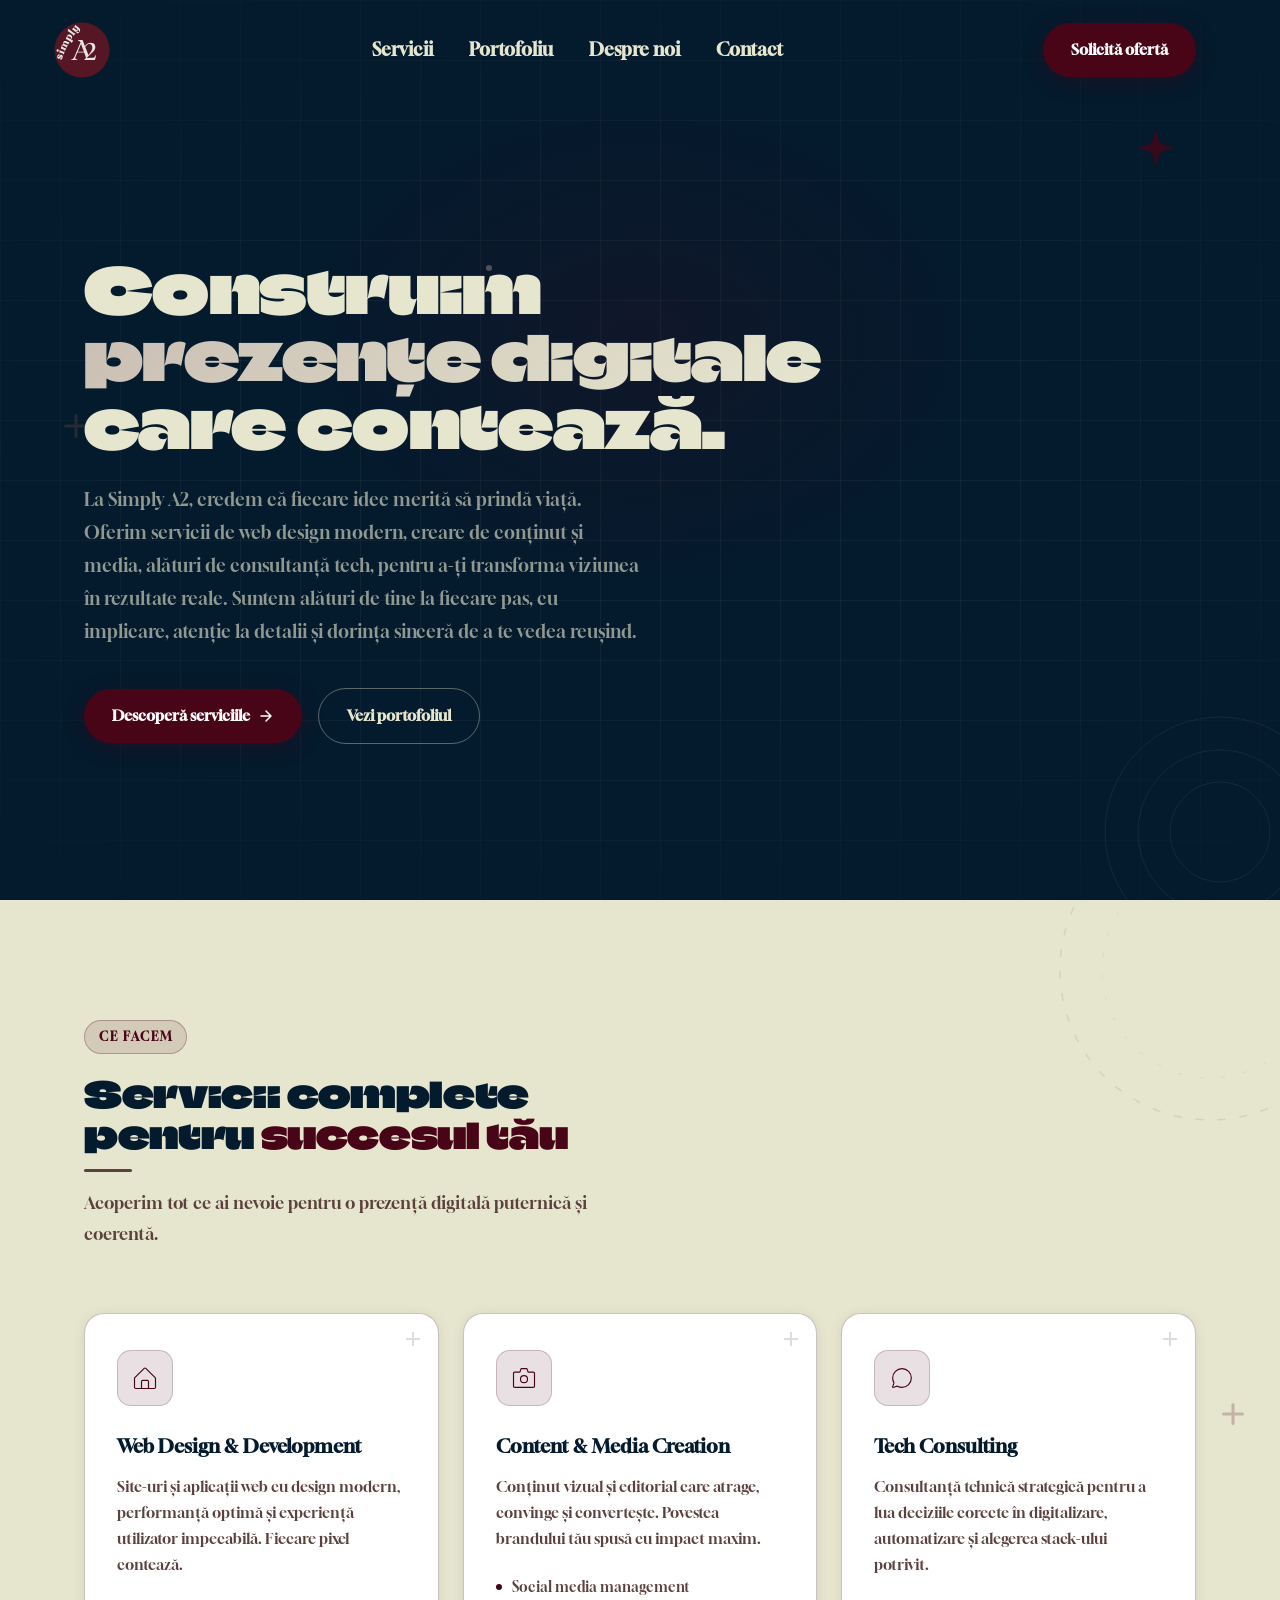
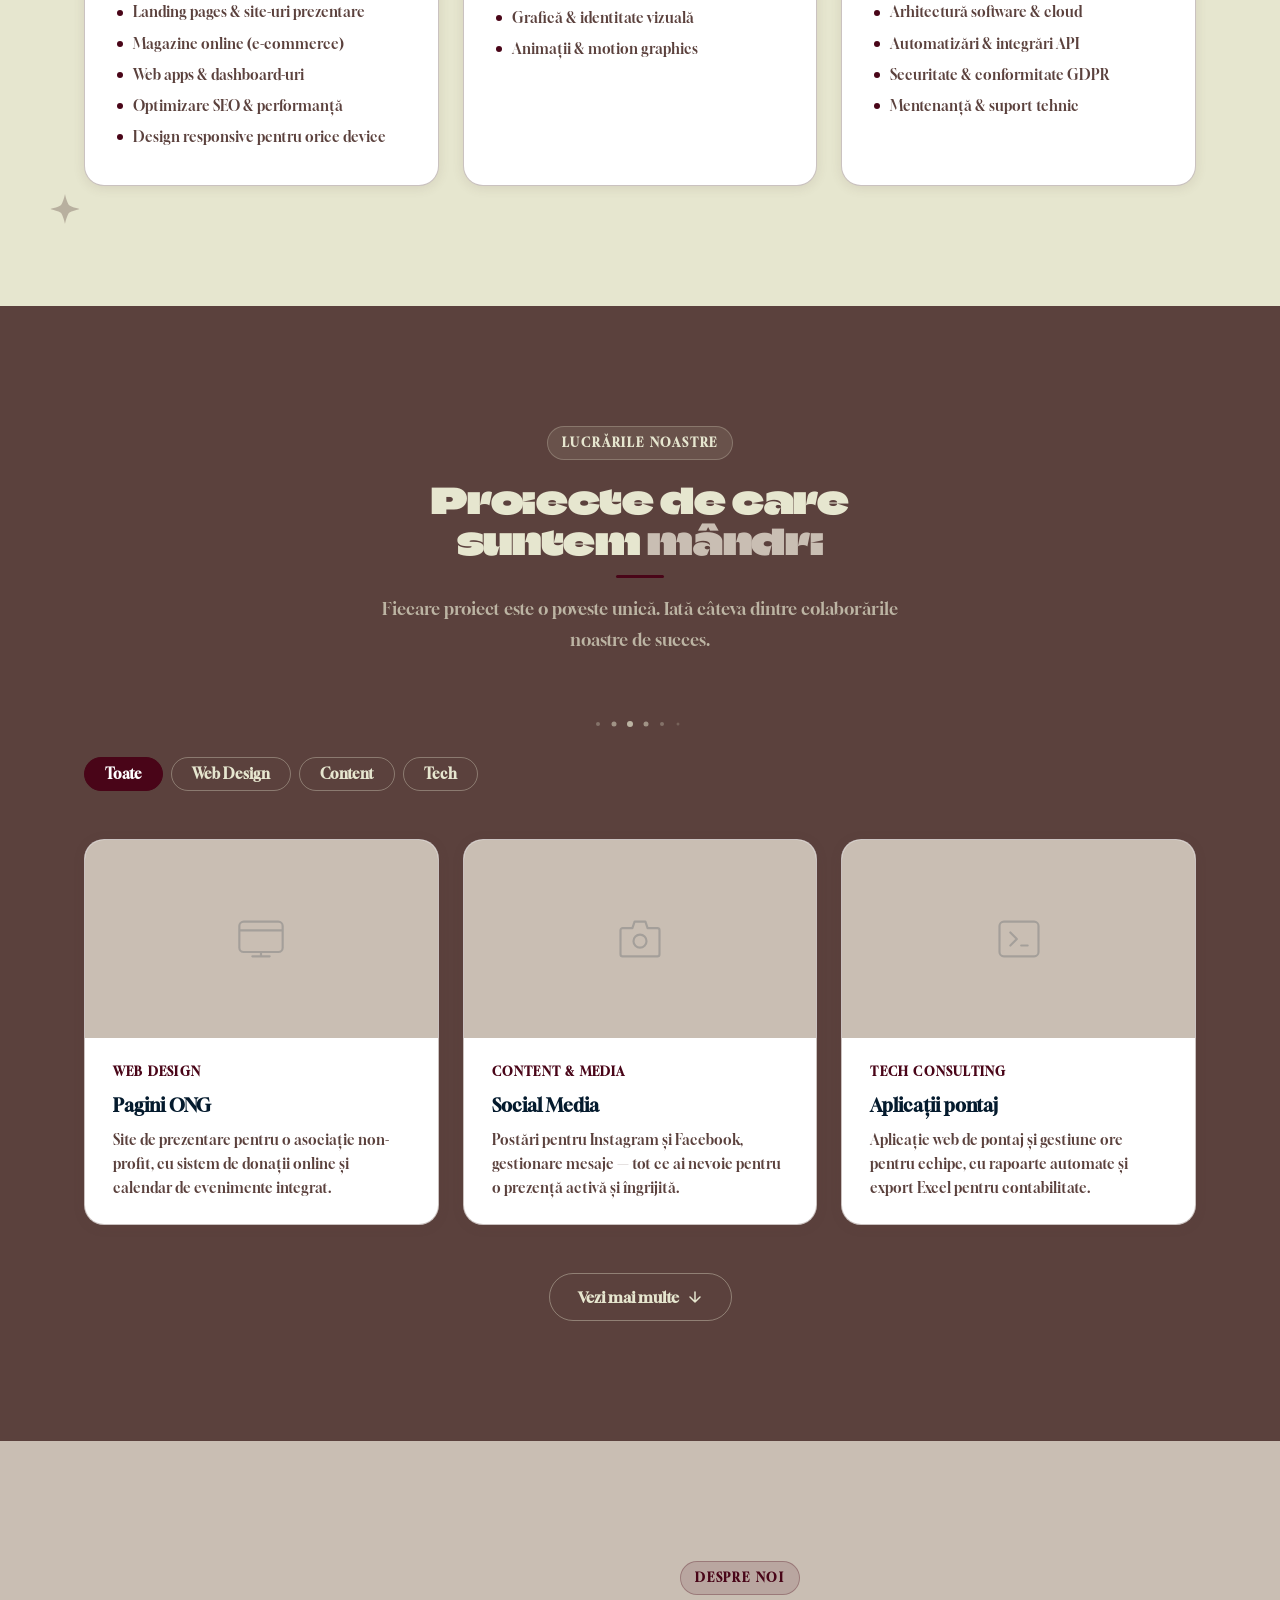
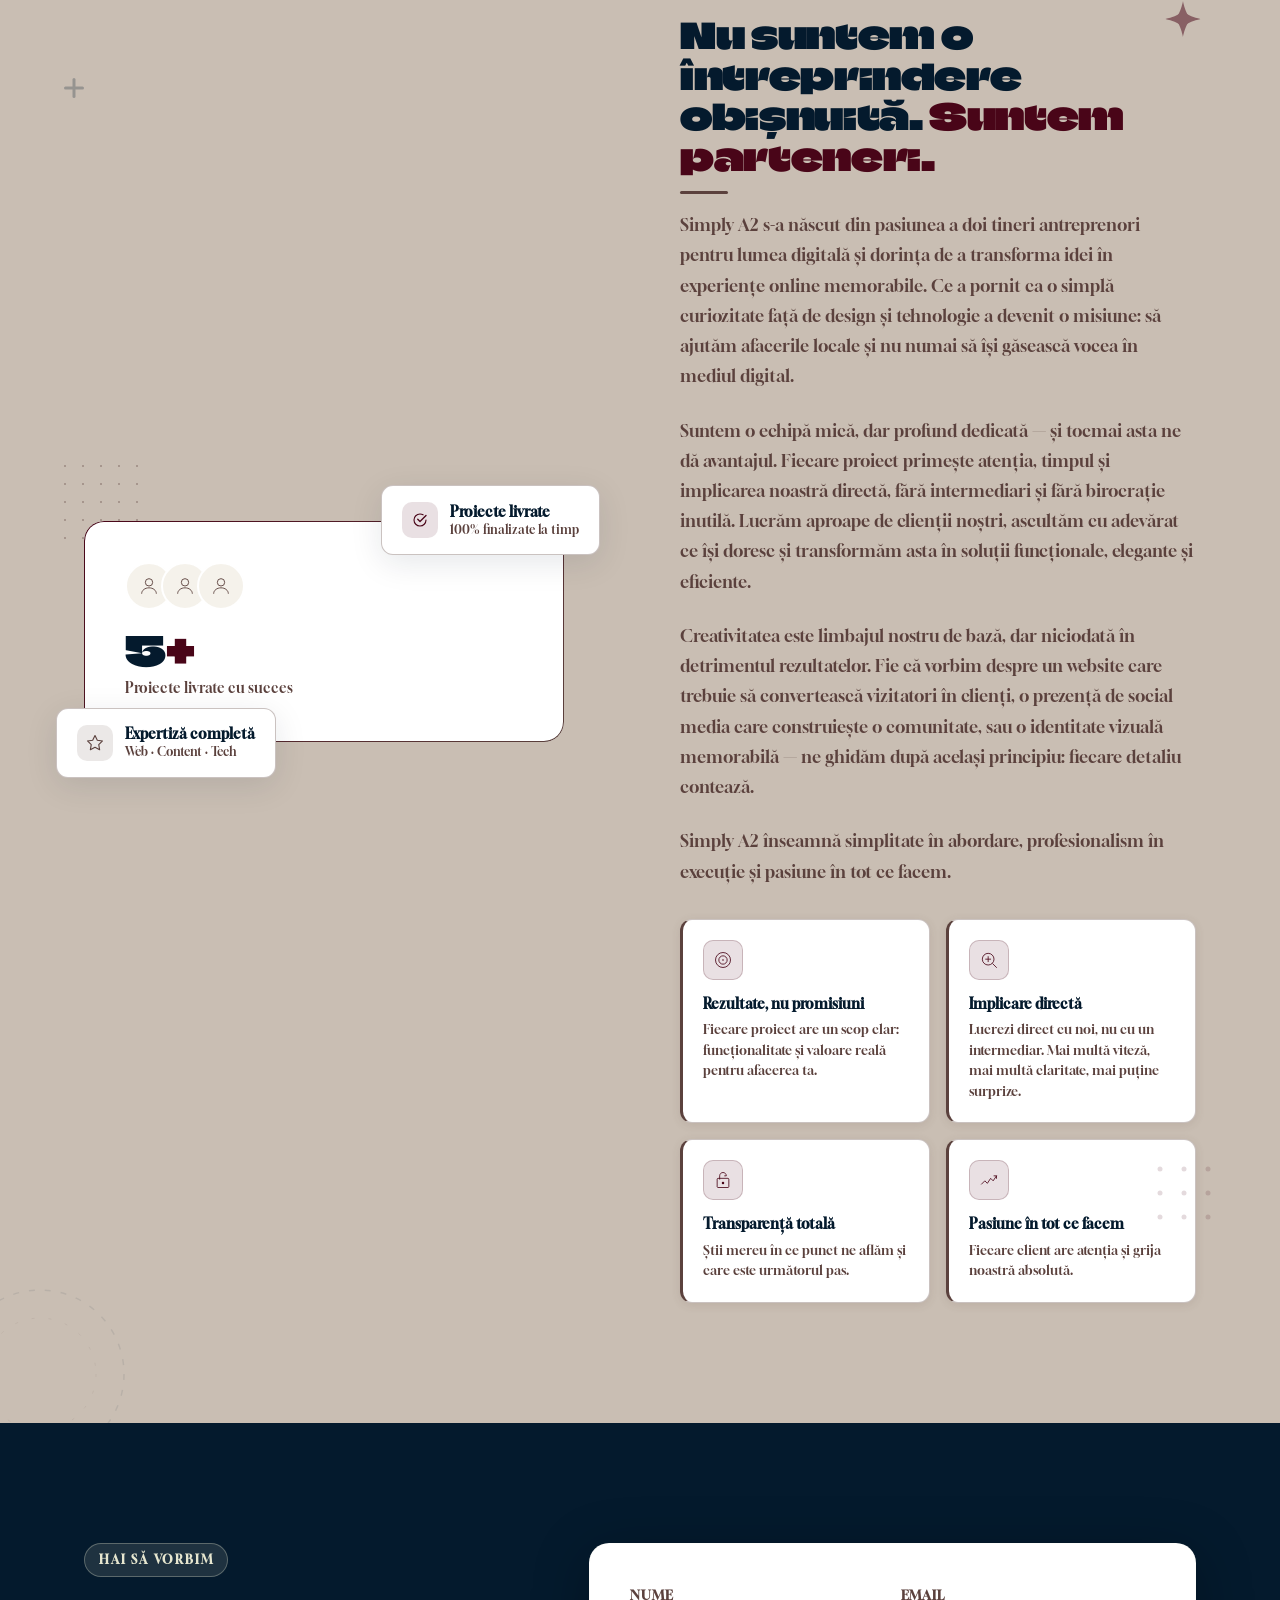
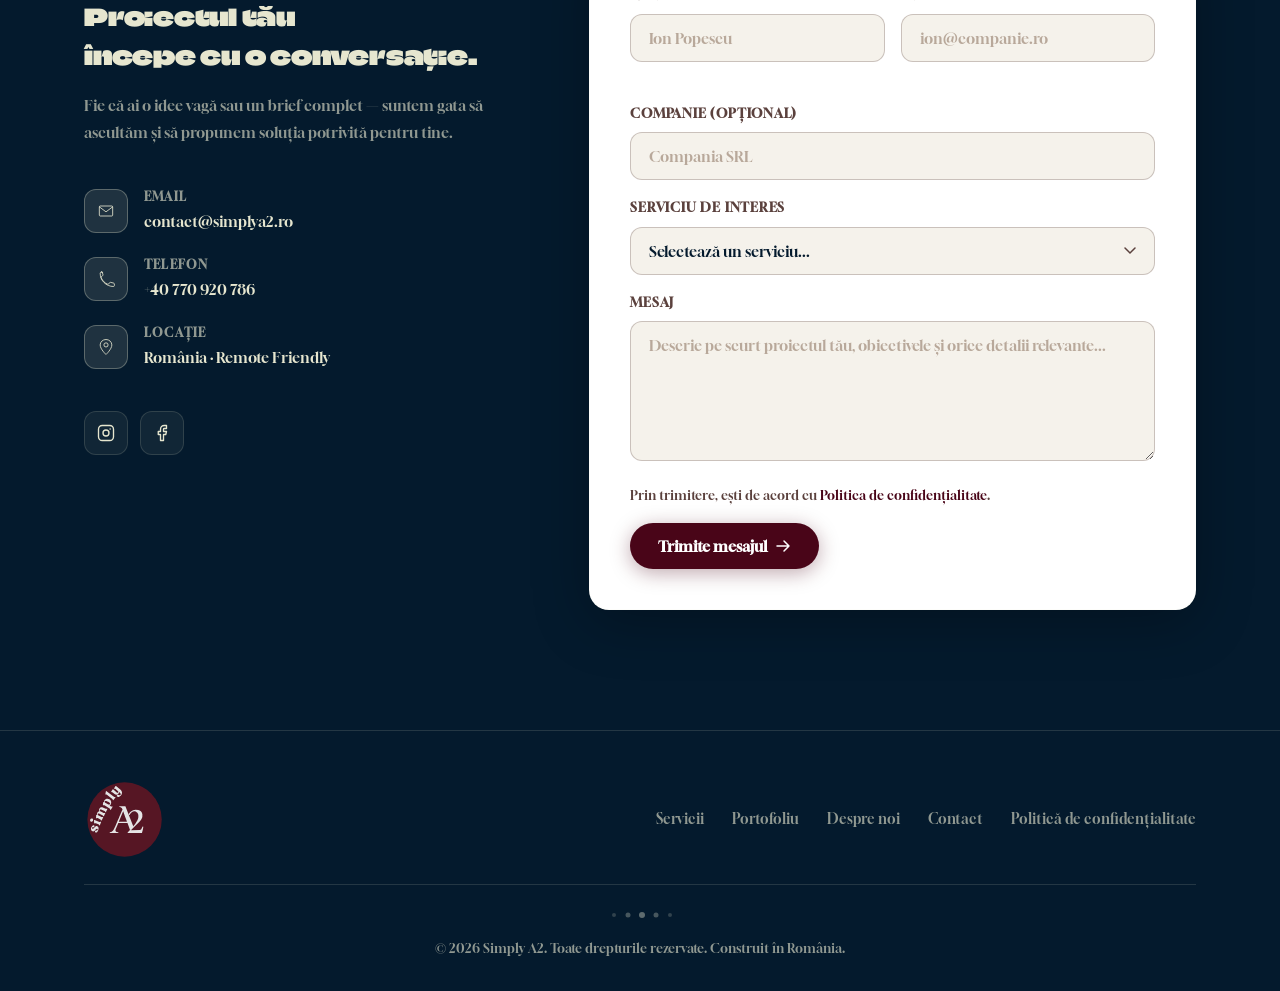
==== index.html @ 850962b4 "Add privacy policy page and update footer link - Create politica-de-confidentialitate.html with GDPR" ====
<!DOCTYPE html>
<html lang="ro">
<head>
  <meta charset="UTF-8" />
  <meta name="viewport" content="width=device-width, initial-scale=1.0" />

  <title>Simply A2 — Întreprindere Digitală | Web Design, Content & Tech Consulting România</title>
  <meta name="description" content="Simply A2 este întreprinderea ta partener pentru web design modern, content & media creation și tech consulting din România. Construim site-uri, landing pages, identitate vizuală și soluții digitale complete." />
  <meta name="keywords" content="web design Romania, intreprindere digitala, content creation, tech consulting, landing page, identitate vizuala, social media, simplya2" />
  <meta name="robots" content="index, follow" />
  <meta name="author" content="Simply A2" />
  <meta name="geo.region" content="RO" />
  <meta name="geo.placename" content="România" />

  <link rel="canonical" href="https://simplya2.ro/" />

  <!-- Open Graph -->
  <meta property="og:type" content="website" />
  <meta property="og:url" content="https://simplya2.ro/" />
  <meta property="og:site_name" content="Simply A2" />
  <meta property="og:locale" content="ro_RO" />
  <meta property="og:title" content="Simply A2 — Întreprindere Digitală | Web Design & Tech Consulting" />
  <meta property="og:description" content="Construim prezențe digitale care contează — web design modern, content & media creation și tech consulting pentru afaceri din România." />
  <meta property="og:image" content="https://simplya2.ro/assets/hero-background.png" />
  <meta property="og:image:width" content="1920" />
  <meta property="og:image:height" content="1080" />
  <meta property="og:image:alt" content="Simply A2 — Întreprindere Digitală" />

  <!-- Twitter / X Card -->
  <meta name="twitter:card" content="summary_large_image" />
  <meta name="twitter:title" content="Simply A2 — Întreprindere Digitală" />
  <meta name="twitter:description" content="Web design, content & media creation și tech consulting pentru afaceri ambițioase din România." />
  <meta name="twitter:image" content="https://simplya2.ro/assets/hero-background.png" />

  <!-- JSON-LD structured data -->
  <script type="application/ld+json">
  {
    "@context": "https://schema.org",
    "@type": "ProfessionalService",
    "name": "Simply A2",
    "url": "https://simplya2.ro",
    "logo": "https://simplya2.ro/assets/3.svg",
    "image": "https://simplya2.ro/assets/hero-background.png",
    "description": "Întreprindere de web design, content & media creation și tech consulting din România.",
    "telephone": "+40770920786",
    "email": "contact@simplya2.ro",
    "address": {
      "@type": "PostalAddress",
      "addressCountry": "RO"
    },
    "sameAs": [
      "https://www.facebook.com/profile.php?id=61591185640010",
      "https://www.instagram.com/simply.a2/"
    ],
    "hasOfferCatalog": {
      "@type": "OfferCatalog",
      "name": "Servicii digitale",
      "itemListElement": [
        { "@type": "Offer", "itemOffered": { "@type": "Service", "name": "Web Design" } },
        { "@type": "Offer", "itemOffered": { "@type": "Service", "name": "Content & Media Creation" } },
        { "@type": "Offer", "itemOffered": { "@type": "Service", "name": "Tech Consulting" } }
      ]
    }
  }
  </script>
  <link rel="preconnect" href="https://fonts.googleapis.com" />
  <link rel="preconnect" href="https://fonts.gstatic.com" crossorigin />
  <link href="https://fonts.googleapis.com/css2?family=Climate+Crisis&family=Gloock&family=Inter:wght@300;400;500;600&display=swap" rel="stylesheet" />
  <link rel="stylesheet" href="css/style.css" />
  <link rel="icon" type="image/svg+xml" href="assets/3.svg" />
</head>
<body>

  <!-- ══════════════════════════════════════════════
       NAVIGATION
  ═══════════════════════════════════════════════ -->
  <nav class="nav" role="navigation" aria-label="Navigare principală">
    <div class="container">
      <div class="nav__inner">
        <a href="#" class="nav__logo">
          <img src="assets/logo-badge-dark.svg" alt="Simply A2" class="nav__logo-img" />
        </a>

        <ul class="nav__links" role="list">
          <li><a href="#servicii">Servicii</a></li>
          <li><a href="#portofoliu">Portofoliu</a></li>
          <li><a href="#despre">Despre noi</a></li>
          <li><a href="#contact">Contact</a></li>
        </ul>

        <div class="nav__cta">
          <a href="#contact" class="btn btn-primary">Solicită ofertă</a>
        </div>

        <button class="nav__hamburger" aria-label="Deschide meniu" aria-expanded="false">
          <span></span>
          <span></span>
          <span></span>
        </button>
      </div>
    </div>

    <!-- Mobile menu overlay -->
    <div class="nav__mobile-menu" role="dialog" aria-label="Meniu mobil">
      <a href="#servicii">Servicii</a>
      <a href="#portofoliu">Portofoliu</a>
      <a href="#despre">Despre noi</a>
      <a href="#contact">Contact</a>
      <a href="#contact" class="btn btn-primary">Solicită ofertă</a>
    </div>
  </nav>

  <!-- ══════════════════════════════════════════════
       HERO
  ═══════════════════════════════════════════════ -->
  <section class="hero" id="acasa" aria-label="Secțiunea principală">
    <div class="hero__grid-bg" aria-hidden="true"></div>
    <div class="hero__glow" aria-hidden="true"></div>

    <!-- Elemente geometrice decorative -->
    <div class="hero__deco hero__deco--sparkle" aria-hidden="true">
      <svg width="44" height="44" viewBox="0 0 44 44" fill="none" xmlns="http://www.w3.org/2000/svg">
        <path d="M22 2 C22 2 24 16 30 22 C24 28 22 42 22 42 C22 42 20 28 14 22 C20 16 22 2 22 2Z" fill="#490518"/>
        <path d="M2 22 C2 22 16 20 22 14 C28 20 42 22 42 22 C42 22 28 24 22 30 C16 24 2 22 2 22Z" fill="#490518"/>
      </svg>
    </div>
    <div class="hero__deco hero__deco--rings" aria-hidden="true">
      <svg width="240" height="240" viewBox="0 0 240 240" fill="none" xmlns="http://www.w3.org/2000/svg">
        <circle cx="120" cy="120" r="115" stroke="#E6E6CF" stroke-width="1"/>
        <circle cx="120" cy="120" r="82"  stroke="#E6E6CF" stroke-width="1"/>
        <circle cx="120" cy="120" r="50"  stroke="#E6E6CF" stroke-width="1"/>
      </svg>
    </div>
    <div class="hero__deco hero__deco--cross" aria-hidden="true">
      <svg width="24" height="24" viewBox="0 0 24 24" fill="none" xmlns="http://www.w3.org/2000/svg">
        <rect x="10.5" y="0" width="3" height="24" rx="1.5" fill="#5B413D"/>
        <rect x="0" y="10.5" width="24" height="3" rx="1.5" fill="#5B413D"/>
      </svg>
    </div>
    <div class="hero__deco hero__deco--dot" aria-hidden="true">
      <svg width="6" height="6" viewBox="0 0 6 6" fill="none" xmlns="http://www.w3.org/2000/svg">
        <circle cx="3" cy="3" r="3" fill="#C9BEB3"/>
      </svg>
    </div>

    <div class="container">
      <div class="hero__content">
        <div class="hero__top">
          <h1 class="hero__title">
            Construim<br />
            <span class="gradient-text">prezențe digitale</span><br />
            care contează.
          </h1>

        </div>

        <p class="hero__desc">
          La Simply A2, credem că fiecare idee merită să prindă viață. Oferim servicii de web design modern, creare de conținut și media, alături de consultanță tech, pentru a-ți transforma viziunea în rezultate reale. Suntem alături de tine la fiecare pas, cu implicare, atenție la detalii și dorința sinceră de a te vedea reușind.
        </p>

        <div class="hero__actions">
          <a href="#servicii" class="btn btn-primary">
            Descoperă serviciile
            <svg width="16" height="16" viewBox="0 0 16 16" fill="none" aria-hidden="true">
              <path d="M3 8h10M8 3l5 5-5 5" stroke="currentColor" stroke-width="1.5" stroke-linecap="round" stroke-linejoin="round"/>
            </svg>
          </a>
          <a href="#portofoliu" class="btn btn-outline">Vezi portofoliul</a>
        </div>
      </div>
    </div>
  </section>

  <!-- ══════════════════════════════════════════════
       SERVICII
  ═══════════════════════════════════════════════ -->
  <section class="services" id="servicii" aria-labelledby="services-title">
    <div class="services__deco services__deco--arc" aria-hidden="true">
      <svg width="320" height="320" viewBox="0 0 320 320" fill="none" xmlns="http://www.w3.org/2000/svg">
        <circle cx="160" cy="160" r="150" stroke="#490518" stroke-width="1.5" stroke-dasharray="8 14"/>
        <circle cx="160" cy="160" r="108" stroke="#5B413D" stroke-width="1"   stroke-dasharray="4 18"/>
      </svg>
    </div>
    <div class="services__deco services__deco--sparkle" aria-hidden="true">
      <svg width="34" height="34" viewBox="0 0 34 34" fill="none" xmlns="http://www.w3.org/2000/svg">
        <path d="M17 2 C17 2 19 13 24 17 C19 21 17 32 17 32 C17 32 15 21 10 17 C15 13 17 2 17 2Z" fill="#5B413D"/>
        <path d="M2 17 C2 17 13 15 17 10 C21 15 32 17 32 17 C32 17 21 19 17 24 C13 19 2 17 2 17Z" fill="#5B413D"/>
      </svg>
    </div>
    <div class="services__deco services__deco--cross" aria-hidden="true">
      <svg width="22" height="22" viewBox="0 0 22 22" fill="none" xmlns="http://www.w3.org/2000/svg">
        <rect x="9.5" y="0" width="3" height="22" rx="1.5" fill="#490518"/>
        <rect x="0" y="9.5" width="22" height="3" rx="1.5" fill="#490518"/>
      </svg>
    </div>
    <div class="container">
      <div class="section-header">
        <span class="section-label">Ce facem</span>
        <h2 class="section-title" id="services-title">
          Servicii complete<br />
          pentru <span>succesul tău</span>
        </h2>
        <p class="section-desc">
          Acoperim tot ce ai nevoie pentru o prezență digitală puternică și coerentă.
        </p>
      </div>

      <div class="services__grid">
        <!-- Card 1: Web Design -->
        <article class="service-card">
          <div class="service-card__icon" aria-hidden="true">
            <svg width="28" height="28" viewBox="0 0 24 24" fill="none" xmlns="http://www.w3.org/2000/svg">
              <path d="M9 21H4C3.44772 21 3 20.5523 3 20V12.4142C3 12.149 3.10536 11.8946 3.29289 11.7071L11.2929 3.70711C11.6834 3.31658 12.3166 3.31658 12.7071 3.70711L20.7071 11.7071C20.8946 11.8946 21 12.149 21 12.4142V20C21 20.5523 20.5523 21 20 21H15M9 21H15M9 21V15C9 14.4477 9.44772 14 10 14H14C14.5523 14 15 14.4477 15 15V21" stroke="currentColor" stroke-linejoin="round"/>
            </svg>
          </div>
          <h3 class="service-card__title">Web Design & Development</h3>
          <p class="service-card__desc">
            Site-uri și aplicații web cu design modern, performanță optimă și experiență utilizator impecabilă. Fiecare pixel contează.
          </p>
          <ul class="service-card__list" aria-label="Inclus în serviciu">
            <li>Landing pages & site-uri prezentare</li>
            <li>Magazine online (e-commerce)</li>
            <li>Web apps & dashboard-uri</li>
            <li>Optimizare SEO & performanță</li>
            <li>Design responsive pentru orice device</li>
          </ul>
        </article>

        <!-- Card 2: Content & Media -->
        <article class="service-card">
          <div class="service-card__icon" aria-hidden="true">
            <svg width="28" height="28" viewBox="0 0 24 24" fill="none" xmlns="http://www.w3.org/2000/svg">
              <path d="M3 8C3 7.44772 3.44772 7 4 7H8.5L9.5 4H14.5L15.5 7H20C20.5523 7 21 7.44772 21 8V19C21 19.5523 20.5523 20 20 20H4C3.44772 20 3 19.5523 3 19V8Z" stroke="currentColor" stroke-linecap="round" stroke-linejoin="round"/>
              <circle cx="12" cy="13" r="3" stroke="currentColor" stroke-linejoin="round"/>
            </svg>
          </div>
          <h3 class="service-card__title">Content & Media Creation</h3>
          <p class="service-card__desc">
            Conținut vizual și editorial care atrage, convinge și convertește. Povestea brandului tău spusă cu impact maxim.
          </p>
          <ul class="service-card__list" aria-label="Inclus în serviciu">
            <li>Social media management</li>
            <li>Grafică & identitate vizuală</li>
            <li>Animații & motion graphics</li>
          </ul>
        </article>

        <!-- Card 3: Tech Consulting -->
        <article class="service-card">
          <div class="service-card__icon" aria-hidden="true">
            <svg width="28" height="28" viewBox="0 0 24 24" fill="none" xmlns="http://www.w3.org/2000/svg">
              <path d="M20 12C20 16.4183 16.4183 20 12 20C10.5937 20 9.27223 19.6372 8.12398 19C7.53267 18.6719 4.48731 20.4615 3.99998 20C3.44096 19.4706 5.4583 16.6708 5.07024 16C4.38956 14.8233 3.99999 13.4571 3.99999 12C3.99999 7.58172 7.58171 4 12 4C16.4183 4 20 7.58172 20 12Z" stroke="currentColor" stroke-linejoin="round"/>
            </svg>
          </div>
          <h3 class="service-card__title">Tech Consulting</h3>
          <p class="service-card__desc">
            Consultanță tehnică strategică pentru a lua deciziile corecte în digitalizare, automatizare și alegerea stack-ului potrivit.
          </p>
          <ul class="service-card__list" aria-label="Inclus în serviciu">
            <li>Arhitectură software & cloud</li>
            <li>Automatizări & integrări API</li>
            <li>Securitate & conformitate GDPR</li>
            <li>Mentenanță & suport tehnic</li>
          </ul>
        </article>
      </div>
    </div>
  </section>

  <!-- ══════════════════════════════════════════════
       PORTOFOLIU
  ═══════════════════════════════════════════════ -->
  <section class="portfolio" id="portofoliu" aria-labelledby="portfolio-title">
    <div class="container">
      <div class="section-header centered">
        <span class="section-label">Lucrările noastre</span>
        <h2 class="section-title" id="portfolio-title">
          Proiecte de care<br />
          suntem <span>mândri</span>
        </h2>
        <p class="section-desc">
          Fiecare proiect este o poveste unică. Iată câteva dintre colaborările noastre de succes.
        </p>
      </div>

      <div class="portfolio__deco" aria-hidden="true">
        <svg width="96" height="10" viewBox="0 0 96 10" fill="#E6E6CF" xmlns="http://www.w3.org/2000/svg">
          <circle cx="6"  cy="5" r="2"   opacity="0.3"/>
          <circle cx="22" cy="5" r="2.5" opacity="0.5"/>
          <circle cx="38" cy="5" r="3"   opacity="0.7"/>
          <circle cx="54" cy="5" r="2.5" opacity="0.5"/>
          <circle cx="70" cy="5" r="2"   opacity="0.3"/>
          <circle cx="86" cy="5" r="1.5" opacity="0.2"/>
        </svg>
      </div>

      <div class="portfolio__filter" role="group" aria-label="Filtrează proiectele">
        <button class="filter-btn active" data-filter="all">Toate</button>
        <button class="filter-btn" data-filter="web">Web Design</button>
        <button class="filter-btn" data-filter="content">Content</button>
        <button class="filter-btn" data-filter="tech">Tech</button>
      </div>

      <div class="portfolio__grid">
        <!-- Proiect 1 -->
        <article class="portfolio-card" data-category="web"
          data-title="Pagini ONG"
          data-tag="Web Design"
          data-desc="Site de prezentare pentru o asociație non-profit, cu sistem de donații online, calendar de evenimente integrat și pagini dedicate proiectelor active. Designul a fost gândit pentru a inspira încredere donatorilor și a comunica misiunea organizației cu claritate."
          data-detail-1="Sistem donații online" data-detail-2="Calendar evenimente" data-detail-3="Design accesibil" data-detail-4="Optimizare SEO">
          <div class="portfolio-card__thumb">
            <div class="portfolio-card__thumb-placeholder" aria-hidden="true">
              <svg width="52" height="52" viewBox="0 0 24 24" fill="none" xmlns="http://www.w3.org/2000/svg">
                <rect x="2" y="4" width="20" height="14" rx="2" stroke="currentColor" stroke-linejoin="round"/>
                <path d="M8 20H16M12 18V20" stroke="currentColor" stroke-linecap="round"/>
                <path d="M2 8H22" stroke="currentColor"/>
              </svg>
            </div>
            <div class="portfolio-card__thumb-overlay">
              <button class="portfolio-open-btn" aria-label="Pagini ONG">Vezi proiectul →</button>
            </div>
          </div>
          <div class="portfolio-card__body">
            <p class="portfolio-card__tag">Web Design</p>
            <h3 class="portfolio-card__title">Pagini ONG</h3>
            <p class="portfolio-card__desc">Site de prezentare pentru o asociație non-profit, cu sistem de donații online și calendar de evenimente integrat.</p>
          </div>
        </article>

        <!-- Proiect 2 -->
        <article class="portfolio-card" data-category="content"
          data-title="Social Media"
          data-tag="Content & Media"
          data-desc="Postări pentru Instagram și Facebook, gestionare mesaje — tot ce ai nevoie pentru o prezență activă și îngrijită."
          data-detail-1="Postări Instagram" data-detail-2="Postări Facebook" data-detail-3="Gestionare mesaje" data-detail-4="Prezență activă">
          <div class="portfolio-card__thumb">
            <div class="portfolio-card__thumb-placeholder" aria-hidden="true">
              <svg width="52" height="52" viewBox="0 0 24 24" fill="none" xmlns="http://www.w3.org/2000/svg">
                <path d="M3 8C3 7.44772 3.44772 7 4 7H8.5L9.5 4H14.5L15.5 7H20C20.5523 7 21 7.44772 21 8V19C21 19.5523 20.5523 20 20 20H4C3.44772 20 3 19.5523 3 19V8Z" stroke="currentColor" stroke-linecap="round" stroke-linejoin="round"/>
                <circle cx="12" cy="13" r="3" stroke="currentColor" stroke-linejoin="round"/>
              </svg>
            </div>
            <div class="portfolio-card__thumb-overlay">
              <button class="portfolio-open-btn" aria-label="Social Media">Vezi proiectul →</button>
            </div>
          </div>
          <div class="portfolio-card__body">
            <p class="portfolio-card__tag">Content & Media</p>
            <h3 class="portfolio-card__title">Social Media</h3>
            <p class="portfolio-card__desc">Postări pentru Instagram și Facebook, gestionare mesaje — tot ce ai nevoie pentru o prezență activă și îngrijită.</p>
          </div>
        </article>

        <!-- Proiect 3 -->
        <article class="portfolio-card" data-category="tech"
          data-title="Aplicații pontaj"
          data-tag="Tech Consulting"
          data-desc="Aplicație web de pontaj și gestiune ore pentru echipe de până la 50 de angajați, cu rapoarte automate, export Excel pentru contabilitate și dashboard în timp real pentru manageri. Integrată cu sistemul HR existent al clientului."
          data-detail-1="Dashboard real-time" data-detail-2="Export Excel/PDF" data-detail-3="Integrare HR" data-detail-4="Multi-utilizator">
          <div class="portfolio-card__thumb">
            <div class="portfolio-card__thumb-placeholder" aria-hidden="true">
              <svg width="52" height="52" viewBox="0 0 24 24" fill="none" xmlns="http://www.w3.org/2000/svg">
                <rect x="3" y="4" width="18" height="16" rx="2" stroke="currentColor" stroke-linejoin="round"/>
                <path d="M8 9L11 12L8 15" stroke="currentColor" stroke-linecap="round" stroke-linejoin="round"/>
                <path d="M13 15H16" stroke="currentColor" stroke-linecap="round"/>
              </svg>
            </div>
            <div class="portfolio-card__thumb-overlay">
              <button class="portfolio-open-btn" aria-label="Aplicații pontaj">Vezi proiectul →</button>
            </div>
          </div>
          <div class="portfolio-card__body">
            <p class="portfolio-card__tag">Tech Consulting</p>
            <h3 class="portfolio-card__title">Aplicații pontaj</h3>
            <p class="portfolio-card__desc">Aplicație web de pontaj și gestiune ore pentru echipe, cu rapoarte automate și export Excel pentru contabilitate.</p>
          </div>
        </article>

        <!-- Proiect 5 — adăugat -->
        <article class="portfolio-card portfolio-card--hidden" data-category="content"
          data-title="Identitate vizuală brand"
          data-tag="Content & Media"
          data-desc="Logo, paletă de culori, tipografie și ghid de brand complet. Identitatea a fost aplicată pe toate materialele fizice și digitale, de la print până la rețele sociale și site."
          data-detail-1="Logo & identitate" data-detail-2="Ghid de brand" data-detail-3="Materiale print" data-detail-4="Kit digital">
          <div class="portfolio-card__thumb">
            <div class="portfolio-card__thumb-placeholder" aria-hidden="true">
              <svg width="52" height="52" viewBox="0 0 24 24" fill="none" xmlns="http://www.w3.org/2000/svg">
                <path d="M3 8C3 7.44772 3.44772 7 4 7H8.5L9.5 4H14.5L15.5 7H20C20.5523 7 21 7.44772 21 8V19C21 19.5523 20.5523 20 20 20H4C3.44772 20 3 19.5523 3 19V8Z" stroke="currentColor" stroke-linecap="round" stroke-linejoin="round"/>
                <circle cx="12" cy="13" r="3" stroke="currentColor" stroke-linejoin="round"/>
              </svg>
            </div>
            <div class="portfolio-card__thumb-overlay">
              <button class="portfolio-open-btn" aria-label="Identitate vizuală brand">Vezi proiectul →</button>
            </div>
          </div>
          <div class="portfolio-card__body">
            <p class="portfolio-card__tag">Content & Media</p>
            <h3 class="portfolio-card__title">Identitate vizuală brand</h3>
            <p class="portfolio-card__desc">Logo, paletă de culori, tipografie și ghid de brand complet.</p>
          </div>
        </article>

        <!-- Proiect 6 — adăugat -->
        <article class="portfolio-card portfolio-card--hidden" data-category="tech"
          data-title="Sistem rezervări online"
          data-tag="Tech Consulting"
          data-desc="Platformă de rezervări personalizată pentru afacerea ta, cu notificări automate prin SMS și email, sincronizare calendar Google și panou de administrare pentru medici. Implementată în 6 săptămâni de la brief la lansare."
          data-detail-1="Rezervări online" data-detail-2="Notificări SMS/email" data-detail-3="Sync Google Calendar" data-detail-4="Panou admin">
          <div class="portfolio-card__thumb">
            <div class="portfolio-card__thumb-placeholder" aria-hidden="true">
              <svg width="52" height="52" viewBox="0 0 24 24" fill="none" xmlns="http://www.w3.org/2000/svg">
                <rect x="3" y="4" width="18" height="16" rx="2" stroke="currentColor" stroke-linejoin="round"/>
                <path d="M8 9L11 12L8 15" stroke="currentColor" stroke-linecap="round" stroke-linejoin="round"/>
                <path d="M13 15H16" stroke="currentColor" stroke-linecap="round"/>
              </svg>
            </div>
            <div class="portfolio-card__thumb-overlay">
              <button class="portfolio-open-btn" aria-label="Sistem rezervări online">Vezi proiectul →</button>
            </div>
          </div>
          <div class="portfolio-card__body">
            <p class="portfolio-card__tag">Tech Consulting</p>
            <h3 class="portfolio-card__title">Sistem rezervări online</h3>
            <p class="portfolio-card__desc">Platformă de rezervări personalizată pentru afacerea ta, cu notificări automate și sincronizare calendar.</p>
          </div>
        </article>

        <!-- Proiect 10 -->
        <article class="portfolio-card portfolio-card--hidden" data-category="content"
          data-title="Kit bannere Google Ads"
          data-tag="Content & Media"
          data-desc="Set de 12 bannere animate în toate formatele Google Display Network (leaderboard, rectangle, skyscraper, responsive) pentru o campanie de lansare e-commerce. CTR obținut: de 2.4× față de media campaniilor anterioare ale clientului."
          data-detail-1="12 formate banner" data-detail-2="Animații HTML5" data-detail-3="Google Display Network" data-detail-4="CTR +2.4×">
          <div class="portfolio-card__thumb">
            <div class="portfolio-card__thumb-placeholder" aria-hidden="true">
              <svg width="52" height="52" viewBox="0 0 24 24" fill="none" xmlns="http://www.w3.org/2000/svg">
                <rect x="2" y="6" width="20" height="12" rx="2" stroke="currentColor" stroke-linejoin="round"/>
                <path d="M7 10h10M7 14h6" stroke="currentColor" stroke-linecap="round"/>
              </svg>
            </div>
            <div class="portfolio-card__thumb-overlay">
              <button class="portfolio-open-btn" aria-label="Kit bannere Google Ads">Vezi proiectul →</button>
            </div>
          </div>
          <div class="portfolio-card__body">
            <p class="portfolio-card__tag">Content & Media</p>
            <h3 class="portfolio-card__title">Kit bannere Google Ads</h3>
            <p class="portfolio-card__desc">Set de bannere animate în toate formatele Google Display, cu rezultate de 2.4× față de media campaniilor anterioare.</p>
          </div>
        </article>

      </div>

      <div class="portfolio__more">
        <button class="btn btn-outline portfolio__load-more" id="loadMoreBtn">
          Vezi mai multe
          <svg width="16" height="16" viewBox="0 0 16 16" fill="none" aria-hidden="true">
            <path d="M8 3v10M3 8l5 5 5-5" stroke="currentColor" stroke-width="1.5" stroke-linecap="round" stroke-linejoin="round"/>
          </svg>
        </button>
      </div>
    </div>
  </section>

  <!-- ══════════════════════════════════════════════
       DESPRE NOI
  ═══════════════════════════════════════════════ -->
  <section class="about" id="despre" aria-labelledby="about-title">
    <div class="about__deco about__deco--sparkle" aria-hidden="true">
      <svg width="40" height="40" viewBox="0 0 40 40" fill="none" xmlns="http://www.w3.org/2000/svg">
        <path d="M20 2 C20 2 22 14 28 20 C22 26 20 38 20 38 C20 38 18 26 12 20 C18 14 20 2 20 2Z" fill="#490518"/>
        <path d="M2 20 C2 20 14 18 20 12 C26 18 38 20 38 20 C38 20 26 22 20 28 C14 22 2 20 2 20Z" fill="#490518"/>
      </svg>
    </div>
    <div class="about__deco about__deco--rings" aria-hidden="true">
      <svg width="180" height="180" viewBox="0 0 180 180" fill="none" xmlns="http://www.w3.org/2000/svg">
        <circle cx="90" cy="90" r="84" stroke="#041A2D" stroke-width="1.5" stroke-dasharray="6 10"/>
        <circle cx="90" cy="90" r="56" stroke="#5B413D" stroke-width="1"   stroke-dasharray="3 14"/>
      </svg>
    </div>
    <div class="about__deco about__deco--cross" aria-hidden="true">
      <svg width="20" height="20" viewBox="0 0 20 20" fill="none" xmlns="http://www.w3.org/2000/svg">
        <rect x="8.5" y="0" width="3" height="20" rx="1.5" fill="#041A2D"/>
        <rect x="0" y="8.5" width="20" height="3" rx="1.5" fill="#041A2D"/>
      </svg>
    </div>
    <div class="about__deco about__deco--dots" aria-hidden="true">
      <svg width="64" height="64" viewBox="0 0 64 64" fill="#490518" xmlns="http://www.w3.org/2000/svg">
        <circle cx="8"  cy="8"  r="2.5"/>
        <circle cx="32" cy="8"  r="2.5"/>
        <circle cx="56" cy="8"  r="2.5"/>
        <circle cx="8"  cy="32" r="2.5"/>
        <circle cx="32" cy="32" r="2.5"/>
        <circle cx="56" cy="32" r="2.5"/>
        <circle cx="8"  cy="56" r="2.5"/>
        <circle cx="32" cy="56" r="2.5"/>
        <circle cx="56" cy="56" r="2.5"/>
      </svg>
    </div>
    <div class="container">
      <div class="about__inner">
        <!-- Visual side -->
        <div class="about__visual" aria-hidden="true">
          <div class="about__card-floating about__card-floating--top">
            <div class="floating-icon" style="background:var(--clr-primary-glow);color:var(--clr-primary)">
              <svg width="18" height="18" viewBox="0 0 24 24" fill="none" xmlns="http://www.w3.org/2000/svg">
                <path d="M9 11L12 14L20 6" stroke="currentColor" stroke-width="1.8" stroke-linecap="round" stroke-linejoin="round"/>
                <path d="M20 12C20 16.4183 16.4183 20 12 20C7.58172 20 4 16.4183 4 12C4 7.58172 7.58172 4 12 4C13.5 4 14.9 4.4 16.1 5.1" stroke="currentColor" stroke-width="1.5" stroke-linecap="round"/>
              </svg>
            </div>
            <div class="floating-label">
              <strong>Proiecte livrate</strong>
              100% finalizate la timp
            </div>
          </div>

          <div class="about__card-main">
            <div class="about__avatar-group">
              <div class="about__avatar">
                <svg width="22" height="22" viewBox="0 0 24 24" fill="none" xmlns="http://www.w3.org/2000/svg">
                  <circle cx="12" cy="8" r="4" stroke="currentColor" stroke-linejoin="round"/>
                  <path d="M4 20C4 16.6863 7.58172 14 12 14C16.4183 14 20 16.6863 20 20" stroke="currentColor" stroke-linecap="round"/>
                </svg>
              </div>
              <div class="about__avatar">
                <svg width="22" height="22" viewBox="0 0 24 24" fill="none" xmlns="http://www.w3.org/2000/svg">
                  <circle cx="12" cy="8" r="4" stroke="currentColor" stroke-linejoin="round"/>
                  <path d="M4 20C4 16.6863 7.58172 14 12 14C16.4183 14 20 16.6863 20 20" stroke="currentColor" stroke-linecap="round"/>
                </svg>
              </div>
              <div class="about__avatar">
                <svg width="22" height="22" viewBox="0 0 24 24" fill="none" xmlns="http://www.w3.org/2000/svg">
                  <circle cx="12" cy="8" r="4" stroke="currentColor" stroke-linejoin="round"/>
                  <path d="M4 20C4 16.6863 7.58172 14 12 14C16.4183 14 20 16.6863 20 20" stroke="currentColor" stroke-linecap="round"/>
                </svg>
              </div>
            </div>
            <div class="about__card-stat">5<span>+</span></div>
            <div class="about__card-text">Proiecte livrate cu succes</div>
          </div>

          <div class="about__card-floating about__card-floating--bottom">
            <div class="floating-icon" style="background:rgba(91,65,61,0.12);color:var(--clr-secondary)">
              <svg width="18" height="18" viewBox="0 0 24 24" fill="none" xmlns="http://www.w3.org/2000/svg">
                <path d="M12 2L15.09 8.26L22 9.27L17 14.14L18.18 21.02L12 17.77L5.82 21.02L7 14.14L2 9.27L8.91 8.26L12 2Z" stroke="currentColor" stroke-width="1.5" stroke-linecap="round" stroke-linejoin="round"/>
              </svg>
            </div>
            <div class="floating-label">
              <strong>Expertiză completă</strong>
              Web · Content · Tech
            </div>
          </div>
        </div>

        <!-- Text side -->
        <div class="about__text">
          <span class="section-label">Despre noi</span>
          <h2 class="section-title" id="about-title">
            Nu suntem o întreprindere<br />
            obișnuită. <span>Suntem parteneri.</span>
          </h2>
          <p class="section-desc">
            Simply A2 s-a născut din pasiunea a doi tineri antreprenori pentru lumea digitală și dorința de a transforma idei în experiențe online memorabile. Ce a pornit ca o simplă curiozitate față de design și tehnologie a devenit o misiune: să ajutăm afacerile locale și nu numai să își găsească vocea în mediul digital.
          </p>
          <p class="section-desc">
            Suntem o echipă mică, dar profund dedicată — și tocmai asta ne dă avantajul. Fiecare proiect primește atenția, timpul și implicarea noastră directă, fără intermediari și fără birocrație inutilă. Lucrăm aproape de clienții noștri, ascultăm cu adevărat ce își doresc și transformăm asta în soluții funcționale, elegante și eficiente.
          </p>
          <p class="section-desc">
            Creativitatea este limbajul nostru de bază, dar niciodată în detrimentul rezultatelor. Fie că vorbim despre un website care trebuie să convertească vizitatori în clienți, o prezență de social media care construiește o comunitate, sau o identitate vizuală memorabilă — ne ghidăm după același principiu: fiecare detaliu contează.
          </p>
          <p class="section-desc">
            Simply A2 înseamnă simplitate în abordare, profesionalism în execuție și pasiune în tot ce facem.
          </p>

          <div class="about__values">
            <div class="about__value">
              <div class="about__value-icon" aria-hidden="true">
                <svg width="20" height="20" viewBox="0 0 24 24" fill="none" xmlns="http://www.w3.org/2000/svg">
                  <circle cx="12" cy="12" r="9" stroke="currentColor" stroke-linejoin="round"/>
                  <circle cx="12" cy="12" r="5" stroke="currentColor" stroke-linejoin="round"/>
                  <circle cx="12" cy="12" r="1" fill="currentColor"/>
                </svg>
              </div>
              <div class="about__value-title">Rezultate, nu promisiuni</div>
              <div class="about__value-desc">Fiecare proiect are un scop clar: funcționalitate și valoare reală pentru afacerea ta.</div>
            </div>
            <div class="about__value">
              <div class="about__value-icon" aria-hidden="true">
                <svg width="20" height="20" viewBox="0 0 24 24" fill="none" xmlns="http://www.w3.org/2000/svg">
                  <circle cx="11" cy="11" r="7" stroke="currentColor" stroke-linejoin="round"/>
                  <path d="M16.5 16.5L21 21" stroke="currentColor" stroke-linecap="round"/>
                  <path d="M11 8V14M8 11H14" stroke="currentColor" stroke-linecap="round"/>
                </svg>
              </div>
              <div class="about__value-title">Implicare directă</div>
              <div class="about__value-desc">Lucrezi direct cu noi, nu cu un intermediar. Mai multă viteză, mai multă claritate, mai puține surprize.</div>
            </div>
            <div class="about__value">
              <div class="about__value-icon" aria-hidden="true">
                <svg width="20" height="20" viewBox="0 0 24 24" fill="none" xmlns="http://www.w3.org/2000/svg">
                  <path d="M8 11V7C8 4.79086 9.79086 3 12 3C14.2091 3 16 4.79086 16 7H14" stroke="currentColor" stroke-linecap="round" stroke-linejoin="round"/>
                  <path d="M5 11C5 10.4477 5.44772 10 6 10H18C18.5523 10 19 10.4477 19 11V20C19 20.5523 18.5523 21 18 21H6C5.44772 21 5 20.5523 5 20V11Z" stroke="currentColor" stroke-linejoin="round"/>
                  <circle cx="12" cy="15.5" r="1.5" fill="currentColor"/>
                </svg>
              </div>
              <div class="about__value-title">Transparență totală</div>
              <div class="about__value-desc">Știi mereu în ce punct ne aflăm și care este următorul pas.</div>
            </div>
            <div class="about__value">
              <div class="about__value-icon" aria-hidden="true">
                <svg width="20" height="20" viewBox="0 0 24 24" fill="none" xmlns="http://www.w3.org/2000/svg">
                  <path d="M3 17L7 13L10 16L14 10L17 13L21 7" stroke="currentColor" stroke-linecap="round" stroke-linejoin="round"/>
                  <path d="M18 7H21V10" stroke="currentColor" stroke-linecap="round" stroke-linejoin="round"/>
                </svg>
              </div>
              <div class="about__value-title">Pasiune în tot ce facem</div>
              <div class="about__value-desc">Fiecare client are atenția și grija noastră absolută.</div>
            </div>
          </div>
        </div>
      </div>
    </div>
  </section>

  <!-- ══════════════════════════════════════════════
       CONTACT
  ═══════════════════════════════════════════════ -->
  <section class="contact" id="contact" aria-labelledby="contact-title">
    <div class="container">
      <div class="contact__inner">
        <!-- Info -->
        <div class="contact__info">
          <span class="section-label">Hai să vorbim</span>
          <h2 class="contact__info-title" id="contact-title">
            Proiectul tău<br />începe cu o conversație.
          </h2>
          <p class="contact__info-desc">
            Fie că ai o idee vagă sau un brief complet — suntem gata să ascultăm și să propunem soluția potrivită pentru tine.
          </p>

          <div class="contact__details">
            <div class="contact__detail">
              <div class="contact__detail-icon" aria-hidden="true">
                <svg width="20" height="20" viewBox="0 0 24 24" fill="none" xmlns="http://www.w3.org/2000/svg">
                  <path d="M4 7C4 6.44772 4.44772 6 5 6H19C19.5523 6 20 6.44772 20 7V17C20 17.5523 19.5523 18 19 18H5C4.44772 18 4 17.5523 4 17V7Z" stroke="currentColor" stroke-linejoin="round"/>
                  <path d="M4 7L12 13L20 7" stroke="currentColor" stroke-linecap="round" stroke-linejoin="round"/>
                </svg>
              </div>
              <div>
                <div class="contact__detail-label">Email</div>
                <div class="contact__detail-value">
                  <a href="mailto:contact@simplya2.ro">contact@simplya2.ro</a>
                </div>
              </div>
            </div>
            <div class="contact__detail">
              <div class="contact__detail-icon" aria-hidden="true">
                <svg width="20" height="20" viewBox="0 0 24 24" fill="none" xmlns="http://www.w3.org/2000/svg">
                  <path d="M8.01681 4.00513L6 4C5.44772 4 5 4.44772 5 5C5 13.8366 12.1634 21 21 21C21.5523 21 22 20.5523 22 20V17.9832C22 17.4749 21.6514 17.032 21.1561 16.9118L17.411 16.0118C16.9729 15.9042 16.5136 16.083 16.2598 16.4584L15.2895 17.8915C15.0259 18.2799 14.5413 18.4545 14.1006 18.293C10.5585 17.0135 7.42516 13.7966 6.11138 10.2166C5.95047 9.77537 6.12612 9.28253 6.51636 9.01942L7.92965 8.01745C8.29825 7.76713 8.47678 7.31659 8.37805 6.88278L7.50513 3.86087C7.38713 3.35876 6.94113 3 6.42624 3" stroke="currentColor" stroke-linecap="round" stroke-linejoin="round"/>
                </svg>
              </div>
              <div>
                <div class="contact__detail-label">Telefon</div>
                <div class="contact__detail-value">
                  <a href="tel:+40770920786">+40 770 920 786</a>
                </div>
              </div>
            </div>
            <div class="contact__detail">
              <div class="contact__detail-icon" aria-hidden="true">
                <svg width="20" height="20" viewBox="0 0 24 24" fill="none" xmlns="http://www.w3.org/2000/svg">
                  <path d="M12 21C12 21 5 14.5 5 9.5C5 5.91015 8.13401 3 12 3C15.866 3 19 5.91015 19 9.5C19 14.5 12 21 12 21Z" stroke="currentColor" stroke-linejoin="round"/>
                  <circle cx="12" cy="9.5" r="2.5" stroke="currentColor" stroke-linejoin="round"/>
                </svg>
              </div>
              <div>
                <div class="contact__detail-label">Locație</div>
                <div class="contact__detail-value">România · Remote Friendly</div>
              </div>
            </div>
          </div>

          <div class="contact__social" aria-label="Rețele sociale">
            <a href="https://www.instagram.com/simply.a2/" class="social-link" aria-label="Instagram" target="_blank" rel="noopener noreferrer">
              <svg width="18" height="18" viewBox="0 0 24 24" fill="none" stroke="currentColor" stroke-width="1.8" stroke-linecap="round" stroke-linejoin="round">
                <rect x="2" y="2" width="20" height="20" rx="5"/><circle cx="12" cy="12" r="4"/>
                <circle cx="17.5" cy="6.5" r="1" fill="currentColor" stroke="none"/>
              </svg>
            </a>
            <a href="https://www.facebook.com/profile.php?id=61591185640010" class="social-link" aria-label="Facebook" target="_blank" rel="noopener noreferrer">
              <svg width="18" height="18" viewBox="0 0 24 24" fill="none" stroke="currentColor" stroke-width="1.8" stroke-linecap="round" stroke-linejoin="round">
                <path d="M18 2h-3a5 5 0 0 0-5 5v3H7v4h3v8h4v-8h3l1-4h-4V7a1 1 0 0 1 1-1h3z"/>
              </svg>
            </a>
          </div>
        </div>

        <!-- Form -->
        <div class="contact__form">
          <form novalidate aria-label="Formular de contact">
            <!-- Web3Forms: get your free access key at web3forms.com using contact@simplya2.ro -->
            <input type="hidden" name="access_key" value="b2c368e3-bc15-4972-9446-a227e414935b" />
            <input type="hidden" name="subject" value="Mesaj nou de pe simplya2.ro" />
            <input type="hidden" name="redirect" value="false" />
            <div class="form-row">
              <div class="form-group">
                <label class="form-label" for="name">Nume</label>
                <input class="form-control" type="text" id="name" name="name" placeholder="Ion Popescu" required autocomplete="name" />
              </div>
              <div class="form-group">
                <label class="form-label" for="email">Email</label>
                <input class="form-control" type="email" id="email" name="email" placeholder="ion@companie.ro" required autocomplete="email" />
              </div>
            </div>

            <div class="form-group">
              <label class="form-label" for="company">Companie (opțional)</label>
              <input class="form-control" type="text" id="company" name="company" placeholder="Compania SRL" autocomplete="organization" />
            </div>

            <div class="form-group">
              <label class="form-label" for="service">Serviciu de interes</label>
              <select class="form-control form-select" id="service" name="service">
                <option value="">Selectează un serviciu...</option>
                <option value="web">Web Design & Development</option>
                <option value="content">Content & Media Creation</option>
                <option value="tech">Tech Consulting</option>
                <option value="package">Pachet complet</option>
                <option value="other">Altceva</option>
              </select>
            </div>

            <div class="form-group">
              <label class="form-label" for="message">Mesaj</label>
              <textarea class="form-control" id="message" name="message" placeholder="Descrie pe scurt proiectul tău, obiectivele și orice detalii relevante..." required></textarea>
            </div>

            <div class="form-submit-row">
              <p class="form-note">
                Prin trimitere, ești de acord cu <a href="#">Politica de confidențialitate</a>.
              </p>
              <button type="submit" class="btn btn-primary">
                Trimite mesajul
                <svg width="16" height="16" viewBox="0 0 16 16" fill="none" aria-hidden="true">
                  <path d="M2 8h12M9 3l5 5-5 5" stroke="currentColor" stroke-width="1.5" stroke-linecap="round" stroke-linejoin="round"/>
                </svg>
              </button>
            </div>
          </form>

          <div class="form-success" role="alert" aria-live="polite">
            <h3 style="font-size:1.3rem;font-weight:800;color:var(--clr-dark);margin-bottom:8px">Mesaj trimis cu succes!</h3>
            <p style="color:var(--clr-text-muted);font-size:0.95rem">Îți vom răspunde în maximum 24 de ore. Mulțumim că ai ales Simply A2!</p>
          </div>
        </div>
      </div>
    </div>
  </section>

  <!-- ══════════════════════════════════════════════
       FOOTER
  ═══════════════════════════════════════════════ -->
  <footer class="footer" role="contentinfo">
    <div class="container">
      <div class="footer__inner">
        <div class="footer__logo">
          <img src="assets/logo-badge-dark.svg" alt="Simply A2" class="footer__logo-img" />
        </div>

        <nav class="footer__links" aria-label="Link-uri footer">
          <a href="#servicii">Servicii</a>
          <a href="#portofoliu">Portofoliu</a>
          <a href="#despre">Despre noi</a>
          <a href="#contact">Contact</a>
          <a href="politica-de-confidentialitate.html">Politică de confidențialitate</a>
        </nav>
      </div>

      <div class="footer__deco" aria-hidden="true">
        <svg width="64" height="12" viewBox="0 0 64 12" fill="#E6E6CF" xmlns="http://www.w3.org/2000/svg">
          <circle cx="6"  cy="6" r="2"   opacity="0.2"/>
          <circle cx="20" cy="6" r="2.5" opacity="0.3"/>
          <circle cx="34" cy="6" r="3"   opacity="0.4"/>
          <circle cx="48" cy="6" r="2.5" opacity="0.3"/>
          <circle cx="62" cy="6" r="2"   opacity="0.2"/>
        </svg>
      </div>

      <p class="footer__copy">
        &copy; <span id="year"></span> Simply A2. Toate drepturile rezervate. Construit în România.
      </p>
    </div>
  </footer>

  <!-- Scroll to top -->
  <button class="scroll-top" aria-label="Înapoi sus">↑</button>

  <!-- ══════════════════════════════════════════════
       PORTFOLIO MODAL
  ═══════════════════════════════════════════════ -->
  <div class="pmodal-overlay" id="portfolioModal" role="dialog" aria-modal="true" aria-labelledby="pmodal-title">
    <div class="pmodal">
      <button class="pmodal__close" id="pmodalClose" aria-label="Închide">
        <svg width="20" height="20" viewBox="0 0 24 24" fill="none">
          <path d="M18 6L6 18M6 6l12 12" stroke="currentColor" stroke-width="2" stroke-linecap="round"/>
        </svg>
      </button>

      <div class="pmodal__header">
        <span class="pmodal__tag" id="pmodal-tag"></span>
        <h2 class="pmodal__title" id="pmodal-title"></h2>
      </div>

      <div class="pmodal__gallery">
        <div class="pmodal__img pmodal__img--main">
          <span>Imagine principală</span>
        </div>
        <div class="pmodal__thumbs">
          <div class="pmodal__img pmodal__img--thumb"><span>2</span></div>
          <div class="pmodal__img pmodal__img--thumb"><span>3</span></div>
          <div class="pmodal__img pmodal__img--thumb"><span>4</span></div>
        </div>
      </div>

      <div class="pmodal__body">
        <p class="pmodal__desc" id="pmodal-desc"></p>
        <ul class="pmodal__details" id="pmodal-details"></ul>
      </div>

      <div class="pmodal__footer">
        <a href="#contact" class="btn btn-primary pmodal-cta">
          Solicită un proiect similar
          <svg width="16" height="16" viewBox="0 0 16 16" fill="none" aria-hidden="true">
            <path d="M3 8h10M8 3l5 5-5 5" stroke="currentColor" stroke-width="1.5" stroke-linecap="round" stroke-linejoin="round"/>
          </svg>
        </a>
      </div>
    </div>
  </div>

  <script>
    document.getElementById('year').textContent = new Date().getFullYear();
  </script>
  <script src="js/main.js"></script>
</body>
</html>
---- css/style.css ----
/* =====================================================
   Simply A2 — Main Stylesheet
   ===================================================== */


:root {
  /* ── Paletă ────────────────────────────────────── */
  --clr-primary:        #490518;           /* roșu vișiniu */
  --clr-primary-dark:   #2d010e;
  --clr-primary-hover:  #6b0a22;
  --clr-primary-glow:   rgba(73, 5, 24, 0.12);

  --clr-secondary:      #5B413D;           /* maro cald secundar */
  --clr-secondary-glow: rgba(91, 65, 61, 0.10);

  --clr-dark:           #041A2D;           /* bleumarin */
  --clr-warm-brown:     #5B413D;           /* maro cald */

  --clr-bg:             #E6E6CF;           /* crem — fundal principal */
  --clr-bg-alt:         #C9BEB3;           /* gri bej — secțiuni alternative */
  --clr-bg-dark:        #041A2D;           /* bleumarin — hero, contact, footer */

  --clr-surface:        #ffffff;           /* alb — carduri */
  --clr-surface-2:      #f5f2eb;           /* alb cald — input-uri */

  --clr-border:         rgba(91, 65, 61, 0.32);
  --clr-border-dark:    rgba(230, 230, 207, 0.14);

  --clr-text:           #041A2D;
  --clr-text-muted:     #5B413D;
  --clr-text-on-dark:   #E6E6CF;
  --clr-text-muted-dark:rgba(230, 230, 207, 0.62);

  --clr-white:          #ffffff;

  --font-heading: 'Climate Crisis', Georgia, serif;
  --font-body:    'Gloock', Georgia, serif;

  --radius:         12px;
  --radius-lg:      20px;
  --ease-smooth:    cubic-bezier(0.22, 1, 0.36, 1);
  --ease-spring:    cubic-bezier(0.34, 1.56, 0.64, 1);
  --dur-fast:       0.2s;
  --dur-base:       0.35s;
  --dur-slow:       0.6s;
  --dur-nav:        0.4s;
  --dur-modal:      0.25s;
  --transition:     var(--dur-fast) var(--ease-smooth);
  --shadow:         0 8px 32px rgba(4, 26, 45, 0.10);
  --shadow-primary: 0 8px 32px rgba(73, 5, 24, 0.20);

  --max-w:       1160px;
  --section-gap: 120px;
}

/* ── Reset ─────────────────────────────────────────── */
*, *::before, *::after { box-sizing: border-box; margin: 0; padding: 0; }
html { scroll-behavior: smooth; font-size: 16px; overflow-x: hidden; }
body {
  background: var(--clr-bg);
  color: var(--clr-text);
  font-family: var(--font-body);
  line-height: 1.7;
  overflow-x: hidden;
}
img { display: block; max-width: 100%; height: auto; }
a { color: inherit; text-decoration: none; }
ul { list-style: none; }
button { cursor: pointer; font-family: inherit; }
input, textarea, select { font-family: inherit; }

/* ── Utility ────────────────────────────────────────── */
.container {
  width: 100%;
  max-width: var(--max-w);
  margin: 0 auto;
  padding: 0 24px;
}

.section-label {
  display: inline-block;
  font-size: 0.75rem;
  font-weight: 600;
  letter-spacing: 0.15em;
  text-transform: uppercase;
  color: var(--clr-primary);
  background: var(--clr-primary-glow);
  border: 1px solid rgba(73, 5, 24, 0.28);
  padding: 6px 14px;
  border-radius: 100px;
  margin-bottom: 20px;
}

.section-title {
  font-size: clamp(1.6rem, 3.2vw, 2.2rem);
  font-family: var(--font-heading);
  font-weight: 400;
  line-height: 1.15;
  letter-spacing: -0.01em;
  margin-bottom: 16px;
  color: var(--clr-dark);
}
.section-title span { color: var(--clr-primary); }

.section-title::after {
  content: '';
  display: block;
  width: 48px;
  height: 3px;
  background: var(--clr-secondary);
  border-radius: 2px;
  margin-top: 14px;
}
.section-header.centered .section-title::after {
  margin-left: auto;
  margin-right: auto;
}

.section-desc {
  font-size: 1.05rem;
  color: var(--clr-text-muted);
  max-width: 560px;
  line-height: 1.8;
}

.section-header { margin-bottom: 64px; }
.section-header.centered { text-align: center; }
.section-header.centered .section-desc { margin: 0 auto; }

.btn {
  display: inline-flex;
  align-items: center;
  gap: 8px;
  padding: 14px 28px;
  border-radius: 100px;
  font-size: 0.95rem;
  font-weight: 600;
  transition: transform var(--dur-base) var(--ease-spring),
              background-color var(--dur-fast) var(--ease-smooth),
              border-color var(--dur-fast) var(--ease-smooth),
              box-shadow var(--dur-fast) var(--ease-smooth);
  border: none;
}
.btn-primary {
  background: var(--clr-primary);
  color: var(--clr-white);
  box-shadow: 0 4px 20px rgba(73, 5, 24, 0.35);
}
.btn-primary:hover {
  background: var(--clr-primary-hover);
  box-shadow: 0 6px 28px rgba(73, 5, 24, 0.48);
  transform: translateY(-2px);
}
.btn-primary:active {
  transform: translateY(0) scale(0.97);
}
.btn-outline {
  background: transparent;
  color: var(--clr-text-on-dark);
  border: 1.5px solid rgba(230, 230, 207, 0.38);
}
.btn-outline:hover {
  border-color: var(--clr-secondary);
  color: var(--clr-text-on-dark);
  background: rgba(45, 60, 35, 0.30);
  transform: translateY(-2px);
}
.btn-outline:active {
  transform: translateY(0) scale(0.97);
}

/* ── Motion / Reveal system ───────────────────────────── */
.reveal {
  opacity: 0;
  transform: translateY(24px);
  transition: opacity var(--dur-slow) var(--ease-smooth),
              transform var(--dur-slow) var(--ease-smooth);
  transition-delay: var(--reveal-delay, 0s);
}
.reveal.in-view {
  opacity: 1;
  transform: none;
}

/* ── Navigation ─────────────────────────────────────── */
.nav {
  position: fixed;
  top: 0; left: 0; right: 0;
  z-index: 1000;
  padding: 20px 0;
  background-color: transparent;
  border-bottom: 1px solid transparent;
  transition: background-color var(--dur-nav) var(--ease-smooth), border-color var(--dur-nav) var(--ease-smooth), padding var(--transition);
}
.nav.scrolled {
  padding: 14px 0;
  background-color: var(--clr-bg-dark);
  border-bottom: 1px solid var(--clr-border-dark);
}

/* ── Tweakable: section-aware nav colors ─────────────
   Change these variables to restyle each state:
     --nav-section-bg      → background for portfolio
     --nav-section-border  → bottom border
     --nav-section-text    → link color
     --nav-section-active  → hover / active link color
──────────────────────────────────────────────────── */
:root {
  --nav-section-bg:     var(--clr-bg-alt);     /* gri bej — ca si despre noi */
  --nav-section-border: var(--clr-border);
  --nav-section-text:   var(--clr-text);      /* dark navy */
  --nav-section-active: var(--clr-primary);   /* burgundy */
}

.nav.nav--cream,
.nav.scrolled.nav--cream {
  background-color: var(--nav-section-bg);
  border-bottom:    1px solid var(--nav-section-border);
}
.nav.nav--cream .nav__links a {
  color: var(--nav-section-text);
}
.nav.nav--cream .nav__links a:hover,
.nav.nav--cream .nav__links a.active {
  color: var(--nav-section-active);
}
.nav.nav--cream .nav__links a::after {
  background: var(--nav-section-active);
}
.nav.nav--cream .nav__hamburger span {
  background: var(--nav-section-text);
}
.nav.nav--cream .nav__logo-img {
  height: 60px;
  vertical-align: middle;
}
.nav__inner {
  display: flex;
  align-items: center;
  justify-content: space-between;
}
.nav__logo {
  display: flex;
  align-items: center;
  margin-left: -32px;
}
.nav__logo-img {
  height: 60px;
  width: auto;
  display: block;
  transform: translateZ(0);
  backface-visibility: hidden;
}

.nav__links {
  display: flex;
  align-items: center;
  gap: 36px;
}
.nav__links a {
  font-size: 1.1rem;
  font-weight: 700;
  color: #E6E6CF;
  transition: color var(--transition);
  position: relative;
}
.nav__links a::after {
  content: '';
  position: absolute;
  bottom: -4px; left: 0;
  width: 0; height: 2px;
  background: var(--clr-primary);
  transition: width var(--transition);
  border-radius: 2px;
}
.nav__links a:hover,
.nav__links a.active { color: #ffffff; }
.nav__links a:hover::after,
.nav__links a.active::after { width: 100%; }

.nav__cta { display: flex; }

.nav__mobile-menu { display: none; }

.nav__hamburger {
  display: none;
  flex-direction: column;
  gap: 5px;
  background: none;
  border: none;
  padding: 4px;
}
.nav__hamburger span {
  display: block;
  width: 24px; height: 2px;
  background: var(--clr-text-on-dark);
  border-radius: 2px;
  transition: var(--transition);
}

/* ── Hero — bleumarin ───────────────────────────────── */
.hero {
  min-height: 100vh;
  display: flex;
  align-items: center;
  padding-top: 100px;
  position: relative;
  overflow: hidden;
  background: var(--clr-bg-dark);
}
.hero__grid-bg {
  position: absolute; inset: 0;
  background-image:
    linear-gradient(rgba(230, 230, 207, 0.05) 1px, transparent 1px),
    linear-gradient(90deg, rgba(230, 230, 207, 0.05) 1px, transparent 1px);
  background-size: 60px 60px;
  mask-image: radial-gradient(ellipse 80% 70% at 50% 50%, black 40%, transparent 100%);
}
.hero__glow {
  position: absolute;
  top: 10%; left: 50%;
  transform: translateX(-50%);
  width: 700px; height: 500px;
  background: radial-gradient(ellipse, rgba(73, 5, 24, 0.18) 0%, transparent 70%);
  pointer-events: none;
}
/* ── Decorațiuni geometrice hero ──────────────────────── */
.hero__deco {
  position: absolute;
  pointer-events: none;
  z-index: 1;
}
.hero__deco--sparkle {
  top: 14%;
  right: 8%;
  opacity: 0.72;
  animation: pulse-sparkle 5s var(--ease-smooth) infinite;
}
.hero__deco--rings {
  bottom: -60px;
  right: -60px;
  opacity: 0.07;
  animation: float-y 9s var(--ease-smooth) infinite;
}
.hero__deco--cross {
  top: 46%;
  left: 5%;
  opacity: 0.4;
  animation: float-y 7s var(--ease-smooth) infinite reverse;
}
.hero__deco--dot {
  top: 28%;
  left: 38%;
  opacity: 0.35;
  animation: pulse-dot 4s var(--ease-smooth) infinite;
}

@keyframes float-y {
  0%, 100% { transform: translateY(0); }
  50%      { transform: translateY(-10px); }
}
@keyframes pulse-sparkle {
  0%, 100% { opacity: 0.72; transform: scale(1); }
  50%      { opacity: 0.5;  transform: scale(1.05); }
}
@keyframes pulse-dot {
  0%, 100% { opacity: 0.35; transform: scale(1); }
  50%      { opacity: 0.2;  transform: scale(1.15); }
}

.hero__content {
  position: relative;
  z-index: 2;
  width: 100%;
}

/* ── Layout titlu + badge pe același rând ─────────────── */
.hero__top {
  display: flex;
  justify-content: space-between;
  align-items: flex-start;
  gap: 32px;
  margin-bottom: 24px;
  --reveal-delay: 0.15s;
}
.hero__title {
  font-size: clamp(2.2rem, 4.8vw, 4rem);
  font-family: var(--font-heading);
  font-weight: 400;
  line-height: 1.1;
  letter-spacing: -0.01em;
  color: var(--clr-text-on-dark);
  flex: 1;
}
.hero__title .gradient-text {
  background: linear-gradient(135deg, var(--clr-bg-alt) 0%, var(--clr-bg) 100%);
  -webkit-background-clip: text;
  -webkit-text-fill-color: transparent;
  background-clip: text;
}

.hero__desc {
  font-size: 1.15rem;
  color: var(--clr-text-muted-dark);
  max-width: 560px;
  line-height: 1.8;
  margin-bottom: 40px;
  --reveal-delay: 0.3s;
}
.hero__actions {
  display: flex;
  align-items: center;
  gap: 16px;
  flex-wrap: wrap;
  margin-bottom: 0;
  --reveal-delay: 0.45s;
}


/* ── Services — crem (#E6E6CF) ──────────────────────── */
.services {
  padding: var(--section-gap) 0;
  position: relative;
  overflow: hidden;
}
.services__deco {
  position: absolute;
  pointer-events: none;
}
.services__deco--arc {
  top: -90px;
  right: -90px;
  opacity: 0.09;
}
.services__deco--sparkle {
  bottom: 72px;
  left: 48px;
  opacity: 0.32;
}
.services__deco--cross {
  top: 50%;
  right: 36px;
  opacity: 0.22;
}
.services__grid {
  display: grid;
  grid-template-columns: repeat(auto-fit, minmax(320px, 1fr));
  gap: 24px;
}
.service-card {
  background: var(--clr-surface);
  border: 1px solid var(--clr-border);
  border-radius: var(--radius-lg);
  padding: 36px 32px;
  transition: transform var(--dur-base) var(--ease-spring),
              box-shadow var(--dur-base) var(--ease-smooth),
              border-color var(--dur-base) var(--ease-smooth);
  position: relative;
  overflow: hidden;
  box-shadow: 0 2px 12px rgba(91, 65, 61, 0.12);
}
.service-card::before {
  content: '';
  position: absolute; inset: 0;
  border-radius: var(--radius-lg);
  background: linear-gradient(135deg, var(--clr-primary-glow), transparent);
  opacity: 0;
  transition: opacity var(--transition);
}
.service-card:hover {
  border-color: var(--clr-secondary);
  transform: translateY(-4px);
  box-shadow: 0 8px 28px rgba(91, 65, 61, 0.20);
}
.service-card:hover::before { opacity: 1; }
.service-card:active { transform: translateY(-4px) scale(0.98); }
.service-card::after {
  content: '';
  position: absolute;
  top: 18px;
  right: 18px;
  width: 14px;
  height: 14px;
  background:
    linear-gradient(var(--clr-secondary), var(--clr-secondary)) center / 2px 100% no-repeat,
    linear-gradient(var(--clr-secondary), var(--clr-secondary)) center / 100% 2px no-repeat;
  opacity: 0.18;
  z-index: 2;
  border-radius: 1px;
}
.service-card__icon {
  width: 56px; height: 56px;
  border-radius: 14px;
  background: var(--clr-primary-glow);
  border: 1px solid rgba(73, 5, 24, 0.20);
  display: flex; align-items: center; justify-content: center;
  margin-bottom: 24px;
  color: var(--clr-primary);
  position: relative; z-index: 1;
}
.service-card__title {
  font-size: 1.2rem;
  font-weight: 600;
  color: var(--clr-dark);
  margin-bottom: 12px;
  position: relative; z-index: 1;
}
.service-card__desc {
  font-size: 0.92rem;
  color: var(--clr-text-muted);
  line-height: 1.75;
  margin-bottom: 24px;
  position: relative; z-index: 1;
}
.service-card__list {
  display: flex; flex-direction: column; gap: 8px;
  position: relative; z-index: 1;
}
.service-card__list li {
  display: flex; align-items: center; gap: 10px;
  font-size: 0.85rem;
  color: var(--clr-text-muted);
}
.service-card__list li::before {
  content: '';
  width: 6px; height: 6px;
  border-radius: 50%;
  background: var(--clr-primary);
  flex-shrink: 0;
}

/* ── Portfolio — verde militar (#2D3C23) ─────────────── */
.portfolio {
  padding: var(--section-gap) 0;
  background: var(--clr-secondary);
}

/* Text overrides pe fundal verde */
.portfolio .section-label {
  color: var(--clr-bg);
  background: rgba(230, 230, 207, 0.10);
  border-color: rgba(230, 230, 207, 0.25);
}
.portfolio .section-title {
  color: var(--clr-bg);
}
.portfolio .section-title span {
  color: var(--clr-bg-alt);
}
.portfolio .section-title::after {
  background: var(--clr-primary);
}
.portfolio .section-desc {
  color: rgba(230, 230, 207, 0.70);
}
.portfolio .filter-btn {
  border-color: rgba(230, 230, 207, 0.35);
  color: var(--clr-bg);
}
.portfolio .filter-btn:hover {
  background: rgba(230, 230, 207, 0.15);
  border-color: var(--clr-bg);
  color: var(--clr-bg);
}
.portfolio .filter-btn.active {
  background: var(--clr-primary);
  border-color: var(--clr-primary);
  color: var(--clr-white);
}

.portfolio__deco {
  display: flex;
  justify-content: center;
  margin-bottom: 28px;
}

.portfolio__filter {
  display: flex; gap: 8px; flex-wrap: wrap;
  margin-bottom: 48px;
}
.filter-btn {
  padding: 8px 20px;
  border-radius: 100px;
  border: 1px solid var(--clr-warm-brown);
  background: transparent;
  color: var(--clr-warm-brown);
  font-size: 0.85rem; font-weight: 600;
  transition: transform var(--dur-base) var(--ease-spring),
              background-color var(--dur-fast) var(--ease-smooth),
              border-color var(--dur-fast) var(--ease-smooth),
              color var(--dur-fast) var(--ease-smooth);
}
.filter-btn:hover {
  background: var(--clr-secondary);
  border-color: var(--clr-secondary);
  color: var(--clr-white);
}
.filter-btn:active { transform: scale(0.97); }
.filter-btn.active {
  background: var(--clr-primary);
  border-color: var(--clr-primary);
  color: var(--clr-white);
}

.portfolio__grid {
  display: grid;
  grid-template-columns: repeat(auto-fit, minmax(340px, 1fr));
  gap: 24px;
}
.portfolio-card--hidden {
  display: none;
}
.portfolio__more {
  display: flex;
  justify-content: center;
  margin-top: 48px;
}
.portfolio-card {
  background: var(--clr-surface);
  border: 1px solid var(--clr-border);
  border-radius: var(--radius-lg);
  overflow: hidden;
  isolation: isolate;
  transition: transform var(--dur-base) var(--ease-spring),
              box-shadow var(--dur-base) var(--ease-smooth),
              border-color var(--dur-base) var(--ease-smooth);
  box-shadow: 0 2px 12px rgba(91, 65, 61, 0.12);
}
.portfolio-card:hover {
  border-color: var(--clr-primary);
  transform: translateY(-4px);
  box-shadow: 0 8px 28px rgba(73, 5, 24, 0.25);
}
.portfolio-card:active { transform: translateY(-4px) scale(0.98); }
.portfolio-card__thumb {
  width: 100%; aspect-ratio: 16/9;
  background: var(--clr-bg-alt);
  position: relative; overflow: hidden;
  display: flex; align-items: center; justify-content: center;
}
.portfolio-card__thumb-placeholder {
  display: flex; align-items: center; justify-content: center;
  color: var(--clr-dark);
  opacity: 0.18;
}
.portfolio-card__thumb-overlay {
  position: absolute; inset: 0;
  background: rgba(73, 5, 24, 0.88);
  display: flex; align-items: center; justify-content: center;
  opacity: 0;
  transition: var(--transition);
}
.portfolio-card:hover .portfolio-card__thumb-overlay { opacity: 1; }
.portfolio-card__thumb-overlay a {
  padding: 10px 22px;
  border-radius: 100px;
  background: var(--clr-white);
  color: var(--clr-primary);
  font-size: 0.85rem; font-weight: 700;
}
.portfolio-card__body { padding: 24px 28px; }
.portfolio-card__tag {
  font-size: 0.75rem; font-weight: 600;
  text-transform: uppercase; letter-spacing: 0.1em;
  color: var(--clr-primary);
  margin-bottom: 8px;
}
.portfolio-card__title {
  font-size: 1.1rem; font-weight: 600;
  color: var(--clr-dark);
  margin-bottom: 8px;
}
.portfolio-card__desc {
  font-size: 0.875rem;
  color: var(--clr-text-muted);
  line-height: 1.7;
}

/* ── About — gri bej (#C9BEB3) ─────────────────────── */
.about {
  padding: var(--section-gap) 0;
  background: var(--clr-bg-alt);
  position: relative;
  overflow: hidden;
}
.about__deco {
  position: absolute;
  pointer-events: none;
}
.about__deco--sparkle {
  top: 10%;
  right: 6%;
  opacity: 0.5;
}
.about__deco--rings {
  bottom: -50px;
  left: -50px;
  opacity: 0.08;
}
.about__deco--cross {
  top: 15%;
  left: 5%;
  opacity: 0.25;
}
.about__deco--dots {
  bottom: 12%;
  right: 5%;
  opacity: 0.14;
}
.about__inner {
  display: grid;
  grid-template-columns: 1fr 1fr;
  gap: 80px;
  align-items: center;
}
.about__visual { position: relative; padding: 36px 36px 36px 0; }
.about__visual::before {
  content: '';
  position: absolute;
  top: -28px;
  left: -28px;
  width: 88px;
  height: 88px;
  background-image: radial-gradient(circle, var(--clr-warm-brown) 1.5px, transparent 1.5px);
  background-size: 18px 18px;
  opacity: 0.32;
  z-index: 0;
}
.about__card-main {
  background: var(--clr-surface);
  border: 1px solid var(--clr-border);
  border-radius: var(--radius-lg);
  padding: 40px;
  position: relative;
}
.about__card-main::before {
  content: '';
  position: absolute; inset: -1px;
  border-radius: var(--radius-lg);
  padding: 1px;
  background: linear-gradient(135deg, var(--clr-primary), var(--clr-secondary));
  -webkit-mask: linear-gradient(#fff 0 0) content-box, linear-gradient(#fff 0 0);
  mask: linear-gradient(#fff 0 0) content-box, linear-gradient(#fff 0 0);
  -webkit-mask-composite: xor;
  mask-composite: exclude;
}
.about__avatar-group {
  display: flex;
  margin-bottom: 20px;
}
.about__avatar {
  width: 48px; height: 48px;
  border-radius: 50%;
  border: 2px solid var(--clr-surface);
  background: var(--clr-surface-2);
  display: flex; align-items: center; justify-content: center;
  color: var(--clr-text-muted);
  margin-right: -12px;
}
.about__card-stat {
  font-size: 2.5rem;
  font-family: var(--font-heading);
  font-weight: 400;
  color: var(--clr-dark);
  line-height: 1;
}
.about__card-stat span { color: var(--clr-primary); }
.about__card-text {
  font-size: 0.9rem;
  color: var(--clr-text-muted);
  margin-top: 6px;
}
.about__card-floating {
  position: absolute;
  background: var(--clr-surface);
  border: 1px solid var(--clr-border);
  border-radius: var(--radius);
  padding: 16px 20px;
  display: flex; align-items: center; gap: 12px;
  box-shadow: var(--shadow);
  z-index: 2;
}
.about__card-floating--top   { top: 0; right: 0; min-width: 180px; }
.about__card-floating--bottom { bottom: 0; left: -28px; min-width: 200px; }
.floating-icon {
  width: 36px; height: 36px;
  border-radius: 10px;
  display: flex; align-items: center; justify-content: center;
  font-size: 1rem; flex-shrink: 0;
}
.floating-icon.green  { background: rgba(34, 197, 94, 0.15); }
.floating-icon.orange { background: rgba(251, 146, 60, 0.15); }
.floating-label { font-size: 0.78rem; color: var(--clr-text-muted); line-height: 1.3; }
.floating-label strong {
  display: block;
  font-size: 0.9rem;
  color: var(--clr-dark);
  font-weight: 600;
}
.about__text .section-desc { margin-bottom: 24px; }
.about__values {
  display: grid;
  grid-template-columns: 1fr 1fr;
  gap: 16px;
  margin-top: 32px;
}
.about__value {
  background: var(--clr-surface);
  border: 1px solid var(--clr-border);
  border-left: 3px solid var(--clr-warm-brown);
  border-radius: var(--radius);
  padding: 20px;
  box-shadow: 0 2px 10px rgba(91, 65, 61, 0.12);
}
.about__value-icon {
  width: 40px; height: 40px;
  border-radius: 10px;
  background: var(--clr-primary-glow);
  border: 1px solid rgba(73, 5, 24, 0.20);
  display: flex; align-items: center; justify-content: center;
  color: var(--clr-primary);
  margin-bottom: 12px;
}
.about__value-title {
  font-size: 0.9rem; font-weight: 600;
  color: var(--clr-dark);
  margin-bottom: 4px;
}
.about__value-desc { font-size: 0.8rem; color: var(--clr-text-muted); line-height: 1.6; }

/* ── Contact — bleumarin (#041A2D) ──────────────────── */
.contact {
  padding: var(--section-gap) 0;
  background: var(--clr-bg-dark);
}
.contact .section-label {
  color: var(--clr-bg);
  background: rgba(230, 230, 207, 0.12);
  border-color: rgba(230, 230, 207, 0.30);
}
.contact__inner {
  display: grid;
  grid-template-columns: 1fr 1.4fr;
  gap: 72px;
  align-items: start;
}
.contact__info-title {
  font-size: 1.45rem;
  font-family: var(--font-heading);
  font-weight: 400;
  color: var(--clr-text-on-dark);
  margin-bottom: 16px;
  letter-spacing: -0.01em;
}
.contact__info-desc {
  font-size: 0.95rem;
  color: var(--clr-text-muted-dark);
  line-height: 1.8; margin-bottom: 40px;
}
.contact__details {
  display: flex; flex-direction: column; gap: 20px;
  margin-bottom: 40px;
}
.contact__detail { display: flex; align-items: center; gap: 16px; }
.contact__detail-icon {
  width: 44px; height: 44px;
  border-radius: 12px;
  background: rgba(230, 230, 207, 0.12);
  border: 1px solid rgba(230, 230, 207, 0.30);
  display: flex; align-items: center; justify-content: center;
  flex-shrink: 0;
  color: var(--clr-bg);
}
.contact__detail-label {
  font-size: 0.75rem;
  color: var(--clr-text-muted-dark);
  text-transform: uppercase; letter-spacing: 0.1em; font-weight: 600;
  margin-bottom: 2px;
}
.contact__detail-value {
  font-size: 0.95rem;
  color: var(--clr-text-on-dark);
  font-weight: 500;
}
.contact__social { display: flex; gap: 12px; }
.social-link {
  width: 44px; height: 44px;
  border-radius: 12px;
  border: 1px solid var(--clr-border-dark);
  background: rgba(230, 230, 207, 0.06);
  color: var(--clr-text-on-dark);
  display: flex; align-items: center; justify-content: center;
  font-size: 1.1rem;
  transition: transform var(--dur-base) var(--ease-spring),
              background-color var(--dur-fast) var(--ease-smooth),
              border-color var(--dur-fast) var(--ease-smooth);
}
.social-link:hover {
  border-color: var(--clr-primary);
  background: var(--clr-primary-glow);
  transform: translateY(-2px);
}
.social-link:active { transform: scale(0.93); }

/* Card formular (alb pe bleumarin) */
.contact__form {
  background: var(--clr-white);
  border: 1px solid rgba(230, 230, 207, 0.10);
  border-radius: var(--radius-lg);
  padding: 40px;
  box-shadow: 0 12px 56px rgba(0, 0, 0, 0.28);
}
.form-row {
  display: grid; grid-template-columns: 1fr 1fr; gap: 16px;
  margin-bottom: 16px;
}
.form-group { margin-bottom: 16px; }
.form-group:last-of-type { margin-bottom: 24px; }
.form-label {
  display: block;
  font-size: 0.82rem; font-weight: 600;
  color: var(--clr-text-muted);
  margin-bottom: 8px;
  text-transform: uppercase; letter-spacing: 0.06em;
}
.form-control {
  width: 100%;
  background: var(--clr-surface-2);
  border: 1.5px solid rgba(91, 65, 61, 0.28);
  border-radius: var(--radius);
  padding: 14px 18px;
  font-size: 0.95rem;
  color: var(--clr-text);
  transition: border-color var(--transition), box-shadow var(--transition);
  outline: none;
}
.form-control::placeholder { color: #b8a89a; }
.form-control:focus {
  border-color: var(--clr-primary);
  box-shadow: 0 0 0 3px var(--clr-primary-glow);
}
textarea.form-control { resize: vertical; min-height: 140px; }
.form-select {
  appearance: none;
  background-image: url("data:image/svg+xml,%3Csvg xmlns='http://www.w3.org/2000/svg' width='12' height='8' viewBox='0 0 12 8'%3E%3Cpath d='M1 1l5 5 5-5' stroke='%235B413D' stroke-width='1.5' fill='none' stroke-linecap='round'/%3E%3C/svg%3E");
  background-repeat: no-repeat;
  background-position: right 18px center;
  padding-right: 44px;
}
.form-select option { background: var(--clr-surface-2); }
.form-submit-row {
  display: flex; align-items: center;
  justify-content: space-between; gap: 16px; flex-wrap: wrap;
}
.form-note { font-size: 0.8rem; color: var(--clr-text-muted); }
.form-note a { color: var(--clr-primary); }
.form-success { display: none; text-align: center; padding: 20px; }
.form-success.visible { display: block; }

/* ── Footer — bleumarin (#041A2D) ───────────────────── */
.footer {
  background: var(--clr-bg-dark);
  border-top: 1px solid var(--clr-border-dark);
  padding: 48px 0 32px;
}
.footer__inner {
  display: flex; align-items: center;
  justify-content: space-between; flex-wrap: wrap; gap: 24px;
}
.footer__logo {
  display: flex;
  align-items: center;
}
.footer__logo-img {
  height: 81px;
  width: auto;
  display: block;
}
.footer__links { display: flex; gap: 28px; }
.footer__links a {
  font-size: 0.85rem;
  color: var(--clr-text-muted-dark);
  transition: color var(--transition);
}
.footer__links a:hover { color: var(--clr-text-on-dark); }
.footer__deco {
  display: flex;
  justify-content: center;
  padding-top: 24px;
  border-top: 1px solid var(--clr-border-dark);
  margin-top: 24px;
}
.footer__copy {
  font-size: 0.82rem; color: var(--clr-text-muted-dark);
  width: 100%; text-align: center;
  padding-top: 16px;
}

/* ── Scroll-to-top ──────────────────────────────────── */
.scroll-top {
  position: fixed; bottom: 32px; right: 32px;
  width: 44px; height: 44px;
  border-radius: 12px;
  background: var(--clr-primary);
  color: var(--clr-white);
  border: none; font-size: 1.1rem;
  display: flex; align-items: center; justify-content: center;
  box-shadow: 0 4px 16px rgba(73, 5, 24, 0.42);
  opacity: 0; pointer-events: none;
  transform: translateY(12px);
  transition: var(--transition);
  z-index: 999;
}
.scroll-top.visible { opacity: 1; pointer-events: auto; transform: translateY(0); }
.scroll-top:hover { background: var(--clr-primary-hover); transform: translateY(-2px); }
.scroll-top:active { transform: scale(0.93); }

/* ── Responsive ─────────────────────────────────────── */
@media (max-width: 900px) {
  :root { --section-gap: 80px; }

  .nav__links, .nav__cta { display: none; }
  .nav__hamburger { display: flex; }
  .nav { background: var(--clr-bg-dark); border-bottom: 1px solid var(--clr-border-dark); }

  .nav__mobile-menu {
    position: absolute;
    top: 100%; left: 0; right: 0;
    background: var(--clr-bg-dark);
    border-bottom: 1px solid var(--clr-border-dark);
    display: flex; flex-direction: column;
    align-items: center;
    gap: 20px;
    padding: 28px 24px 32px;
    opacity: 0; pointer-events: none;
    transform: translateY(-6px);
    transition: opacity var(--transition), transform var(--transition);
    z-index: 999;
  }
  .nav__mobile-menu.open { opacity: 1; pointer-events: auto; transform: translateY(0); }
  .nav__mobile-menu a {
    font-size: 1.1rem; font-weight: 600;
    color: var(--clr-text-muted-dark);
    transition: color var(--transition);
  }
  .nav__mobile-menu a:hover { color: var(--clr-text-on-dark); }

  .about__inner { grid-template-columns: 1fr; gap: 60px; }
  .about__visual { padding: 36px 36px 36px 0; }
  .about__card-floating--top    { top: 0; right: 0; }
  .about__card-floating--bottom { bottom: 0; left: -8px; }

  .contact__inner { grid-template-columns: 1fr; gap: 48px; }
  .form-row { grid-template-columns: 1fr; }
}

@media (max-width: 768px) {
  .hero__top {
    flex-direction: column;
    gap: 16px;
  }
  .hero__badge {
    margin-top: 0;
    align-self: flex-end;
  }
}

@media (max-width: 600px) {
  :root { --section-gap: 64px; }
  .hero {
    padding-bottom: 64px;
  }
.hero__actions { flex-direction: column; align-items: flex-start; }
  .hero__badge  { align-self: flex-start; }
  .portfolio__grid  { grid-template-columns: 1fr; }
  .services__grid   { grid-template-columns: 1fr; }
  .about__values    { grid-template-columns: 1fr; }
  .footer__inner    { flex-direction: column; align-items: center; text-align: center; }
  .footer__links    { justify-content: center; flex-wrap: wrap; gap: 16px; }
  .scroll-top       { bottom: 20px; right: 20px; }
}

/* ── Portfolio Modal ──────────────────────────────── */
.portfolio-open-btn {
  padding: 10px 22px;
  border-radius: 100px;
  background: var(--clr-white);
  color: var(--clr-primary);
  font-size: 0.85rem; font-weight: 700;
  border: none; cursor: pointer;
  font-family: inherit;
}

.pmodal-overlay {
  position: fixed; inset: 0;
  z-index: 2000;
  background: rgba(4, 26, 45, 0.72);
  backdrop-filter: blur(4px);
  display: flex; align-items: center; justify-content: center;
  padding: 24px 16px;
  opacity: 0; pointer-events: none;
  transition: opacity var(--dur-modal) var(--ease-smooth);
}
.pmodal-overlay.open {
  opacity: 1; pointer-events: auto;
}
.pmodal {
  background: var(--clr-white);
  border-radius: var(--radius-lg);
  width: 100%; max-width: 780px;
  max-height: 90vh;
  overflow-y: auto;
  position: relative;
  transform: translateY(20px);
  transition: transform var(--dur-modal) var(--ease-smooth);
  box-shadow: 0 24px 80px rgba(4, 26, 45, 0.35);
}
.pmodal-overlay.open .pmodal { transform: translateY(0); }

.pmodal__close {
  position: absolute; top: 20px; right: 20px;
  width: 36px; height: 36px;
  border-radius: 50%;
  background: var(--clr-surface-2);
  border: none; cursor: pointer;
  display: flex; align-items: center; justify-content: center;
  color: var(--clr-text-muted);
  transition: background var(--transition), color var(--transition);
  z-index: 1;
}
.pmodal__close:hover { background: var(--clr-primary-glow); color: var(--clr-primary); }

.pmodal__header {
  padding: 32px 32px 0;
}
.pmodal__tag {
  display: inline-block;
  font-size: 0.72rem; font-weight: 700;
  text-transform: uppercase; letter-spacing: 0.1em;
  color: var(--clr-primary);
  background: var(--clr-primary-glow);
  border: 1px solid rgba(73,5,24,0.15);
  padding: 4px 12px; border-radius: 100px;
  margin-bottom: 12px;
}
.pmodal__title {
  font-family: var(--font-heading);
  font-size: 1.6rem; font-weight: 400;
  color: var(--clr-dark);
  margin: 0 0 24px;
}

.pmodal__gallery {
  padding: 0 32px;
  display: grid;
  grid-template-columns: 1fr auto;
  gap: 10px;
}
.pmodal__img {
  background: var(--clr-bg-alt);
  border-radius: var(--radius);
  display: flex; align-items: center; justify-content: center;
  color: var(--clr-text-muted);
  font-size: 0.8rem; font-weight: 500;
  border: 2px dashed var(--clr-border);
  position: relative;
  overflow: hidden;
}
.pmodal__img span {
  opacity: 0.5;
}
.pmodal__img--main {
  aspect-ratio: 16/9;
  min-height: 200px;
}
.pmodal__thumbs {
  display: flex; flex-direction: column; gap: 10px;
  width: 120px;
}
.pmodal__img--thumb {
  flex: 1;
  min-height: 68px;
  font-size: 0.75rem;
}

.pmodal__body {
  padding: 28px 32px 0;
}
.pmodal__desc {
  font-size: 0.95rem;
  color: var(--clr-text-muted);
  line-height: 1.75;
  margin-bottom: 24px;
}
.pmodal__details {
  display: flex; flex-wrap: wrap; gap: 10px;
  list-style: none; padding: 0; margin: 0;
}
.pmodal__details li {
  display: flex; align-items: center; gap: 8px;
  font-size: 0.82rem; font-weight: 600;
  color: var(--clr-dark);
  background: var(--clr-surface-2);
  padding: 6px 14px; border-radius: 100px;
}
.pmodal__details li::before {
  content: '';
  display: block;
  width: 6px; height: 6px;
  border-radius: 50%;
  background: var(--clr-primary);
  flex-shrink: 0;
}

.pmodal__footer {
  padding: 24px 32px 32px;
  display: flex; justify-content: flex-end;
}

@media (max-width: 600px) {
  .pmodal__gallery { grid-template-columns: 1fr; }
  .pmodal__img--main { min-height: 0; width: 100%; }
  .pmodal__thumbs  { flex-direction: row; width: 100%; }
  .pmodal__img--thumb { min-height: 80px; }
  .pmodal__header,
  .pmodal__body,
  .pmodal__gallery,
  .pmodal__footer  { padding-left: 20px; padding-right: 20px; }
  .pmodal__footer  { justify-content: center; }
  .pmodal__title   { font-size: 1.3rem; }
}

/* ── Reduced motion ─────────────────────────────────── */
@media (prefers-reduced-motion: reduce) {
  *, *::before, *::after {
    animation-duration: 0.01ms !important;
    animation-iteration-count: 1 !important;
    transition-duration: 0.01ms !important;
    scroll-behavior: auto !important;
  }
  .reveal {
    opacity: 1;
    transform: none;
  }
  .hero__deco--sparkle,
  .hero__deco--rings,
  .hero__deco--cross,
  .hero__deco--dot {
    animation: none;
  }
}
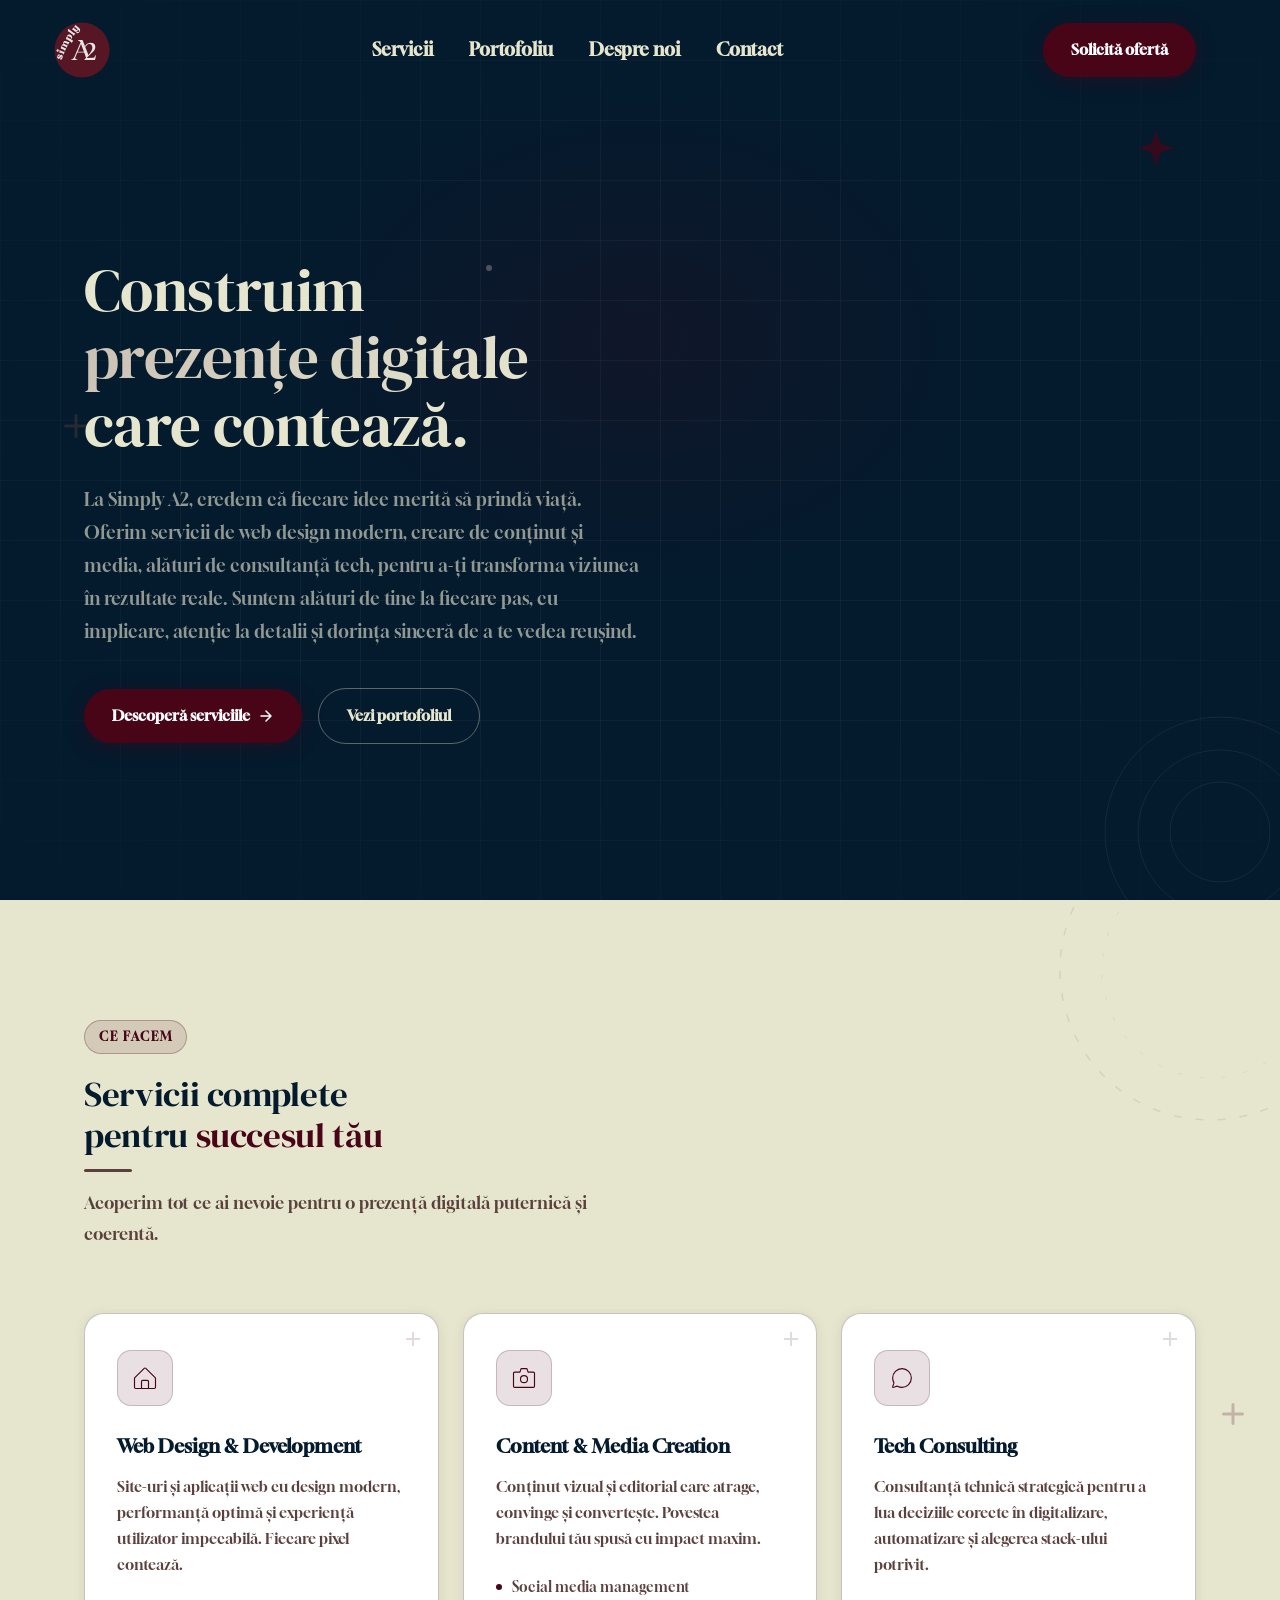
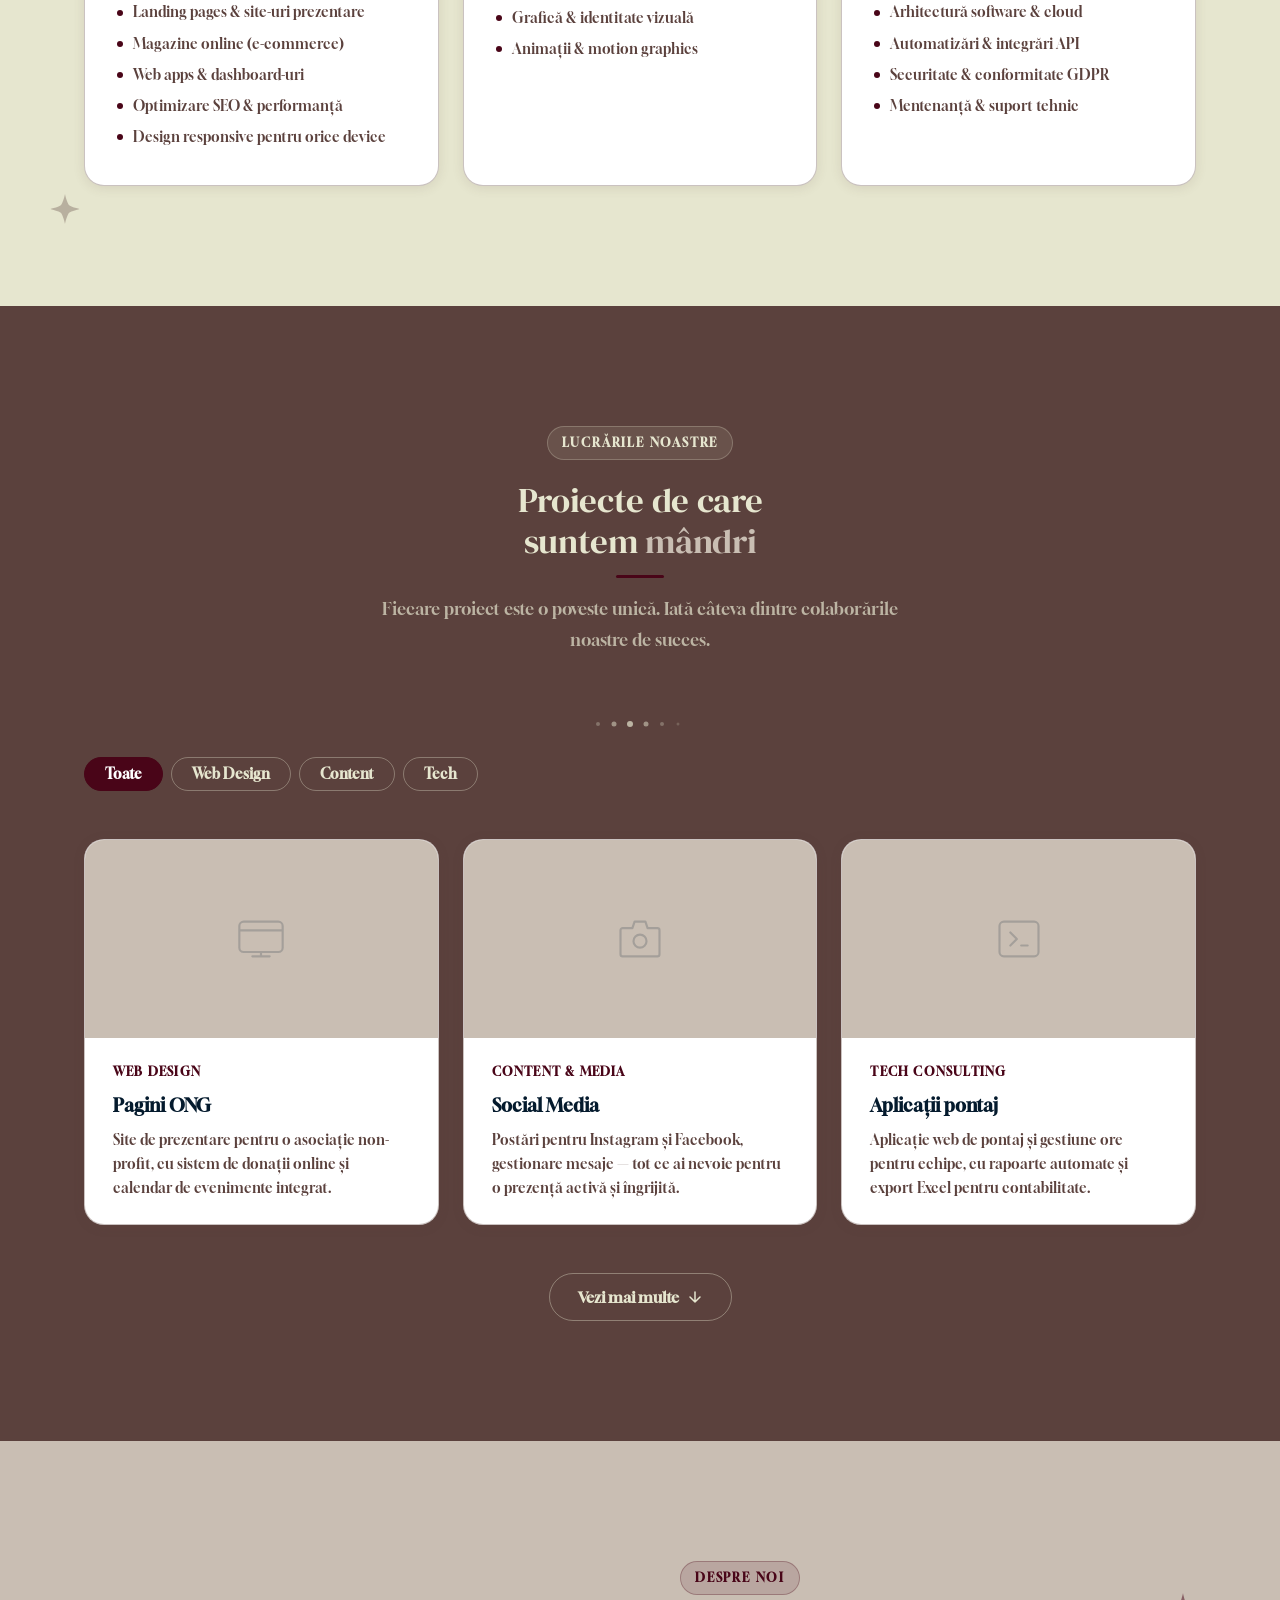
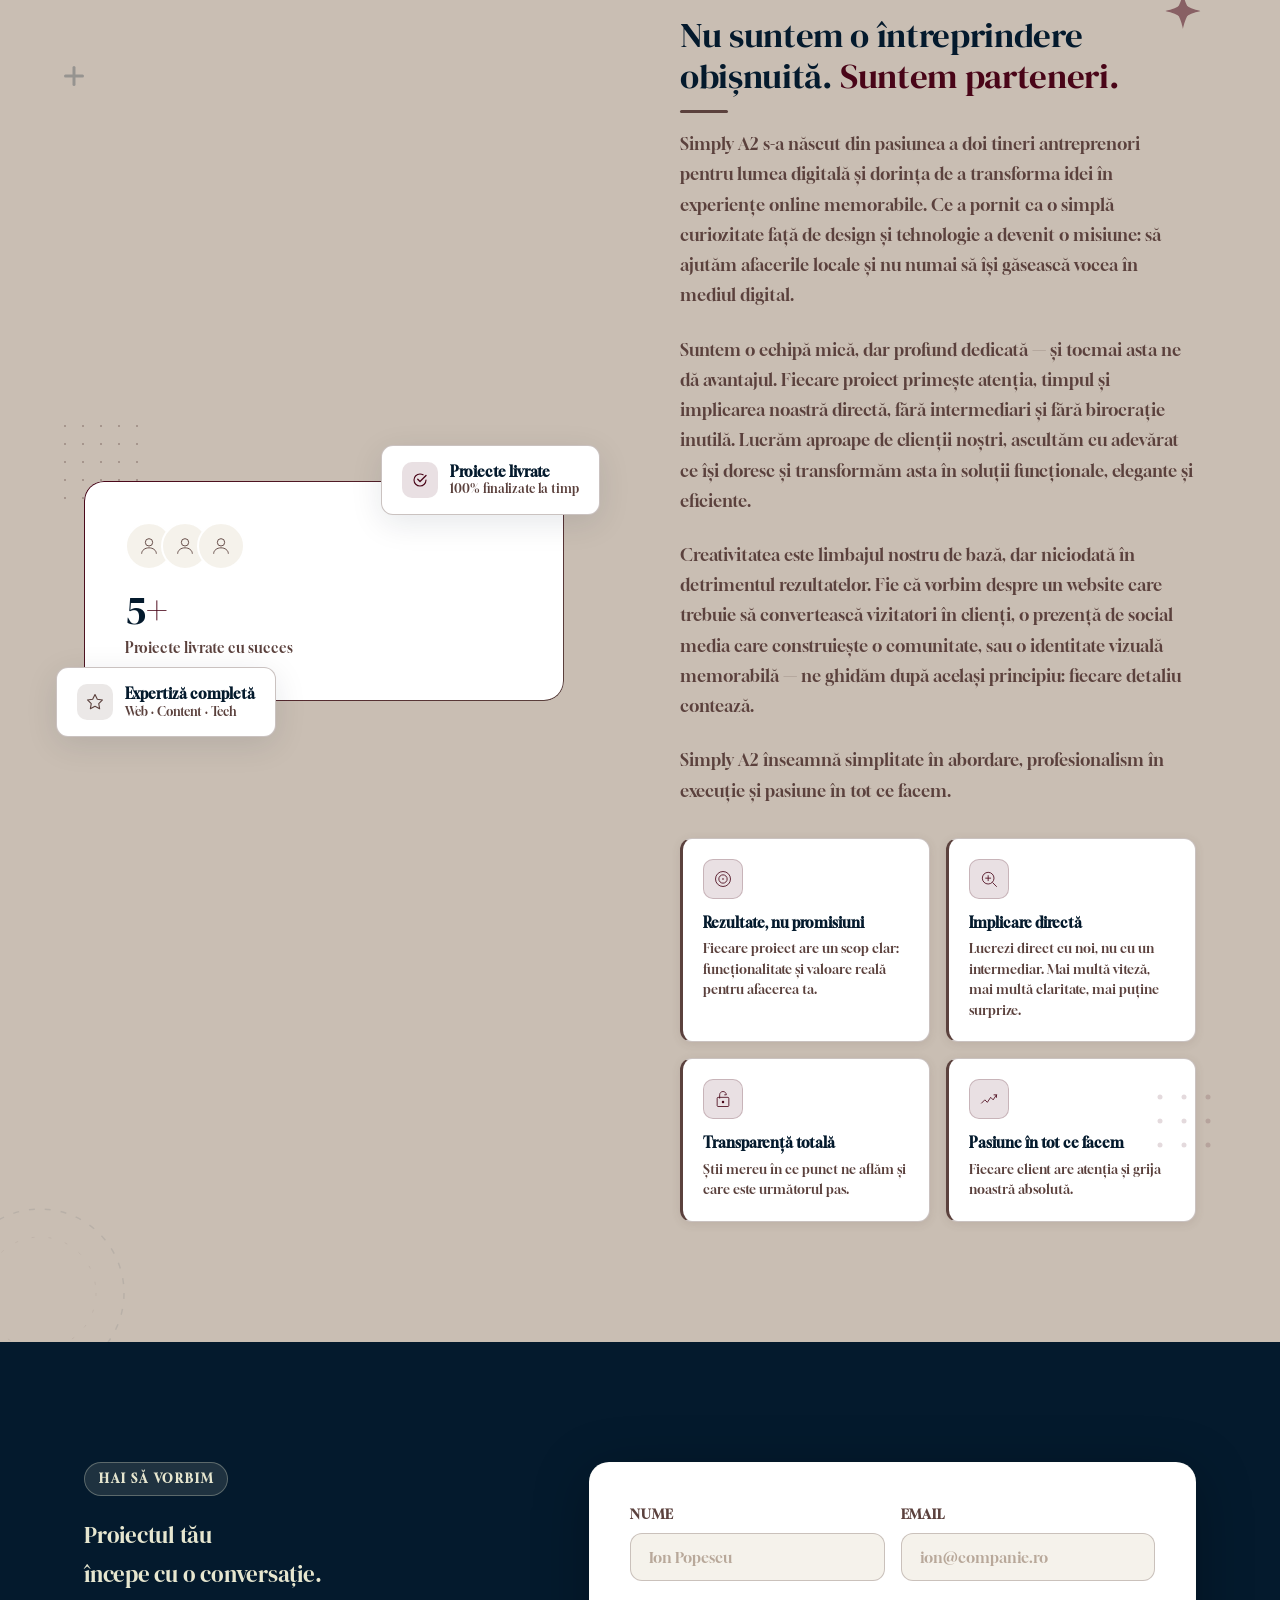
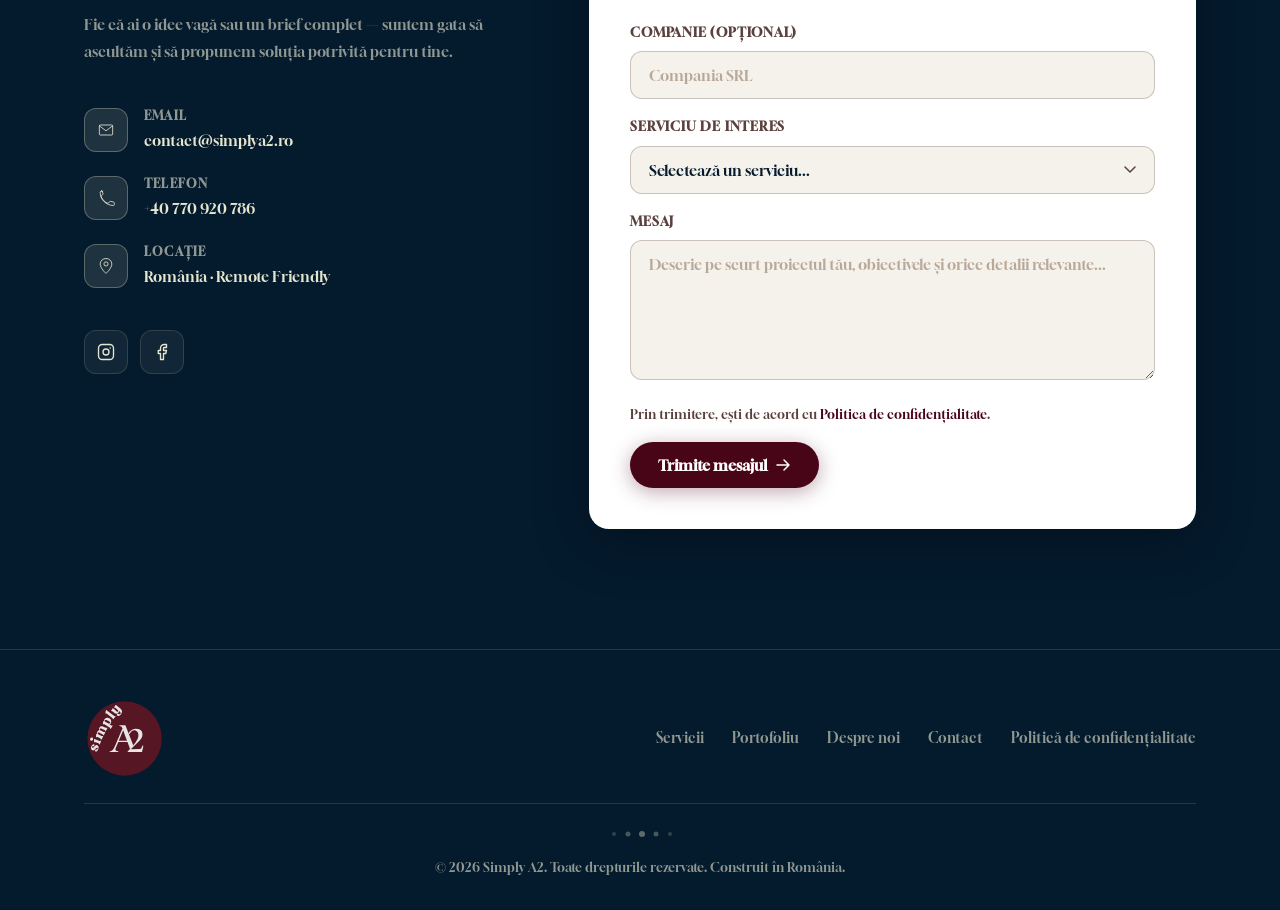
==== commit 2adcb8e0: "Enhance animations with easing system and a11y - Replace Climate Crisis with DM Serif Display for he" ====
--- a/index.html
+++ b/index.html
@@ -65,7 +65,7 @@
   </script>
   <link rel="preconnect" href="https://fonts.googleapis.com" />
   <link rel="preconnect" href="https://fonts.gstatic.com" crossorigin />
-  <link href="https://fonts.googleapis.com/css2?family=Climate+Crisis&family=Gloock&family=Inter:wght@300;400;500;600&display=swap" rel="stylesheet" />
+  <link href="https://fonts.googleapis.com/css2?family=DM+Serif+Display&family=Gloock&family=Inter:wght@300;400;500;600&display=swap" rel="stylesheet" />
   <link rel="stylesheet" href="css/style.css" />
   <link rel="icon" type="image/svg+xml" href="assets/3.svg" />
 </head>
--- a/css/style.css
+++ b/css/style.css
@@ -33,7 +33,7 @@
 
   --clr-white:          #ffffff;
 
-  --font-heading: 'Climate Crisis', Georgia, serif;
+  --font-heading: 'DM Serif Display', Georgia, serif;
   --font-body:    'Gloock', Georgia, serif;
 
   --radius:         12px;
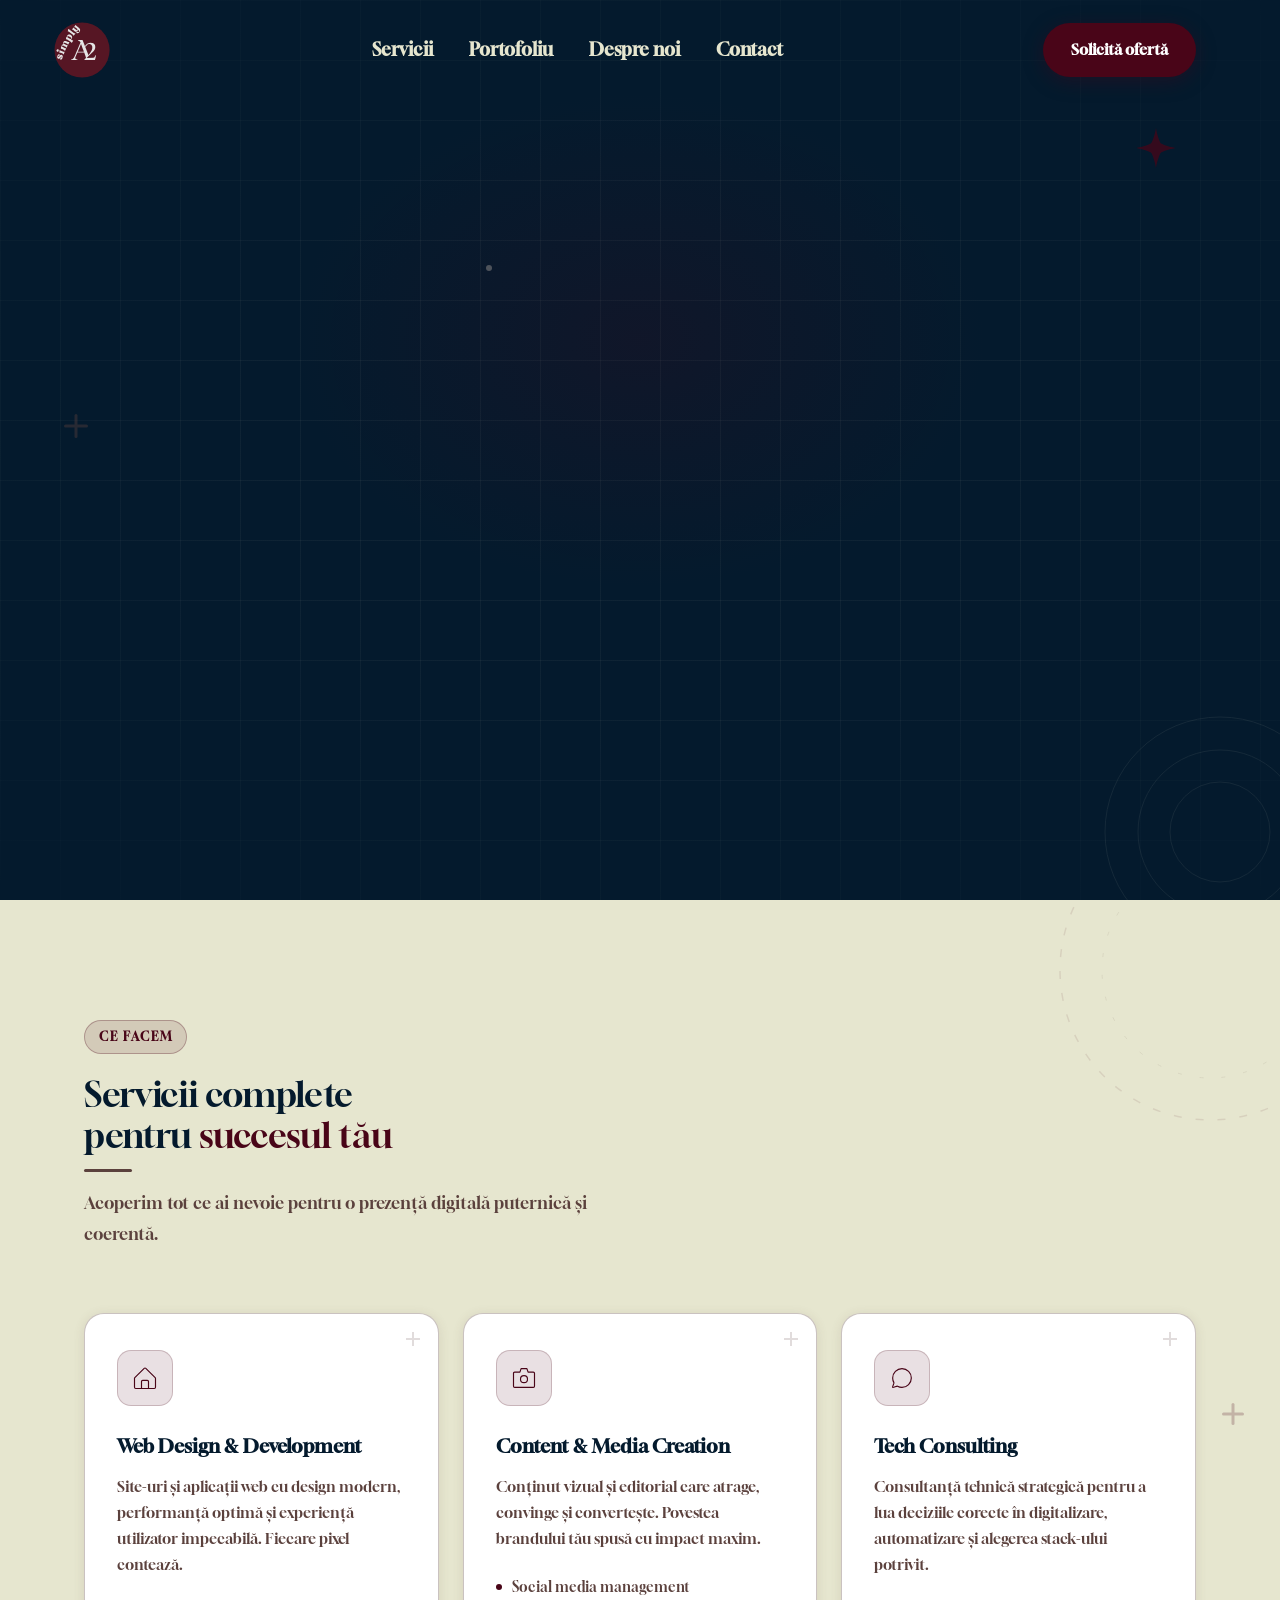
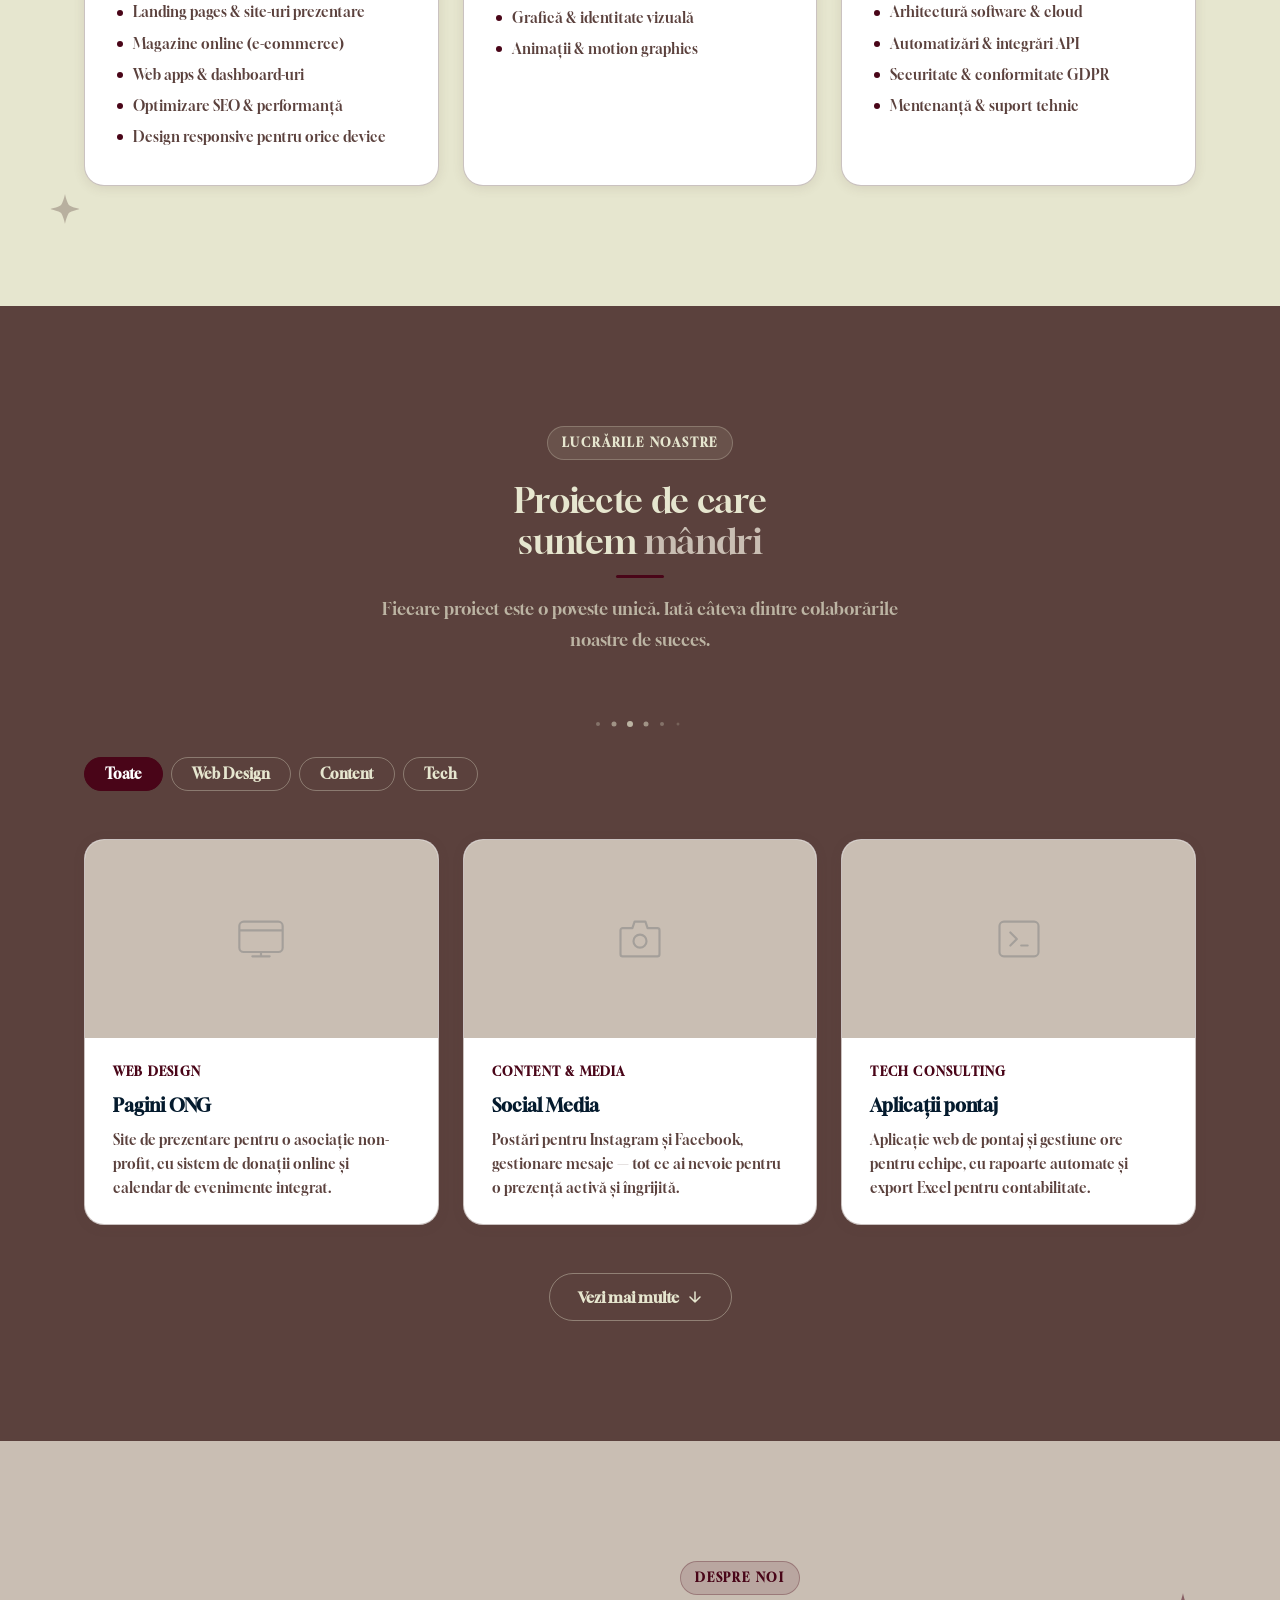
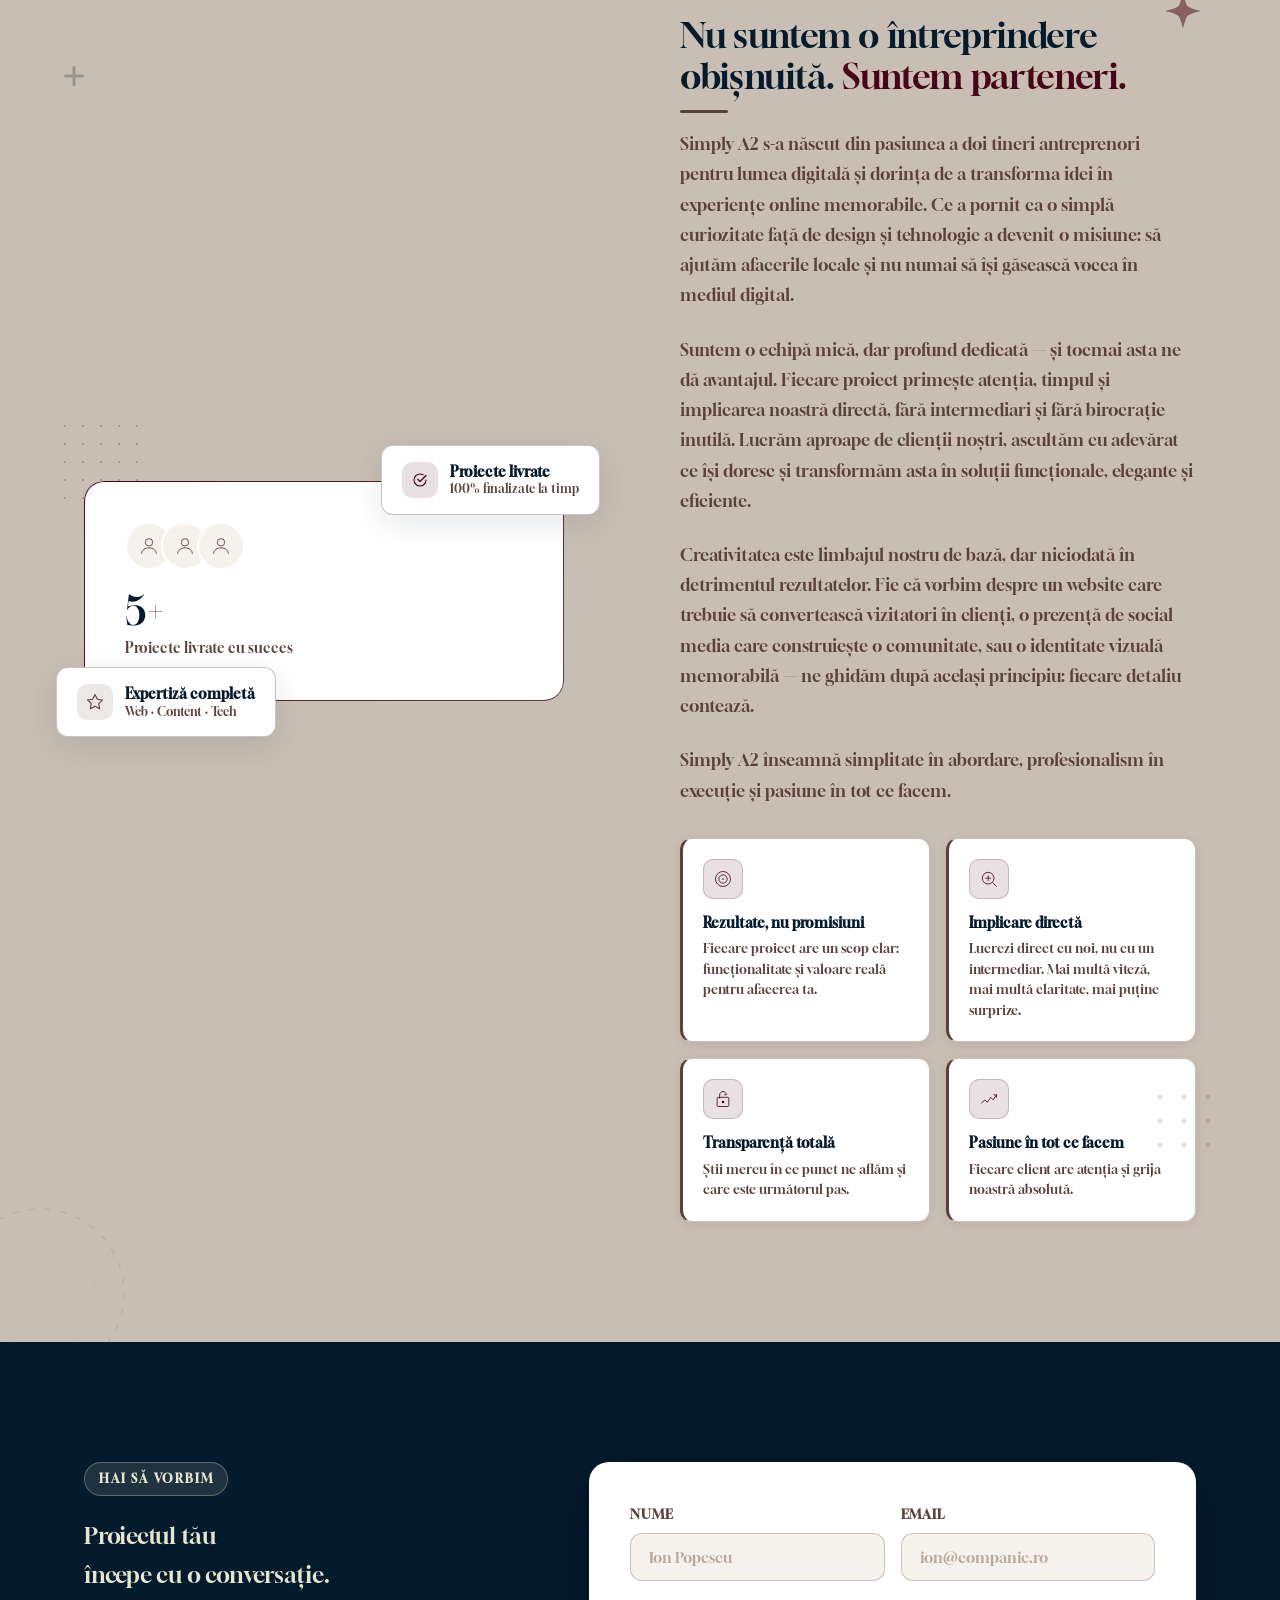
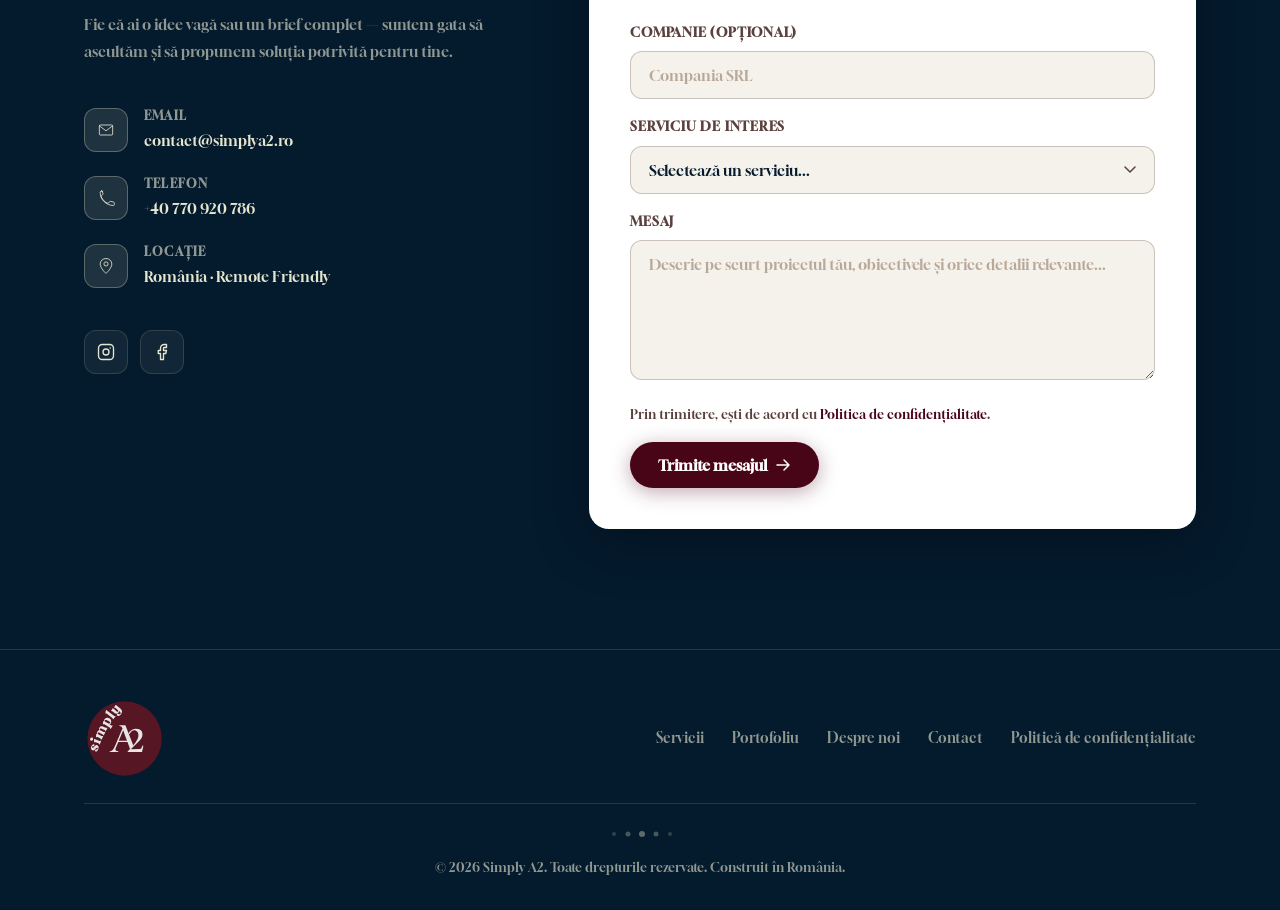
==== commit 0eca72ca: "Update portfolio and grid layout - Re-add 'Landing page campanie' portfolio card - Fix portfolio gri" ====
--- a/index.html
+++ b/index.html
@@ -65,7 +65,7 @@
   </script>
   <link rel="preconnect" href="https://fonts.googleapis.com" />
   <link rel="preconnect" href="https://fonts.gstatic.com" crossorigin />
-  <link href="https://fonts.googleapis.com/css2?family=DM+Serif+Display&family=Gloock&family=Inter:wght@300;400;500;600&display=swap" rel="stylesheet" />
+  <link href="https://fonts.googleapis.com/css2?family=Gloock&family=Inter:wght@300;400;500;600&display=swap" rel="stylesheet" />
   <link rel="stylesheet" href="css/style.css" />
   <link rel="icon" type="image/svg+xml" href="assets/3.svg" />
 </head>
@@ -422,6 +422,31 @@
             <p class="portfolio-card__tag">Tech Consulting</p>
             <h3 class="portfolio-card__title">Sistem rezervări online</h3>
             <p class="portfolio-card__desc">Platformă de rezervări personalizată pentru afacerea ta, cu notificări automate și sincronizare calendar.</p>
+          </div>
+        </article>
+
+        <!-- Proiect 7 — ascuns -->
+        <article class="portfolio-card portfolio-card--hidden" data-category="web"
+          data-title="Landing page campanie"
+          data-tag="Web Design"
+          data-desc="Pagină de conversie pentru o campanie de lansare produs, cu integrare newsletter, tracking avansat și A/B testing pe două variante de copy. Rata de conversie obținută: 8.3%, față de media din industrie de 2.5%."
+          data-detail-1="Pagină conversie" data-detail-2="A/B testing" data-detail-3="Integrare newsletter" data-detail-4="Tracking avansat">
+          <div class="portfolio-card__thumb">
+            <div class="portfolio-card__thumb-placeholder" aria-hidden="true">
+              <svg width="52" height="52" viewBox="0 0 24 24" fill="none" xmlns="http://www.w3.org/2000/svg">
+                <rect x="2" y="4" width="20" height="14" rx="2" stroke="currentColor" stroke-linejoin="round"/>
+                <path d="M8 20H16M12 18V20" stroke="currentColor" stroke-linecap="round"/>
+                <path d="M2 8H22" stroke="currentColor"/>
+              </svg>
+            </div>
+            <div class="portfolio-card__thumb-overlay">
+              <button class="portfolio-open-btn" aria-label="Landing page campanie">Vezi proiectul →</button>
+            </div>
+          </div>
+          <div class="portfolio-card__body">
+            <p class="portfolio-card__tag">Web Design</p>
+            <h3 class="portfolio-card__title">Landing page campanie</h3>
+            <p class="portfolio-card__desc">Pagină de conversie pentru o campanie de lansare produs, cu tracking și A/B testing pe două variante de copy.</p>
           </div>
         </article>
 
--- a/css/style.css
+++ b/css/style.css
@@ -33,7 +33,7 @@
 
   --clr-white:          #ffffff;
 
-  --font-heading: 'DM Serif Display', Georgia, serif;
+  --font-heading: 'Gloock', Georgia, serif;
   --font-body:    'Gloock', Georgia, serif;
 
   --radius:         12px;
@@ -604,7 +604,7 @@
 
 .portfolio__grid {
   display: grid;
-  grid-template-columns: repeat(auto-fit, minmax(340px, 1fr));
+  grid-template-columns: repeat(auto-fill, minmax(340px, 1fr));
   gap: 24px;
 }
 .portfolio-card--hidden {
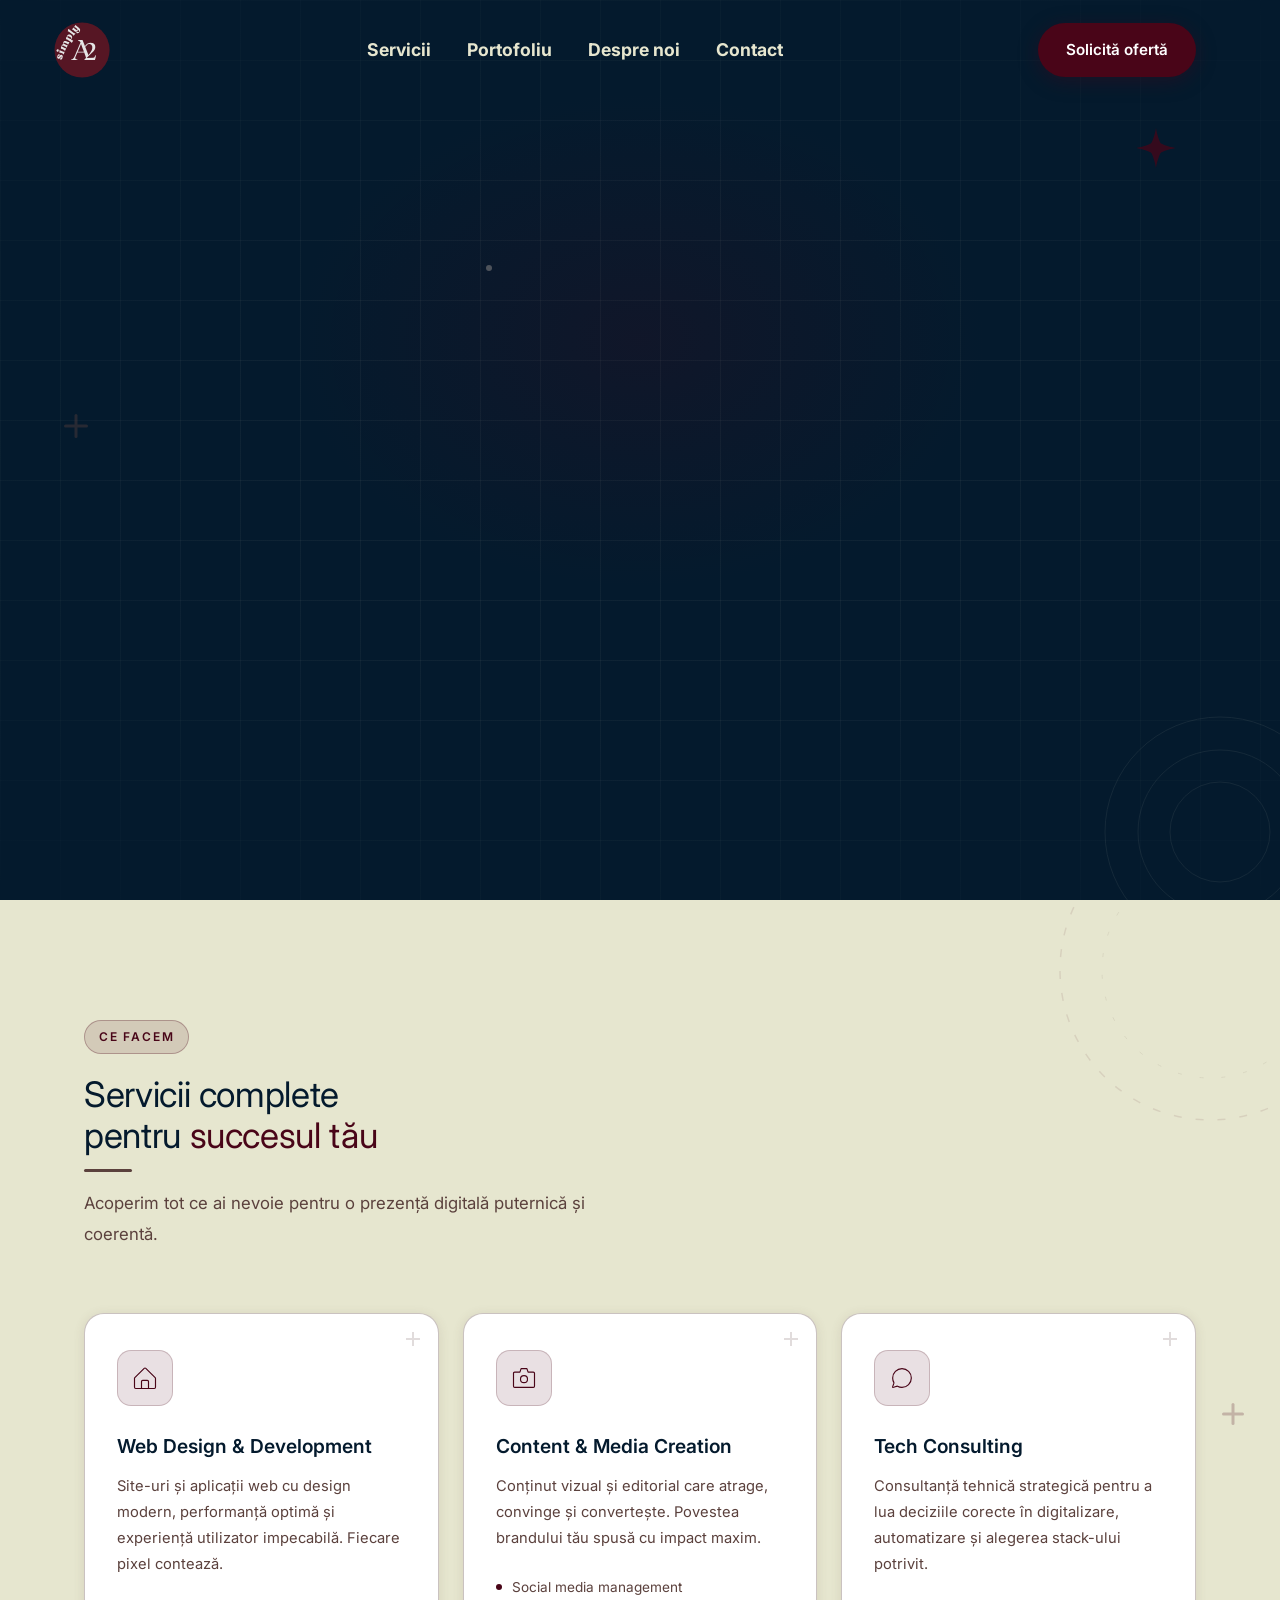
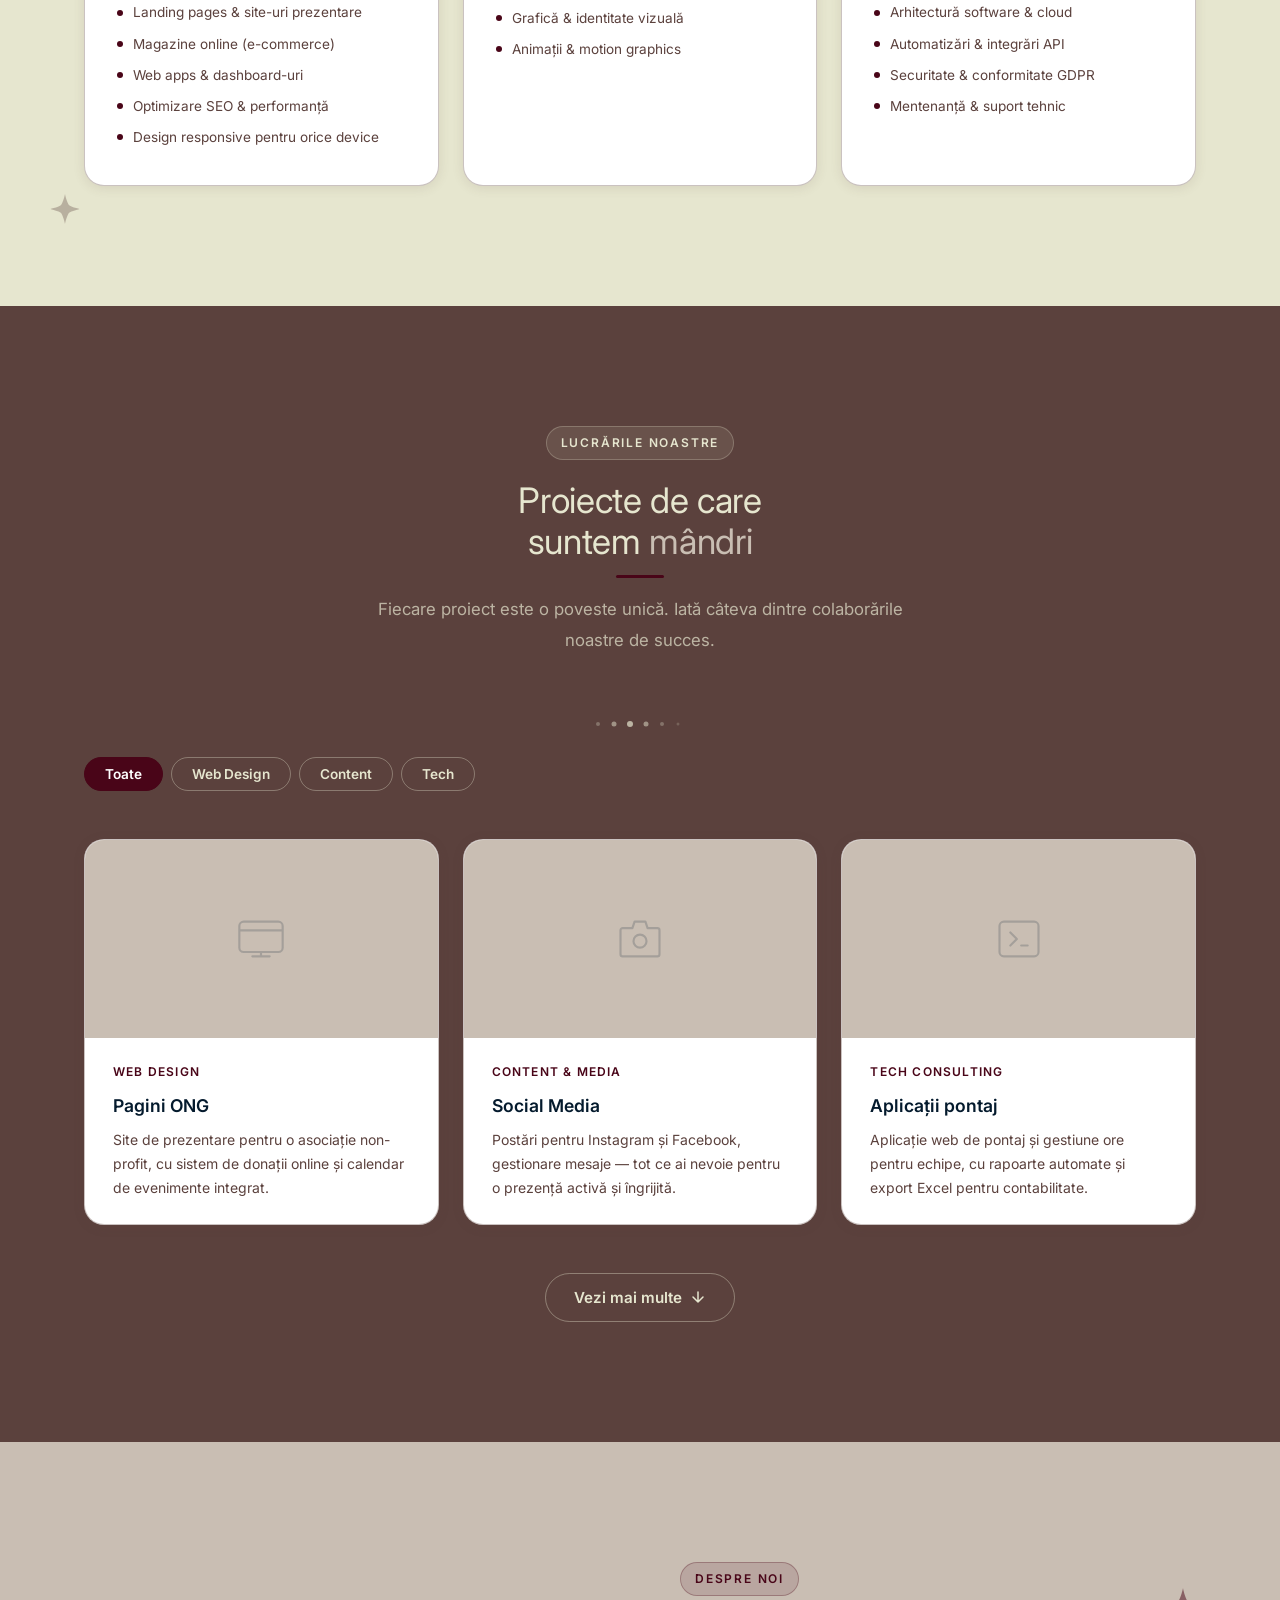
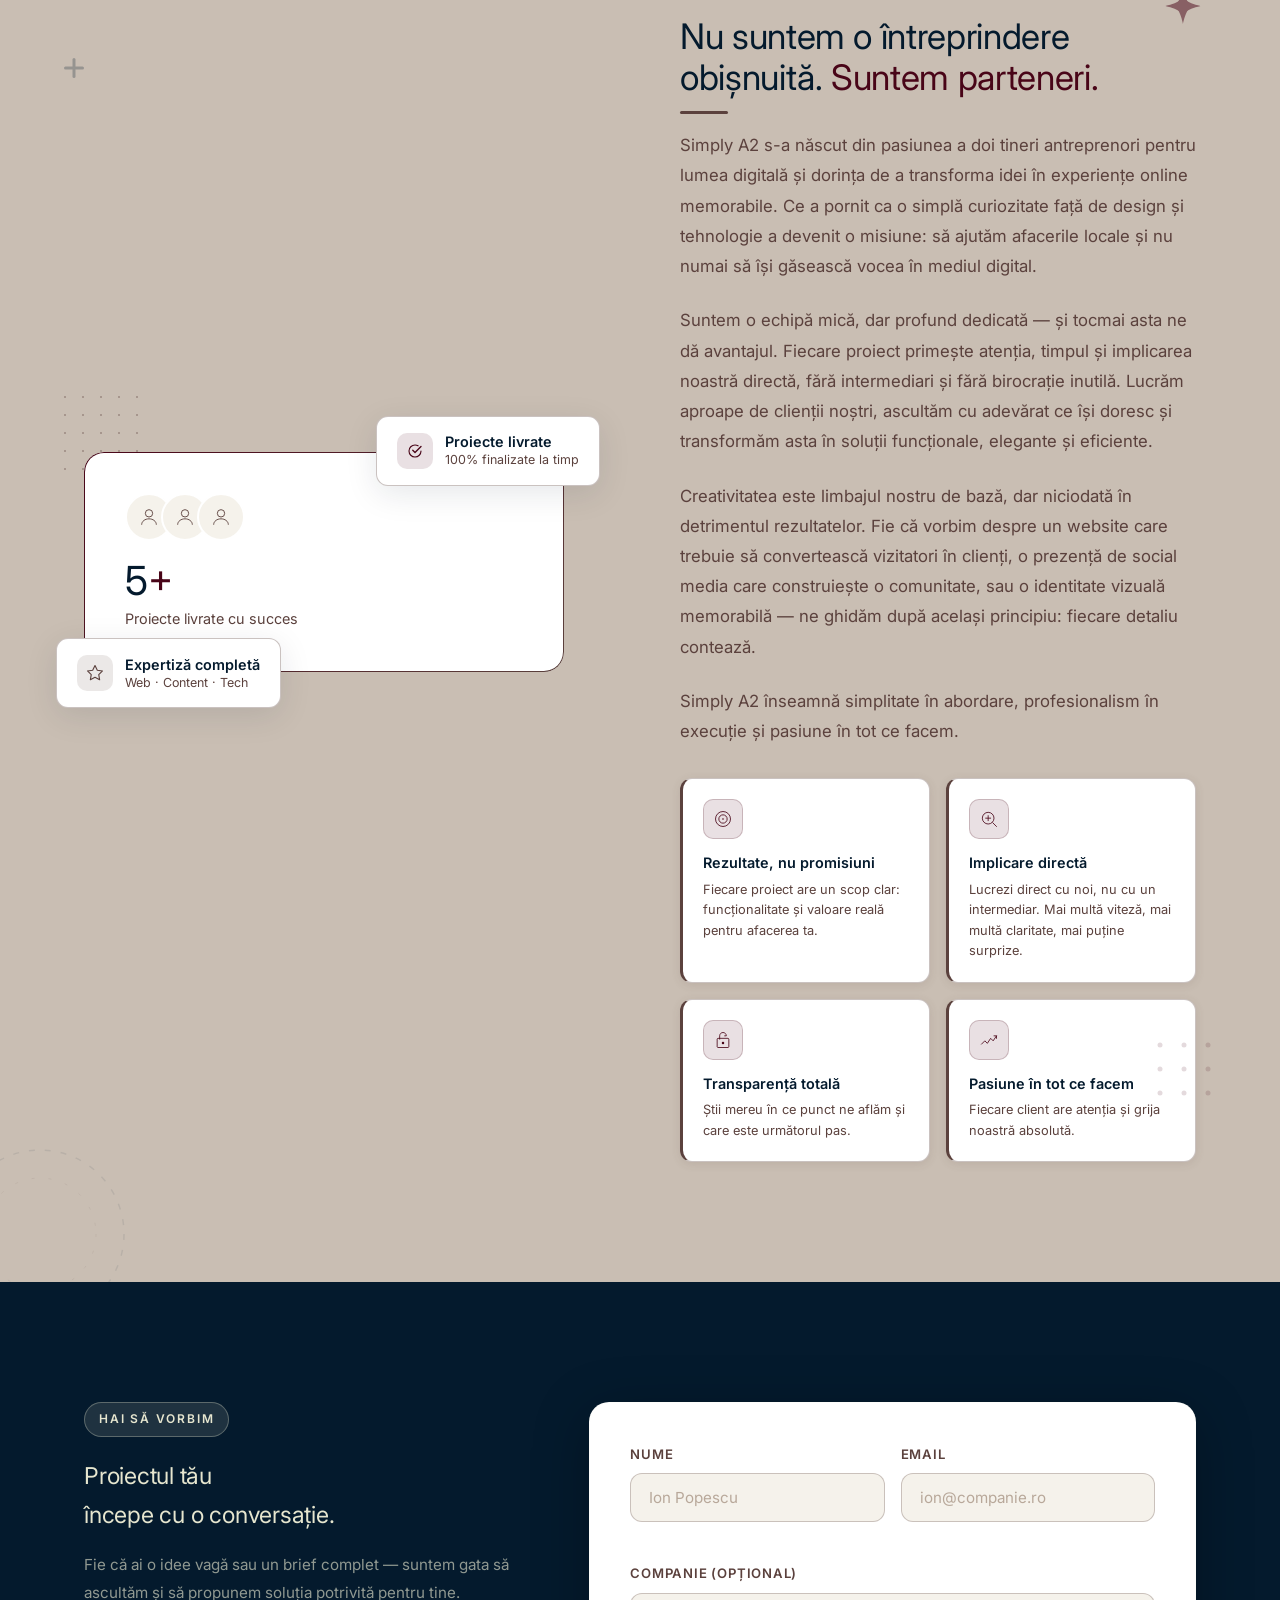
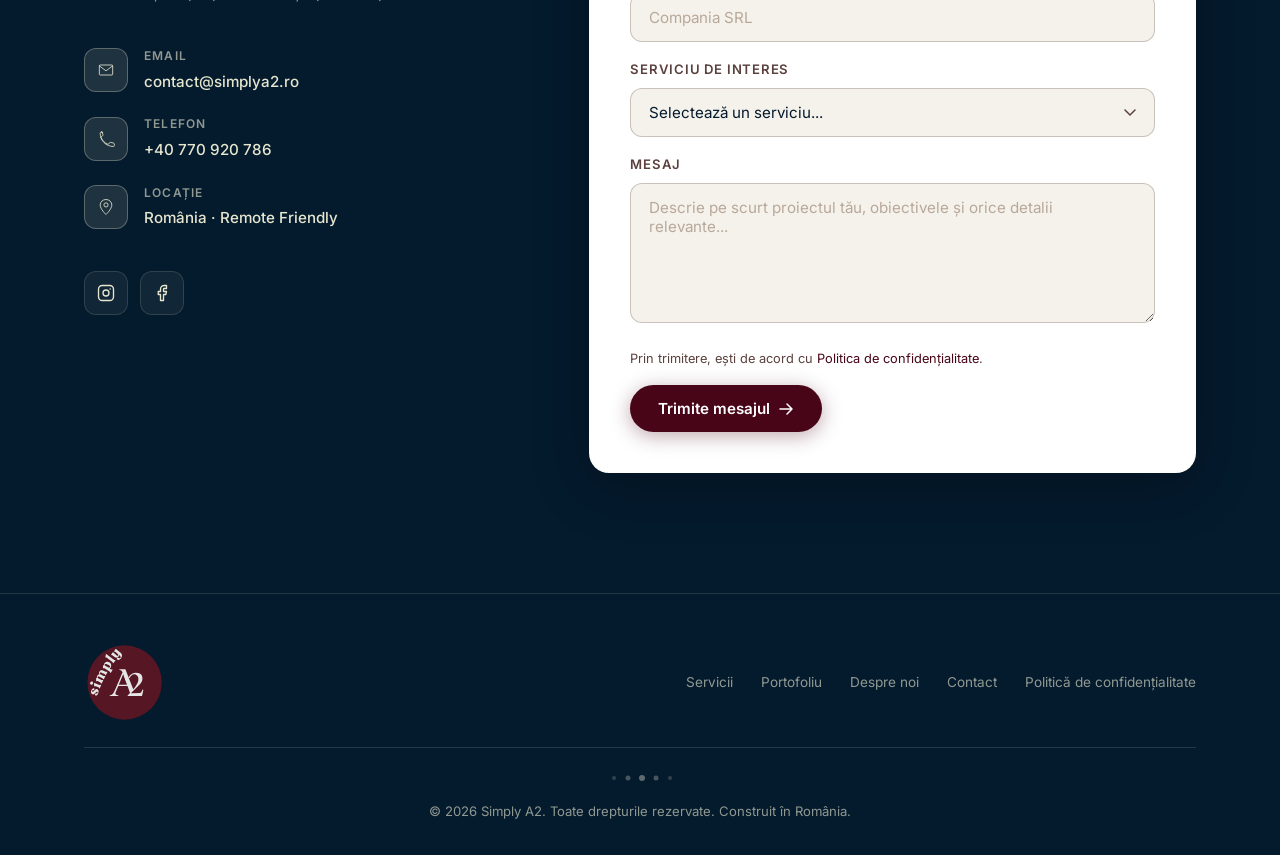
==== commit 16f9a5ff: "Apply Inter font across entire site - Set --font-body and --font-heading both to Inter - Remove Gloo" ====
--- a/index.html
+++ b/index.html
@@ -65,7 +65,7 @@
   </script>
   <link rel="preconnect" href="https://fonts.googleapis.com" />
   <link rel="preconnect" href="https://fonts.gstatic.com" crossorigin />
-  <link href="https://fonts.googleapis.com/css2?family=Gloock&family=Inter:wght@300;400;500;600&display=swap" rel="stylesheet" />
+  <link href="https://fonts.googleapis.com/css2?family=Inter:wght@300;400;500;600;700&display=swap" rel="stylesheet" />
   <link rel="stylesheet" href="css/style.css" />
   <link rel="icon" type="image/svg+xml" href="assets/3.svg" />
 </head>
--- a/css/style.css
+++ b/css/style.css
@@ -33,8 +33,8 @@
 
   --clr-white:          #ffffff;
 
-  --font-heading: 'Gloock', Georgia, serif;
-  --font-body:    'Gloock', Georgia, serif;
+  --font-heading: 'Inter', sans-serif;
+  --font-body:    'Inter', sans-serif;
 
   --radius:         12px;
   --radius-lg:      20px;
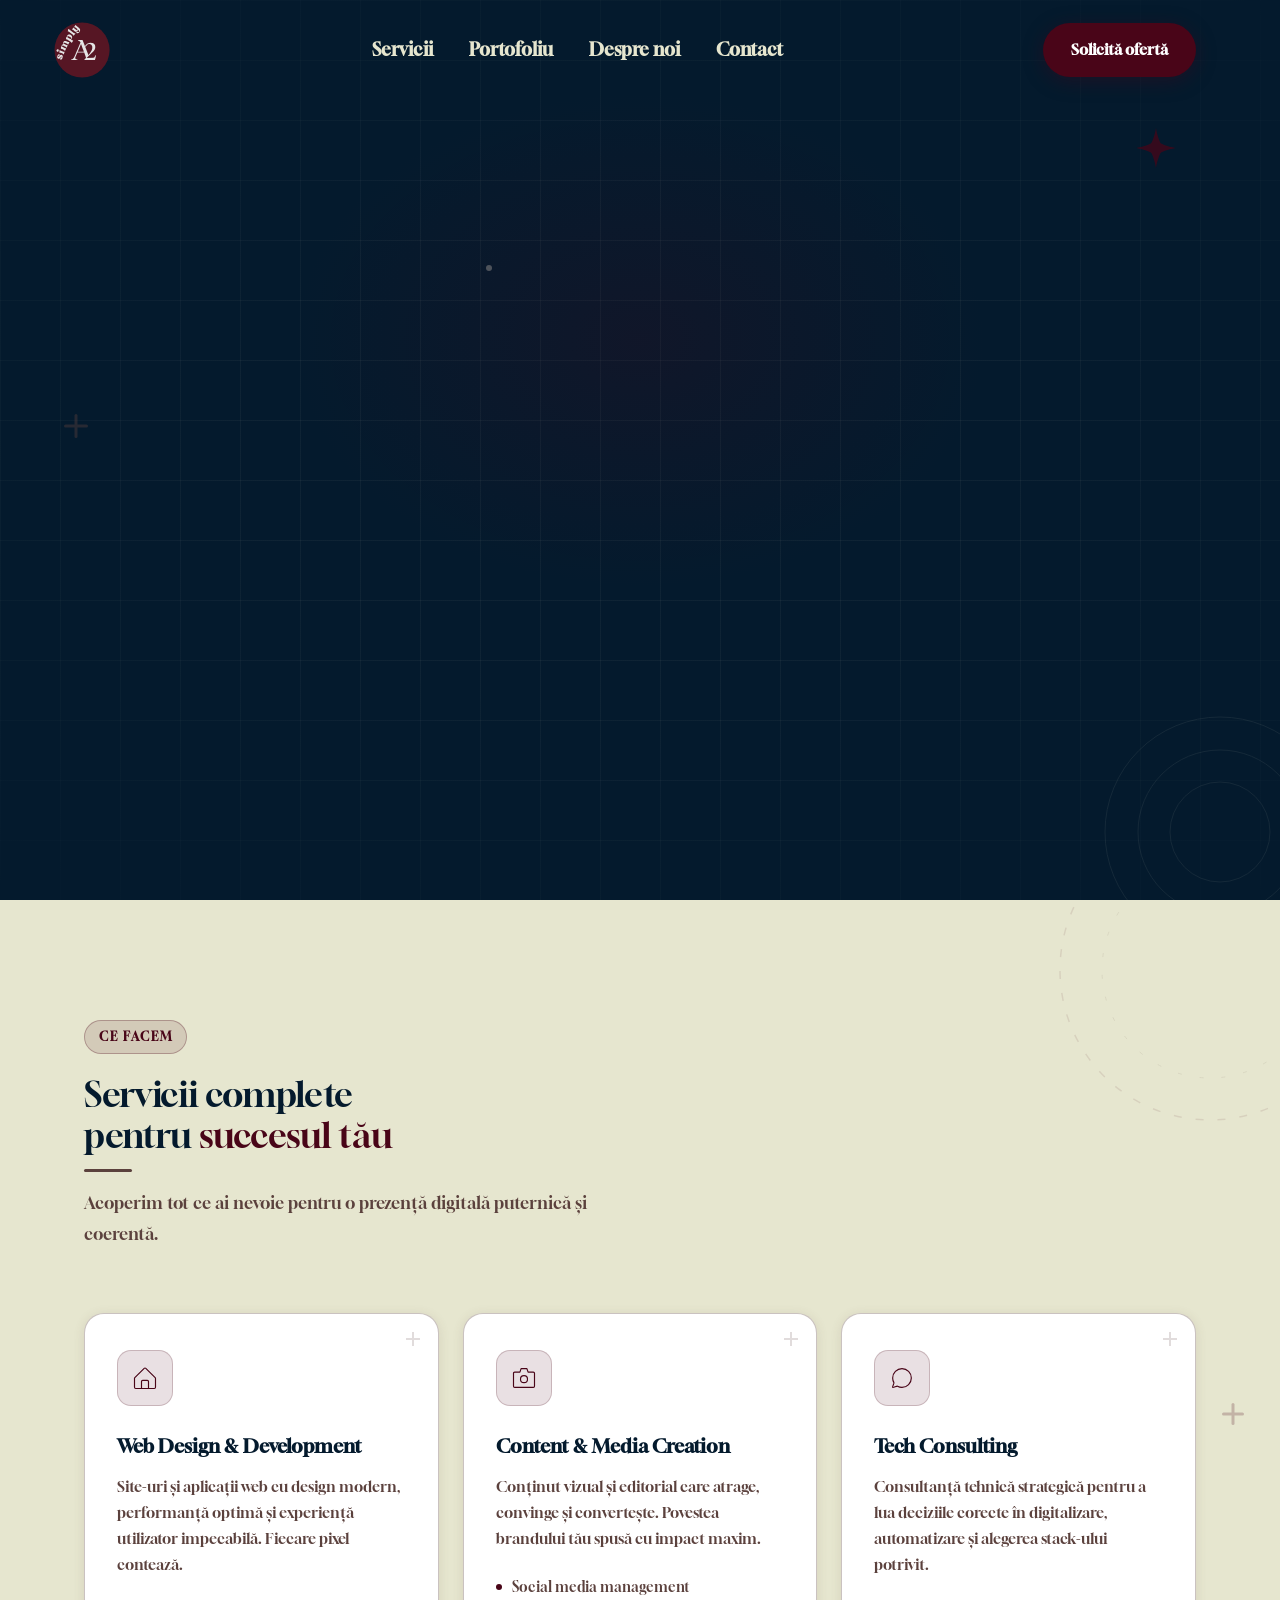
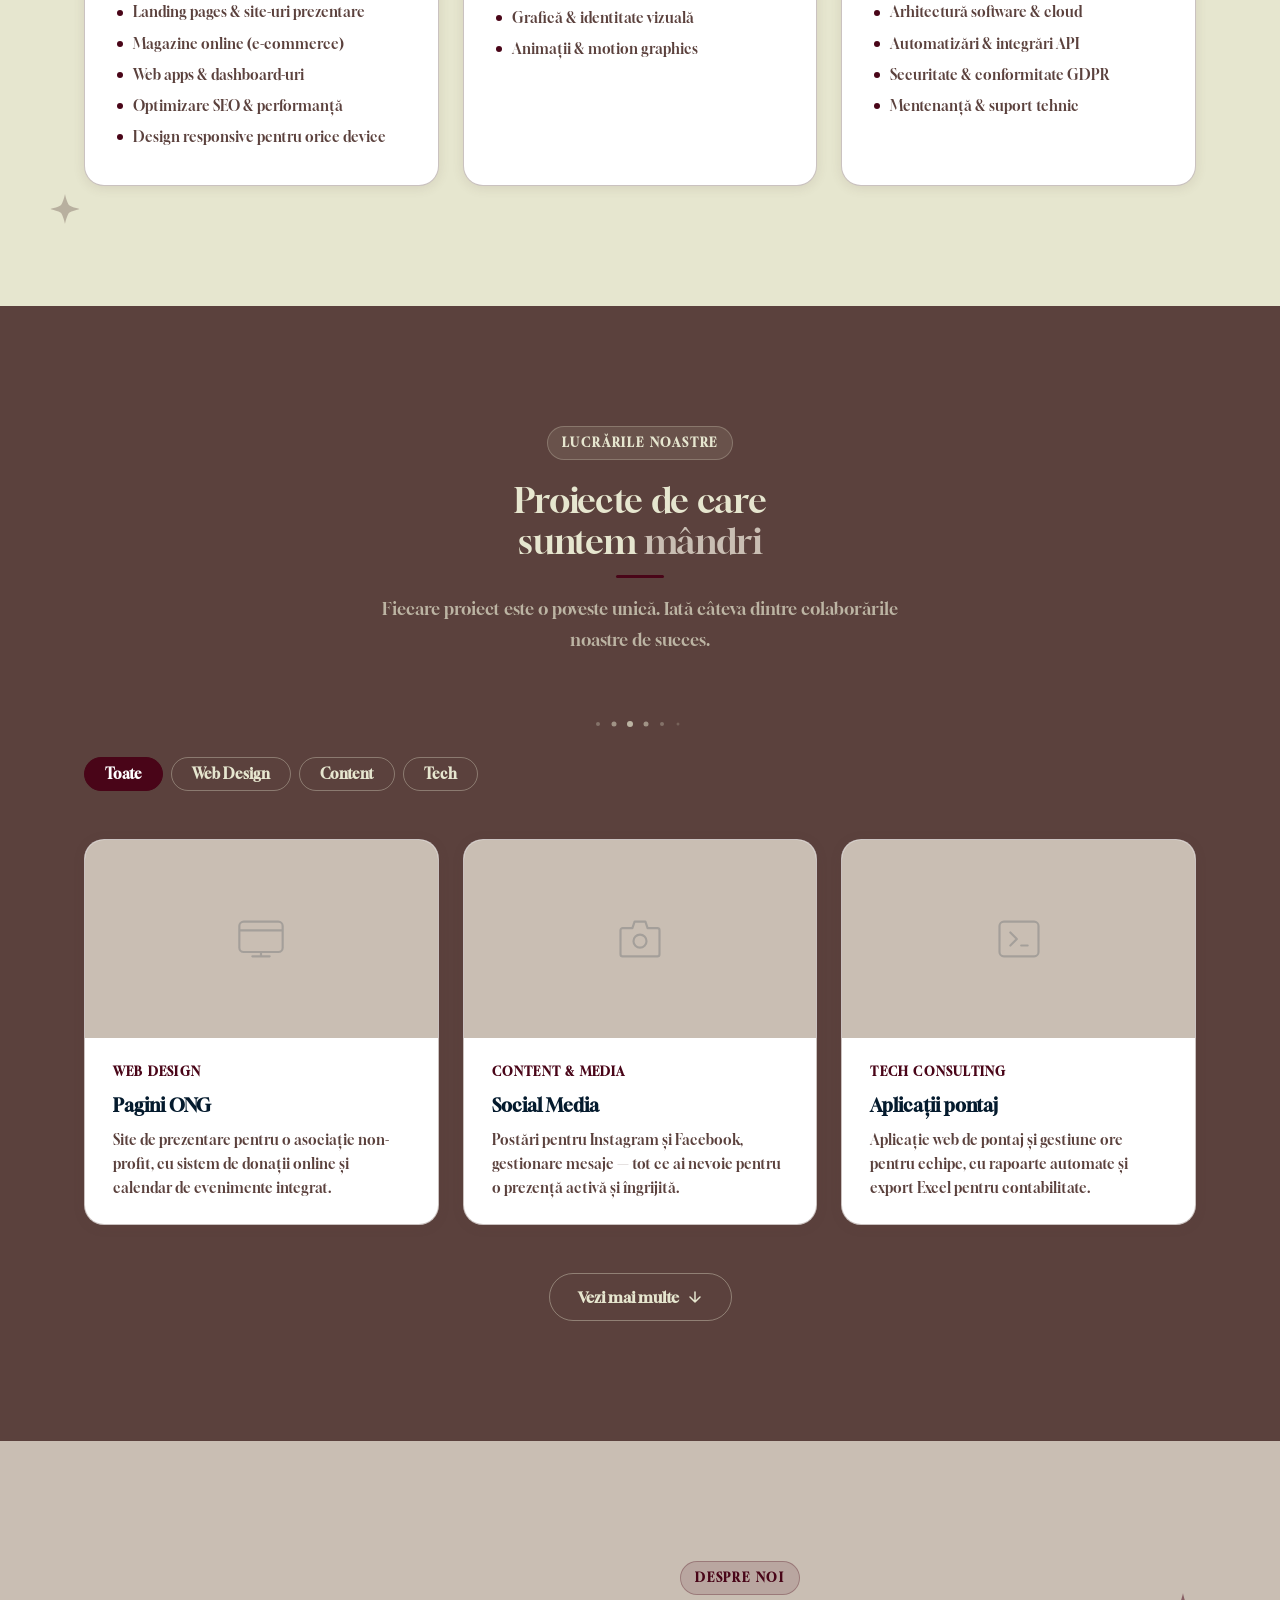
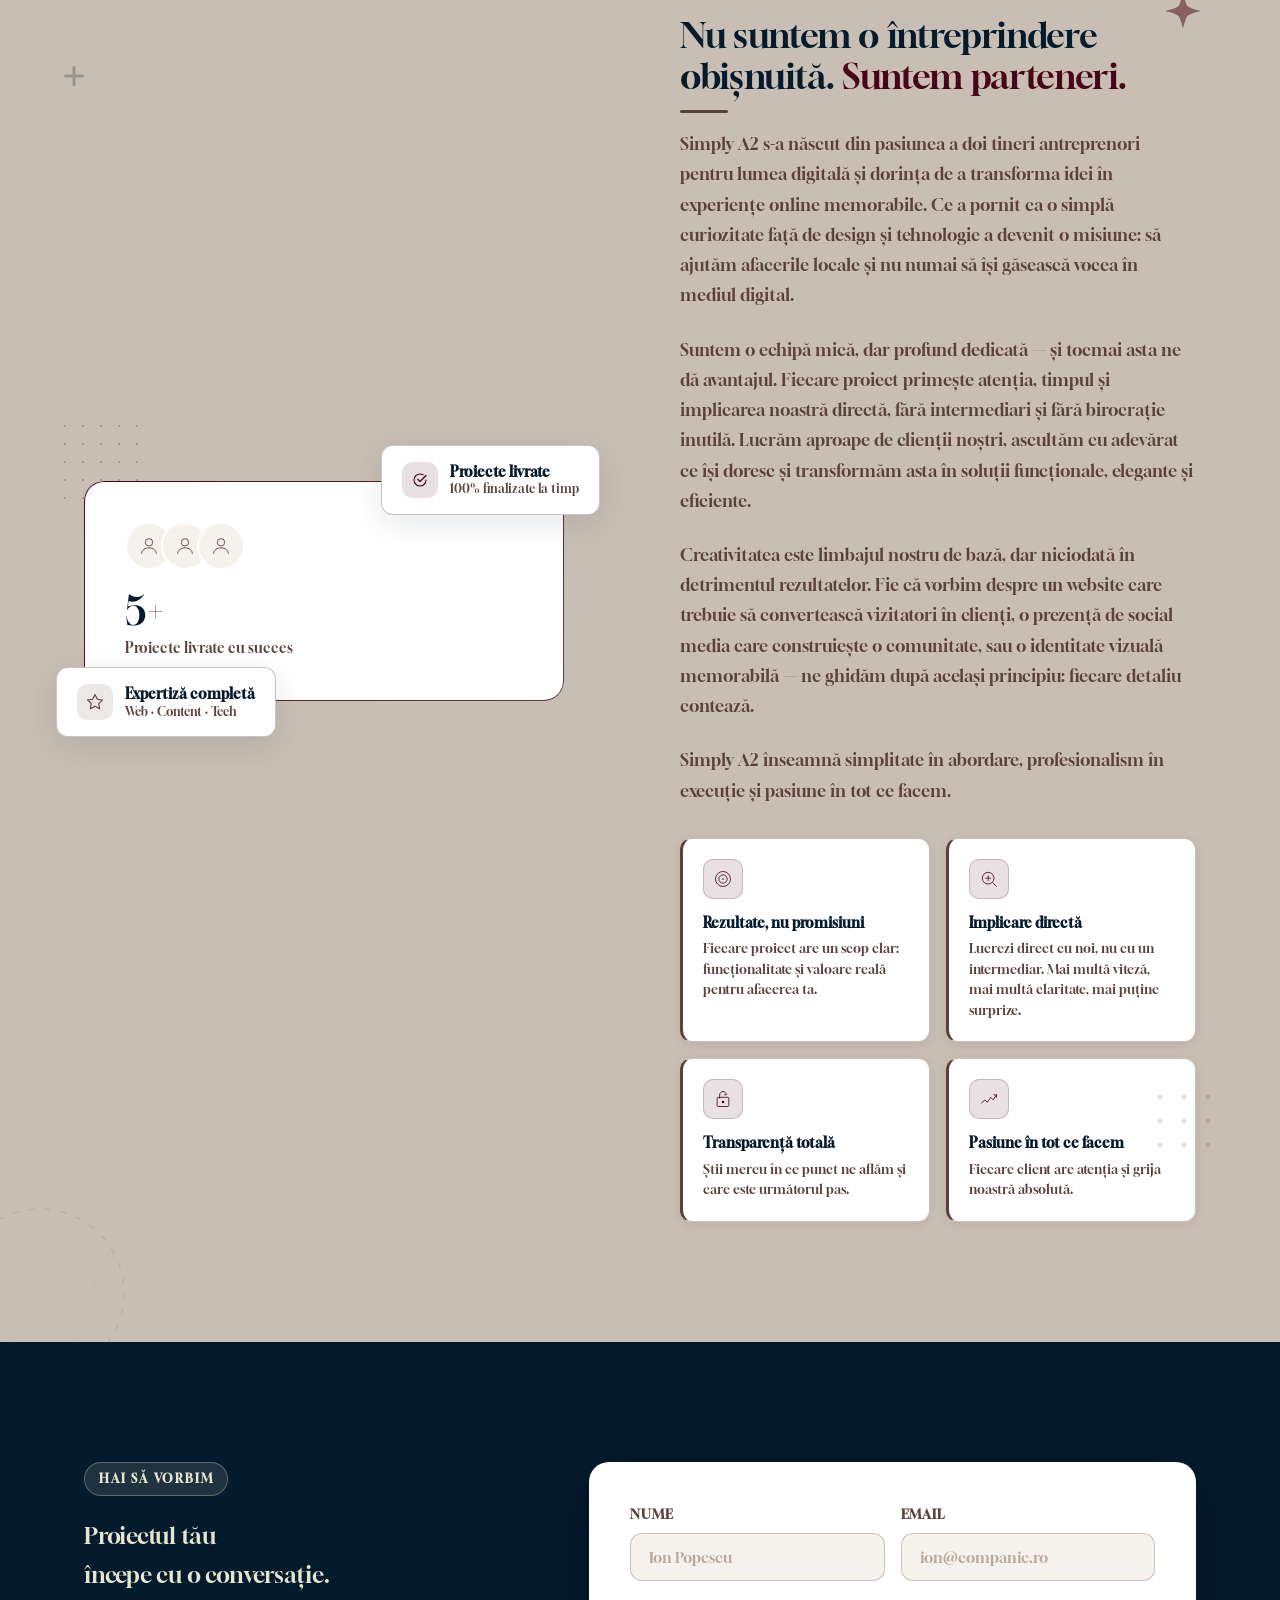
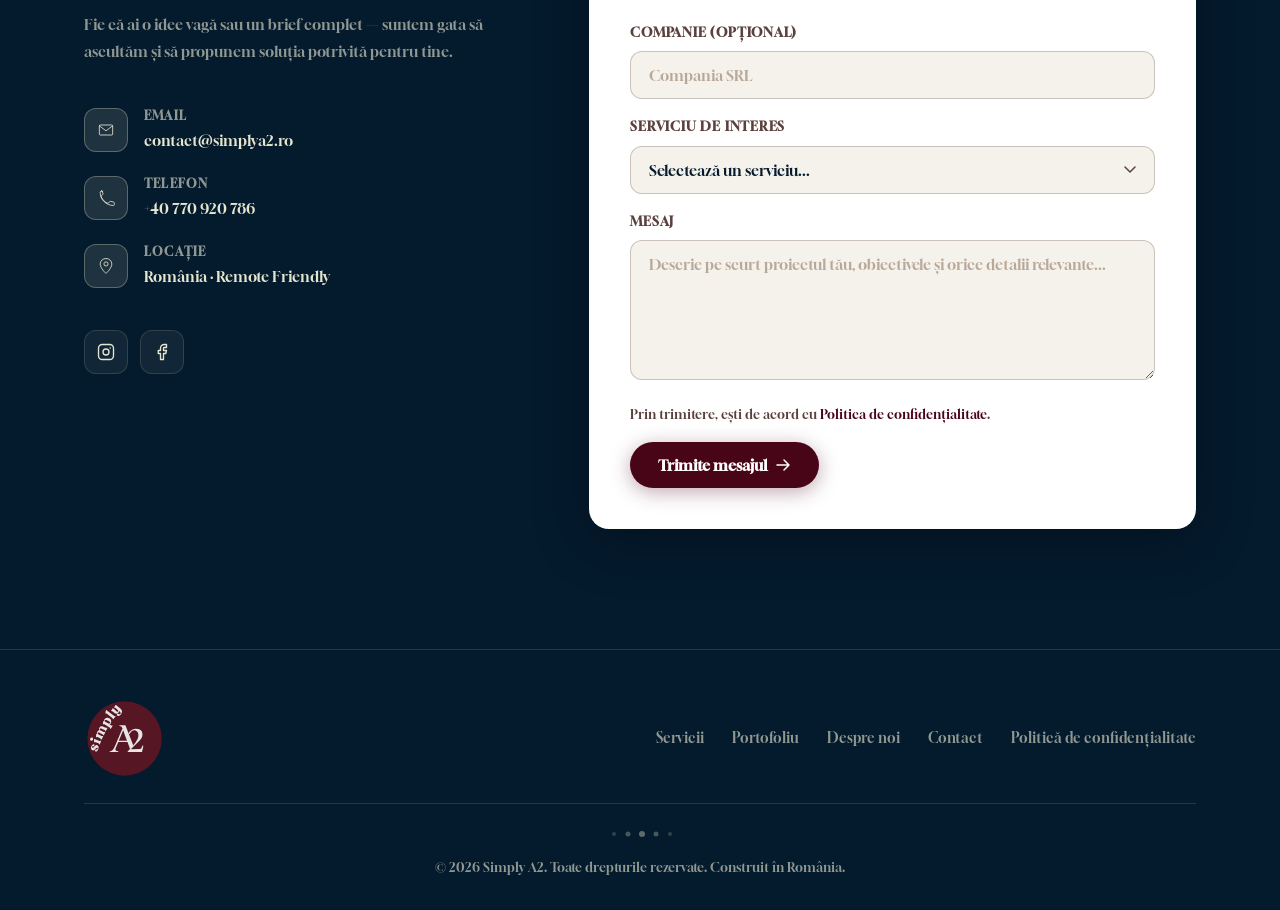
==== commit 60c0fbd1: "Switch all fonts to Gloock Co-Authored-By: Claude Sonnet 4.6 <noreply@anthropic.com>" ====
--- a/index.html
+++ b/index.html
@@ -65,7 +65,7 @@
   </script>
   <link rel="preconnect" href="https://fonts.googleapis.com" />
   <link rel="preconnect" href="https://fonts.gstatic.com" crossorigin />
-  <link href="https://fonts.googleapis.com/css2?family=Inter:wght@300;400;500;600;700&display=swap" rel="stylesheet" />
+  <link href="https://fonts.googleapis.com/css2?family=Gloock&family=Inter:wght@300;400;500;600;700&display=swap" rel="stylesheet" />
   <link rel="stylesheet" href="css/style.css" />
   <link rel="icon" type="image/svg+xml" href="assets/3.svg" />
 </head>
--- a/css/style.css
+++ b/css/style.css
@@ -33,8 +33,8 @@
 
   --clr-white:          #ffffff;
 
-  --font-heading: 'Inter', sans-serif;
-  --font-body:    'Inter', sans-serif;
+  --font-heading: 'Gloock', Georgia, serif;
+  --font-body:    'Gloock', Georgia, serif;
 
   --radius:         12px;
   --radius-lg:      20px;
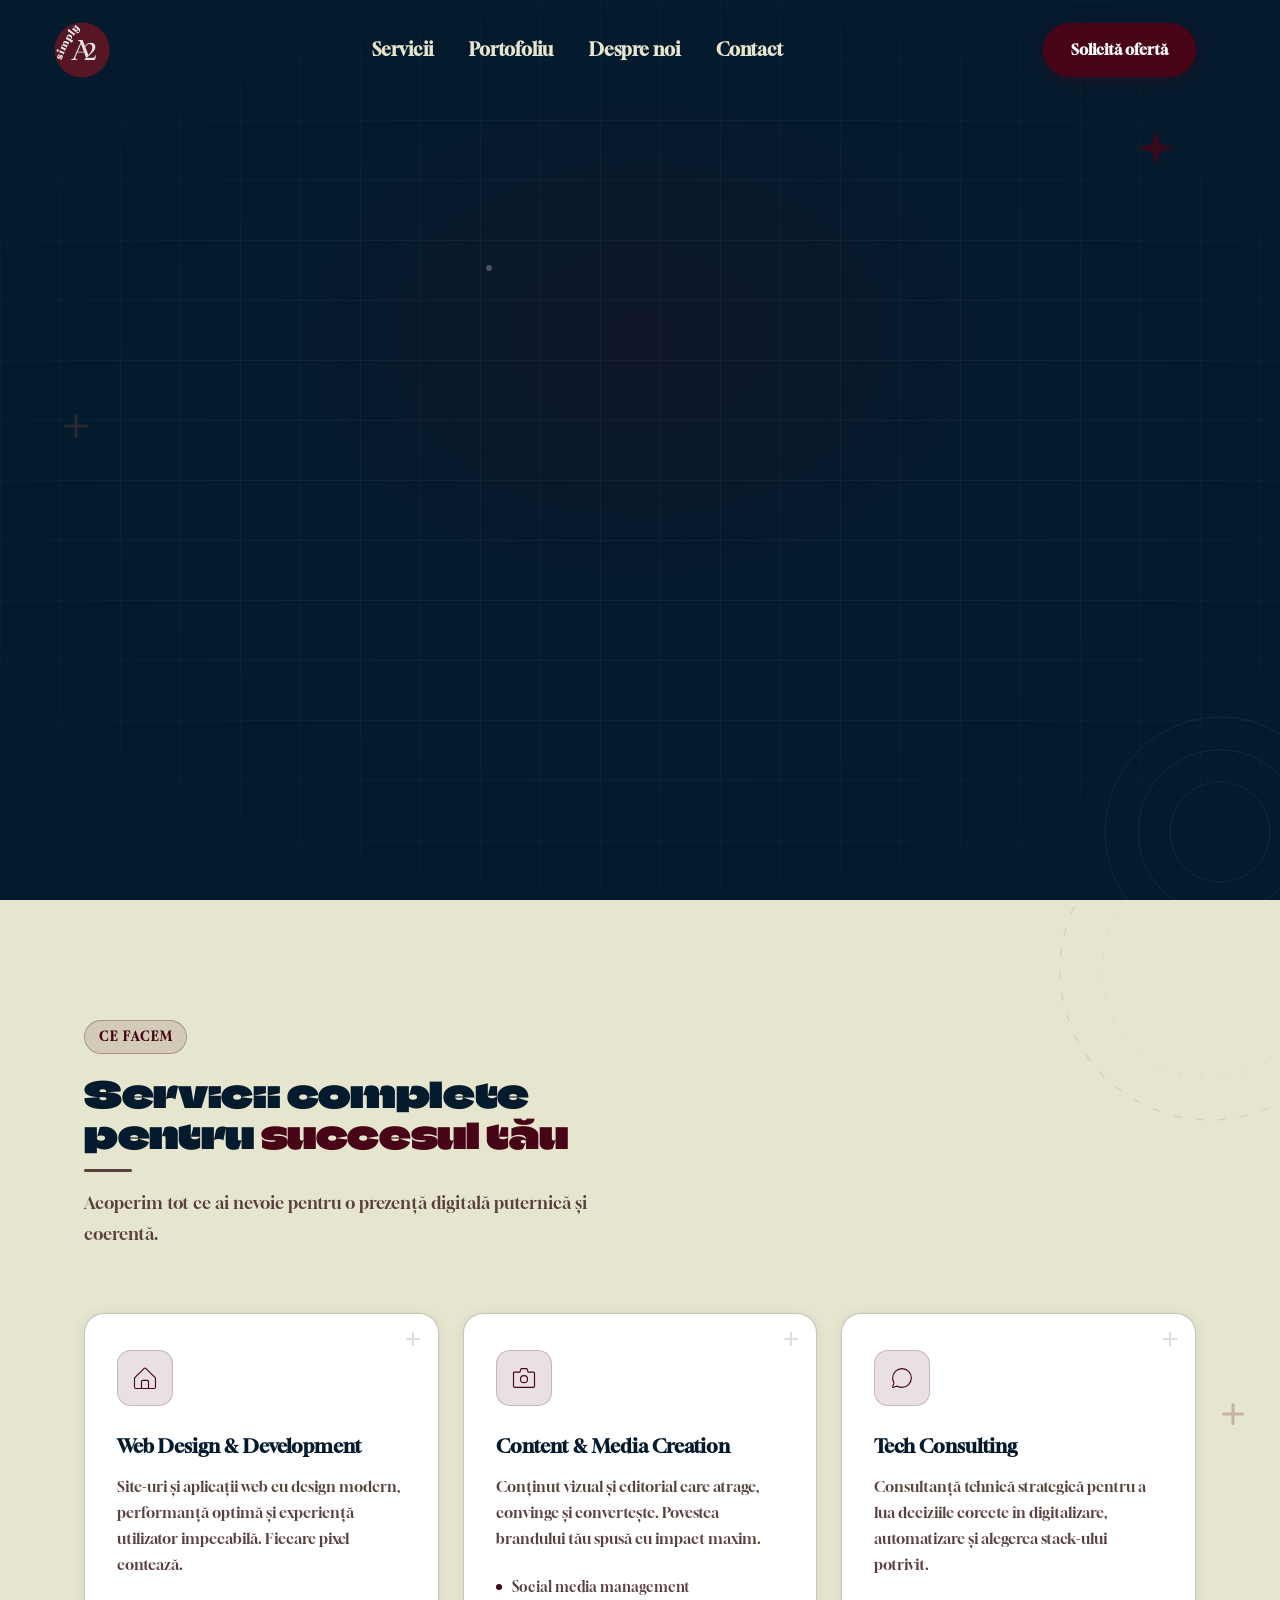
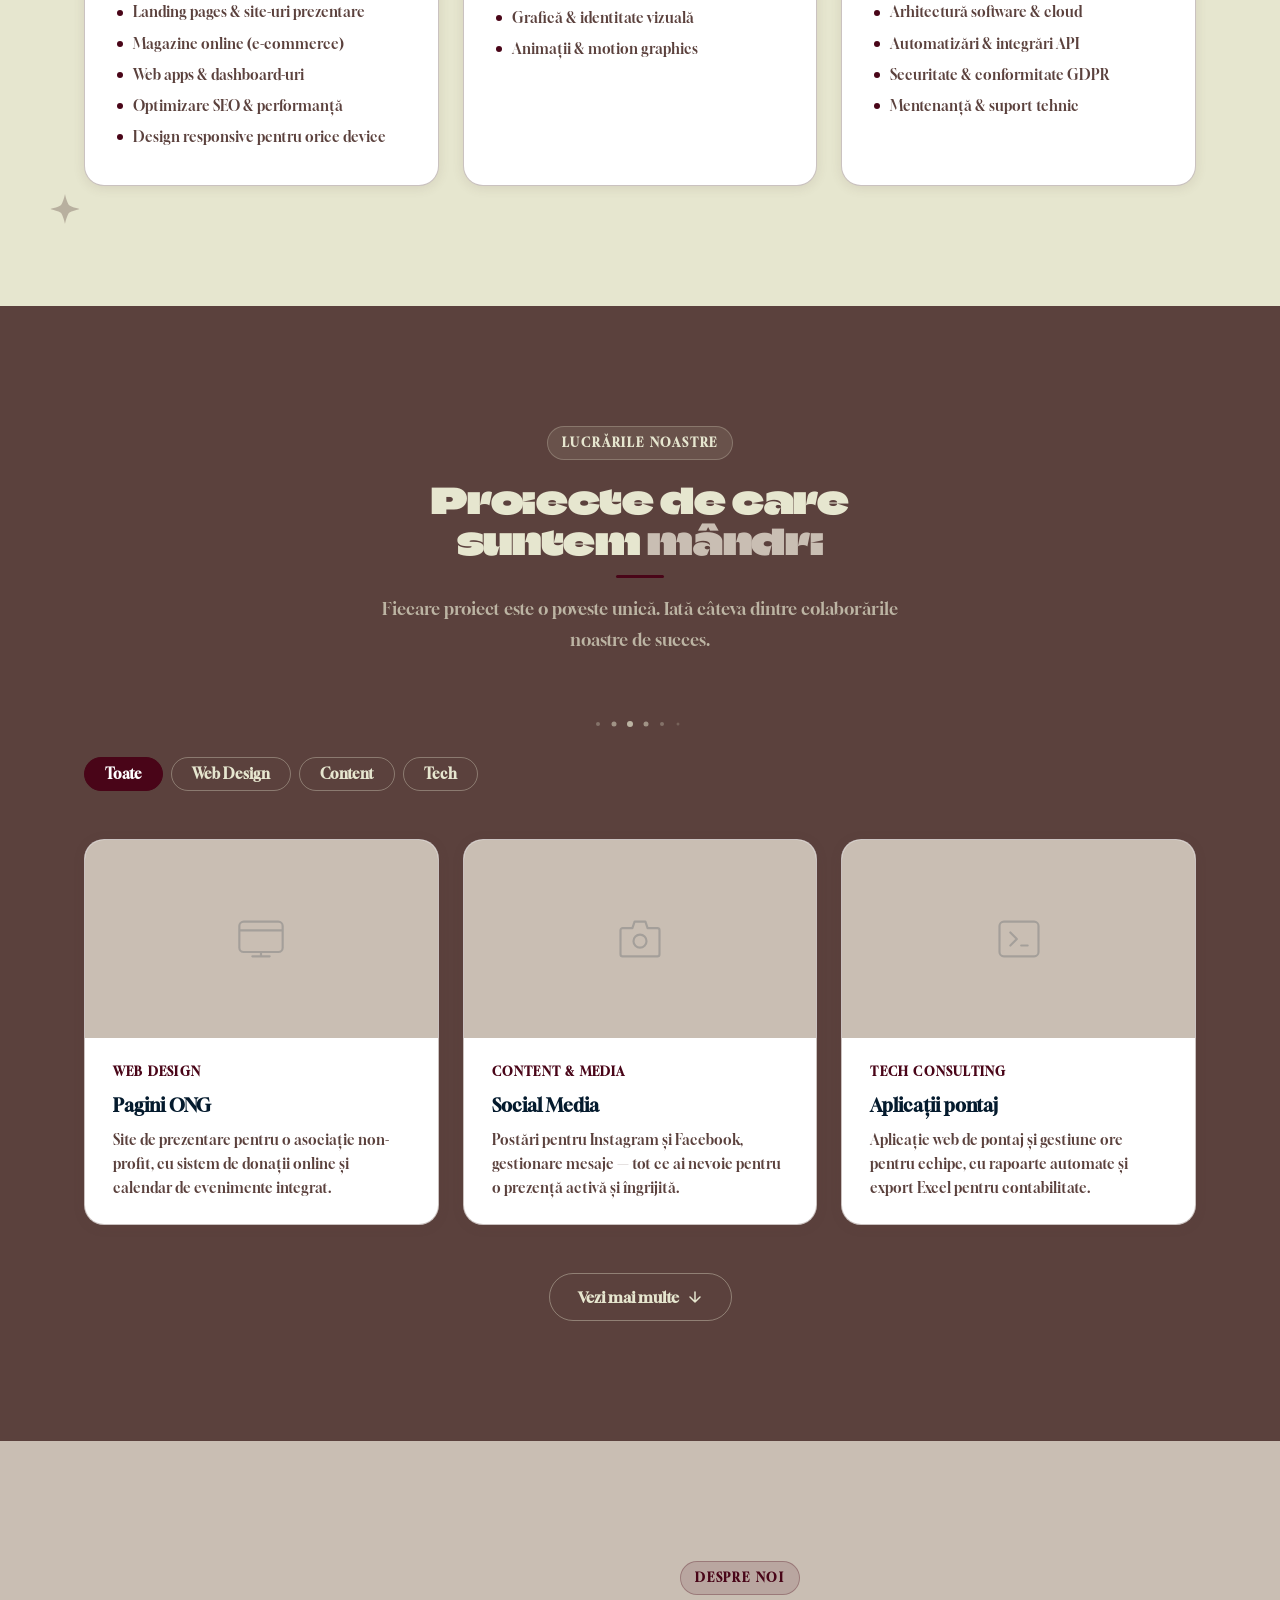
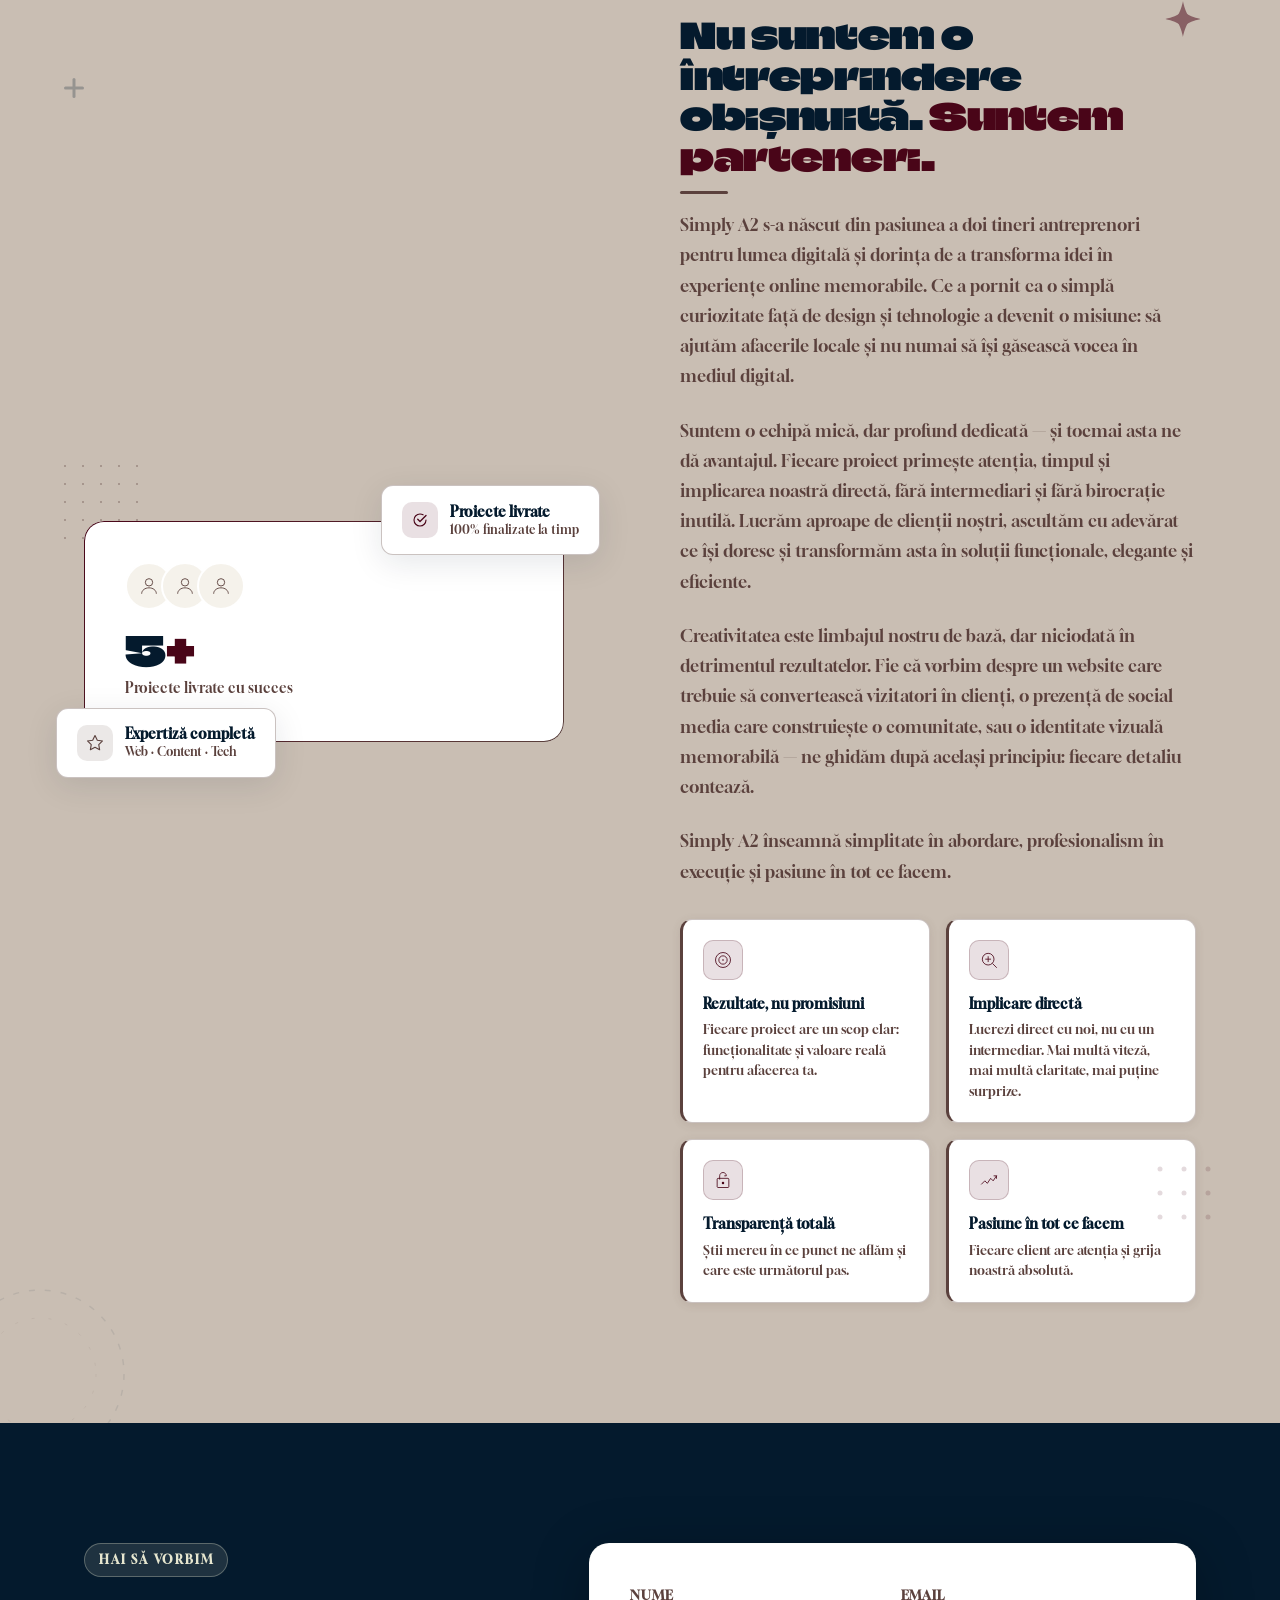
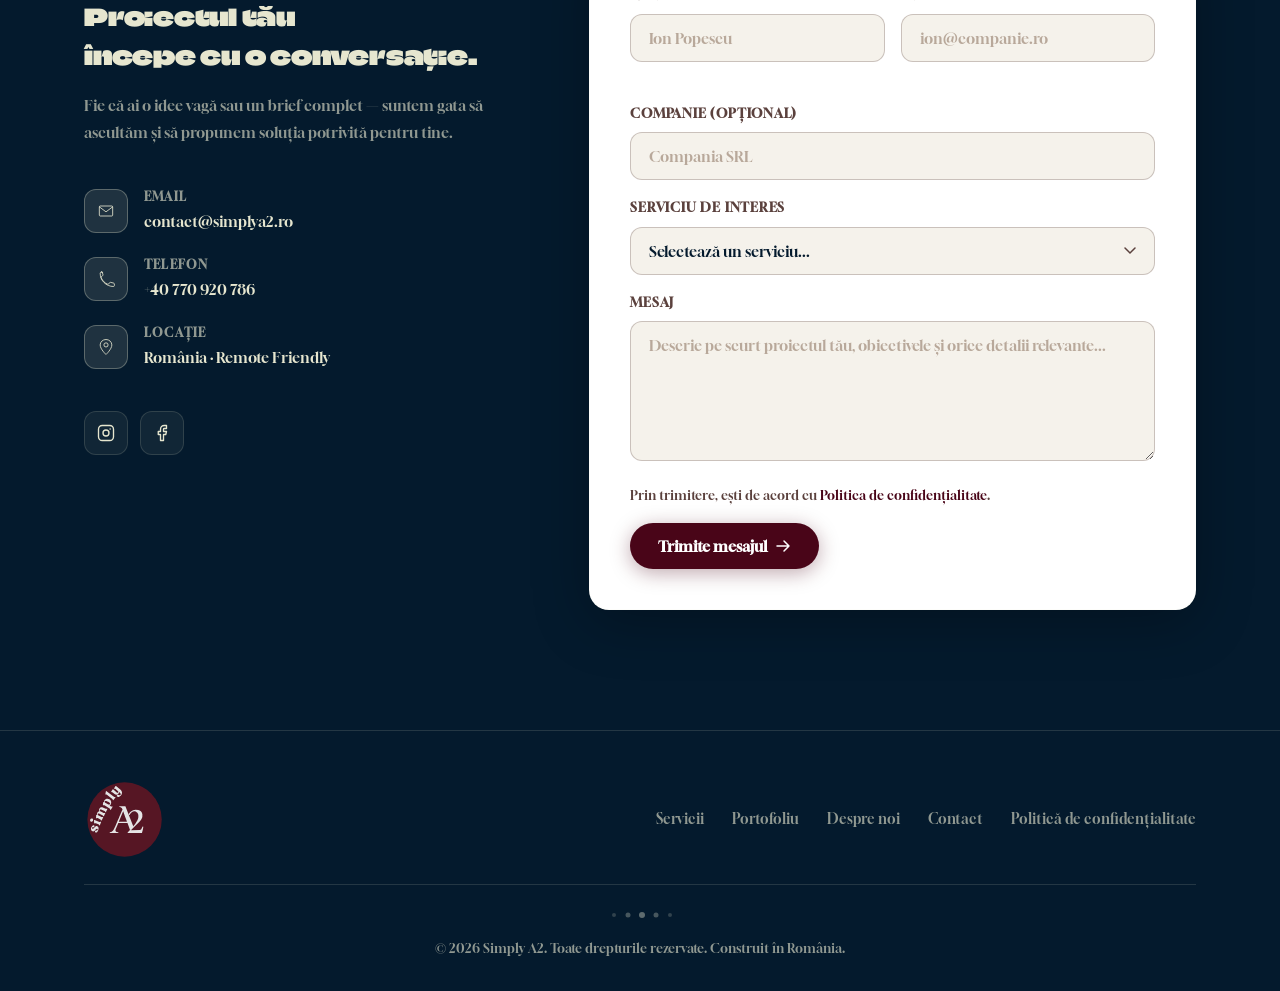
==== commit 1c5296a4: "Restore Climate Crisis heading font and Gloock body Co-Authored-By: Claude Sonnet 4.6 <noreply@anthr" ====
--- a/index.html
+++ b/index.html
@@ -65,7 +65,7 @@
   </script>
   <link rel="preconnect" href="https://fonts.googleapis.com" />
   <link rel="preconnect" href="https://fonts.gstatic.com" crossorigin />
-  <link href="https://fonts.googleapis.com/css2?family=Gloock&family=Inter:wght@300;400;500;600;700&display=swap" rel="stylesheet" />
+  <link href="https://fonts.googleapis.com/css2?family=Climate+Crisis&family=Gloock&family=Inter:wght@300;400;500;600&display=swap" rel="stylesheet" />
   <link rel="stylesheet" href="css/style.css" />
   <link rel="icon" type="image/svg+xml" href="assets/3.svg" />
 </head>
--- a/css/style.css
+++ b/css/style.css
@@ -33,7 +33,7 @@
 
   --clr-white:          #ffffff;
 
-  --font-heading: 'Gloock', Georgia, serif;
+  --font-heading: 'Climate Crisis', Georgia, serif;
   --font-body:    'Gloock', Georgia, serif;
 
   --radius:         12px;
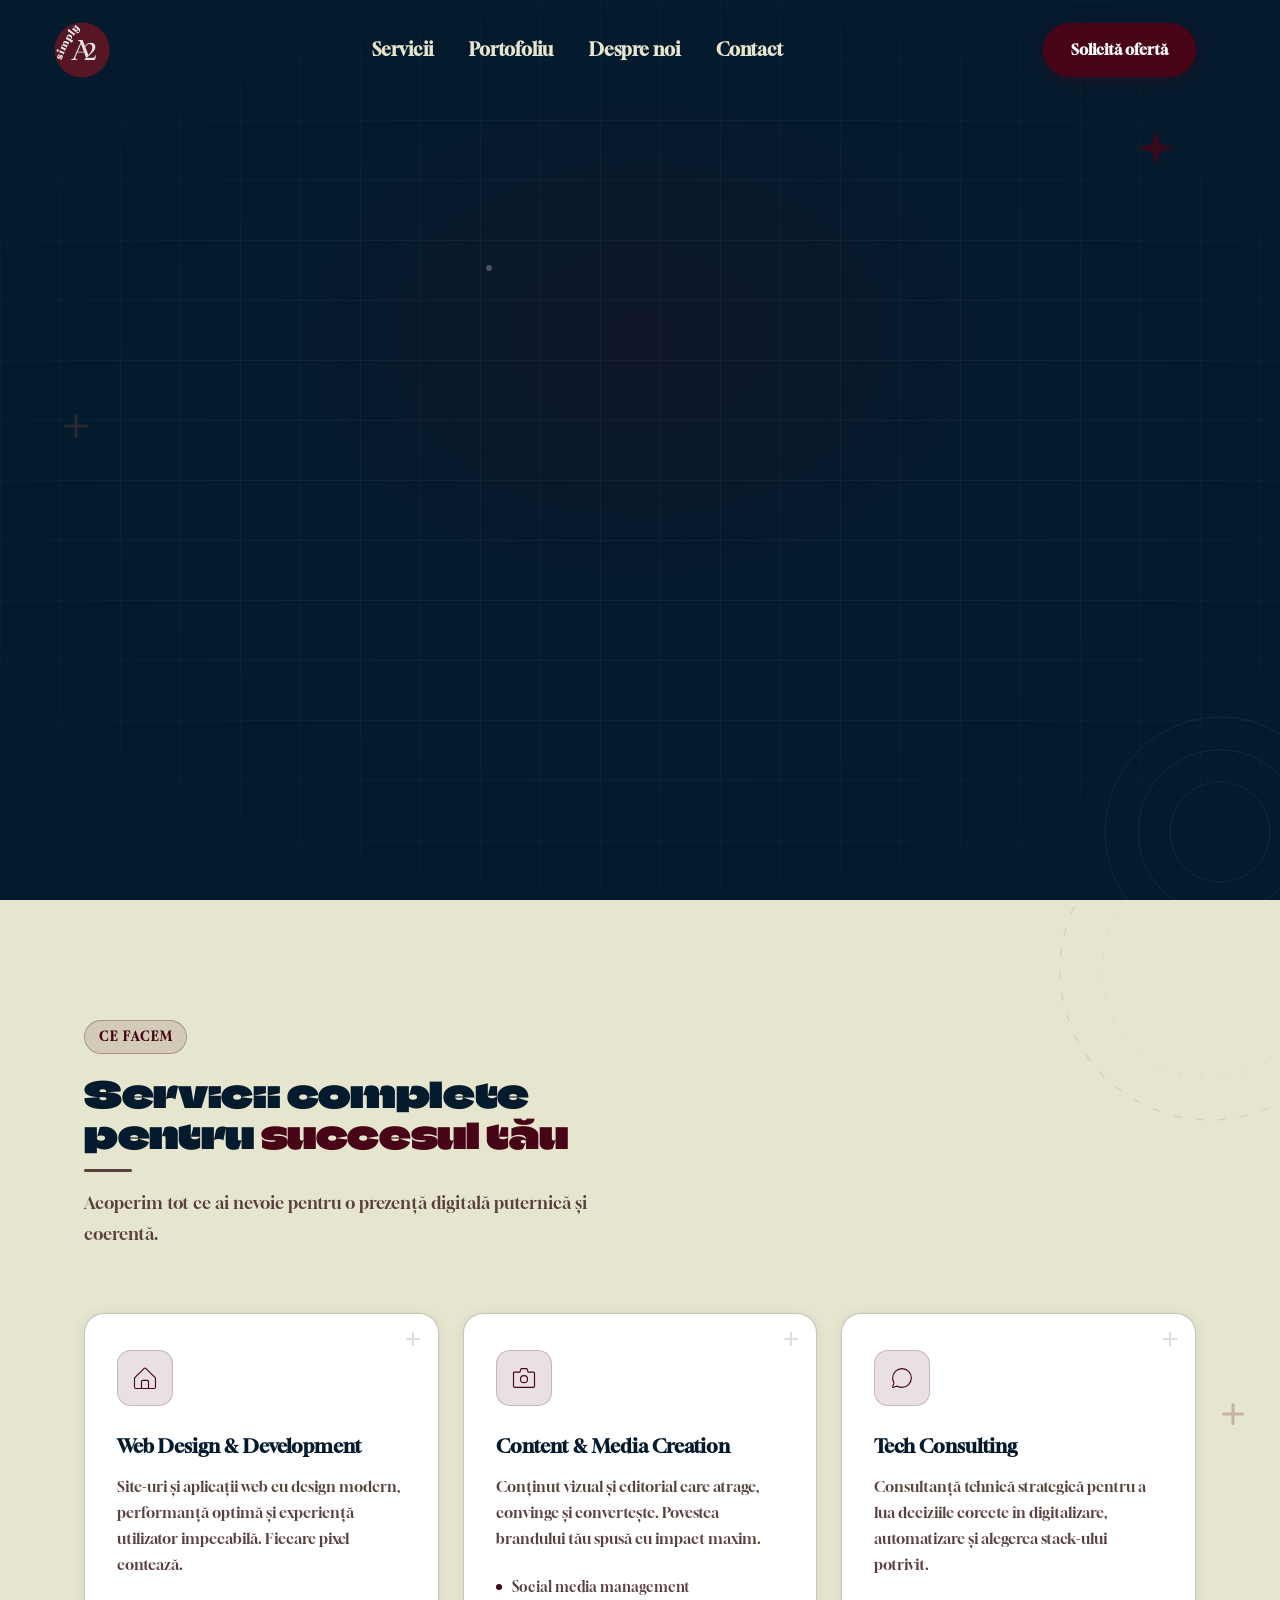
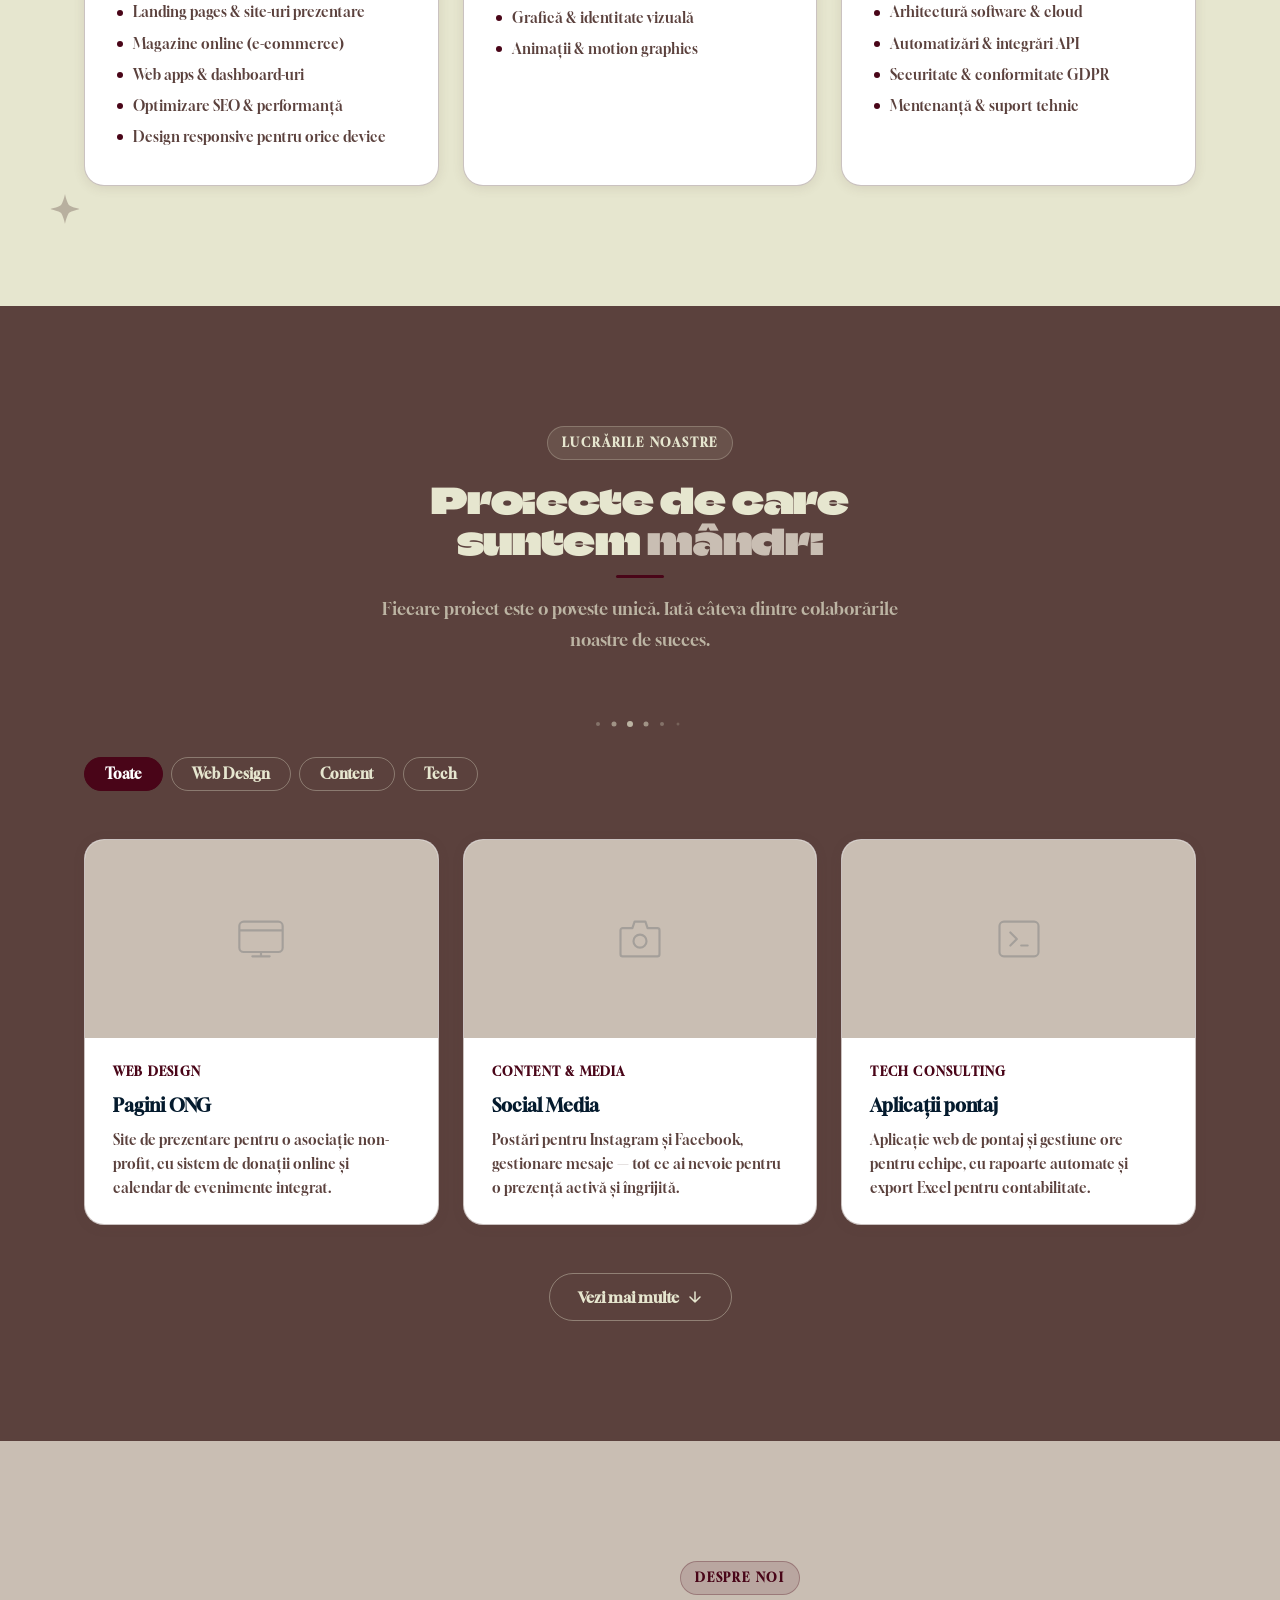
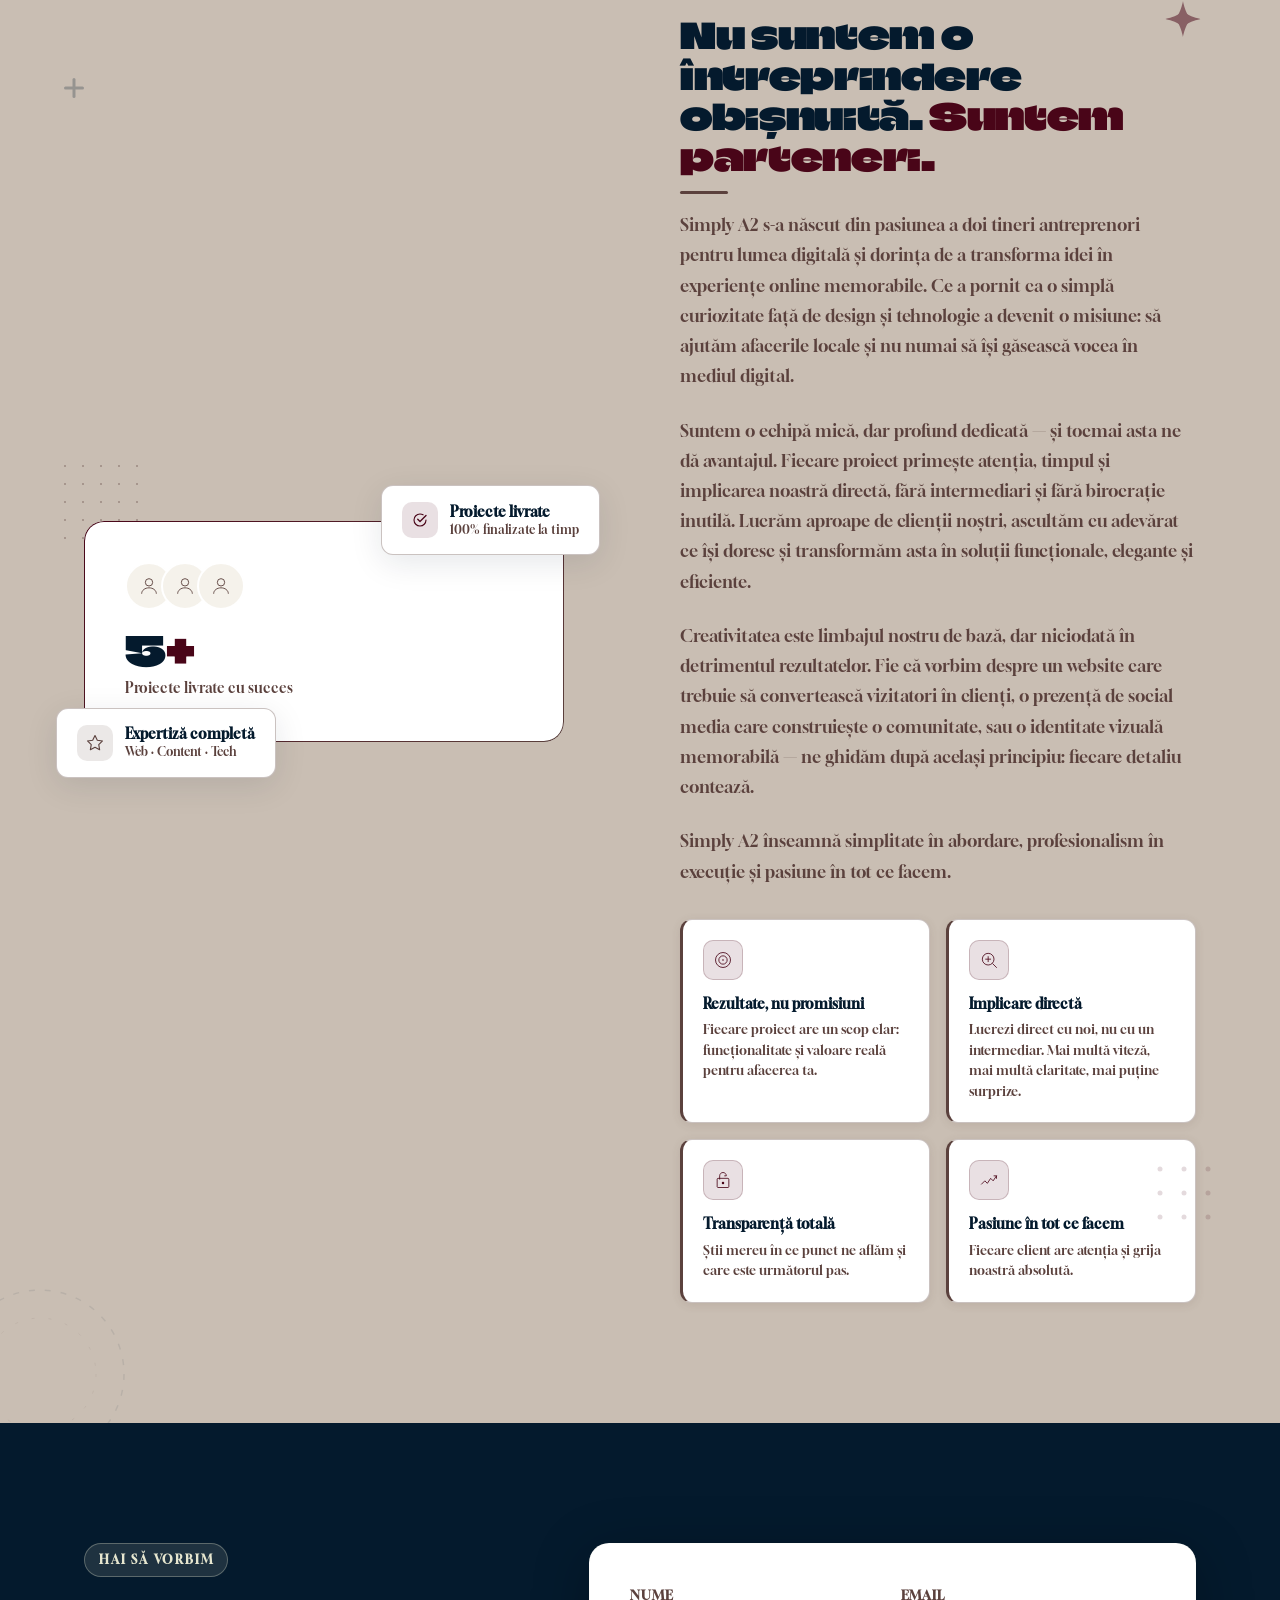
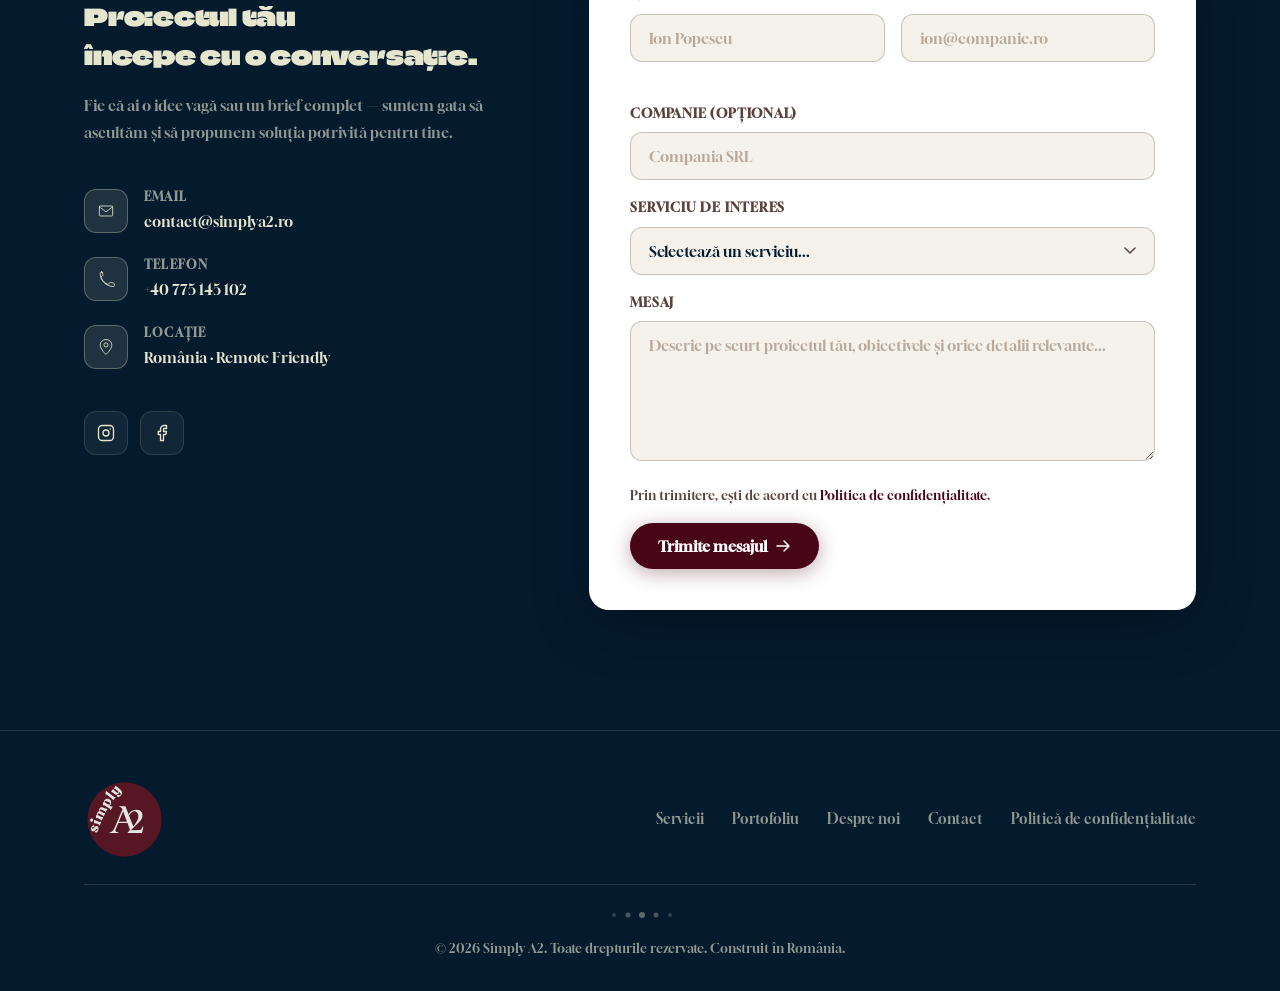
==== commit 5f10aa91: "changed phone number" ====
--- a/index.html
+++ b/index.html
@@ -13,6 +13,15 @@
   <meta name="geo.placename" content="România" />
 
   <link rel="canonical" href="https://simplya2.ro/" />
+
+  <!-- Google Analytics -->
+  <script async src="https://www.googletagmanager.com/gtag/js?id=G-BBLE35FNEH"></script>
+  <script>
+    window.dataLayer = window.dataLayer || [];
+    function gtag(){dataLayer.push(arguments);}
+    gtag('js', new Date());
+    gtag('config', 'G-BBLE35FNEH');
+  </script>
 
   <!-- Open Graph -->
   <meta property="og:type" content="website" />
@@ -42,7 +51,7 @@
     "logo": "https://simplya2.ro/assets/3.svg",
     "image": "https://simplya2.ro/assets/hero-background.png",
     "description": "Întreprindere de web design, content & media creation și tech consulting din România.",
-    "telephone": "+40770920786",
+    "telephone": "+40 775 145 102",
     "email": "contact@simplya2.ro",
     "address": {
       "@type": "PostalAddress",
@@ -687,7 +696,7 @@
               <div>
                 <div class="contact__detail-label">Telefon</div>
                 <div class="contact__detail-value">
-                  <a href="tel:+40770920786">+40 770 920 786</a>
+                  <a href="tel:+40775145102">+40 775 145 102</a>
                 </div>
               </div>
             </div>
